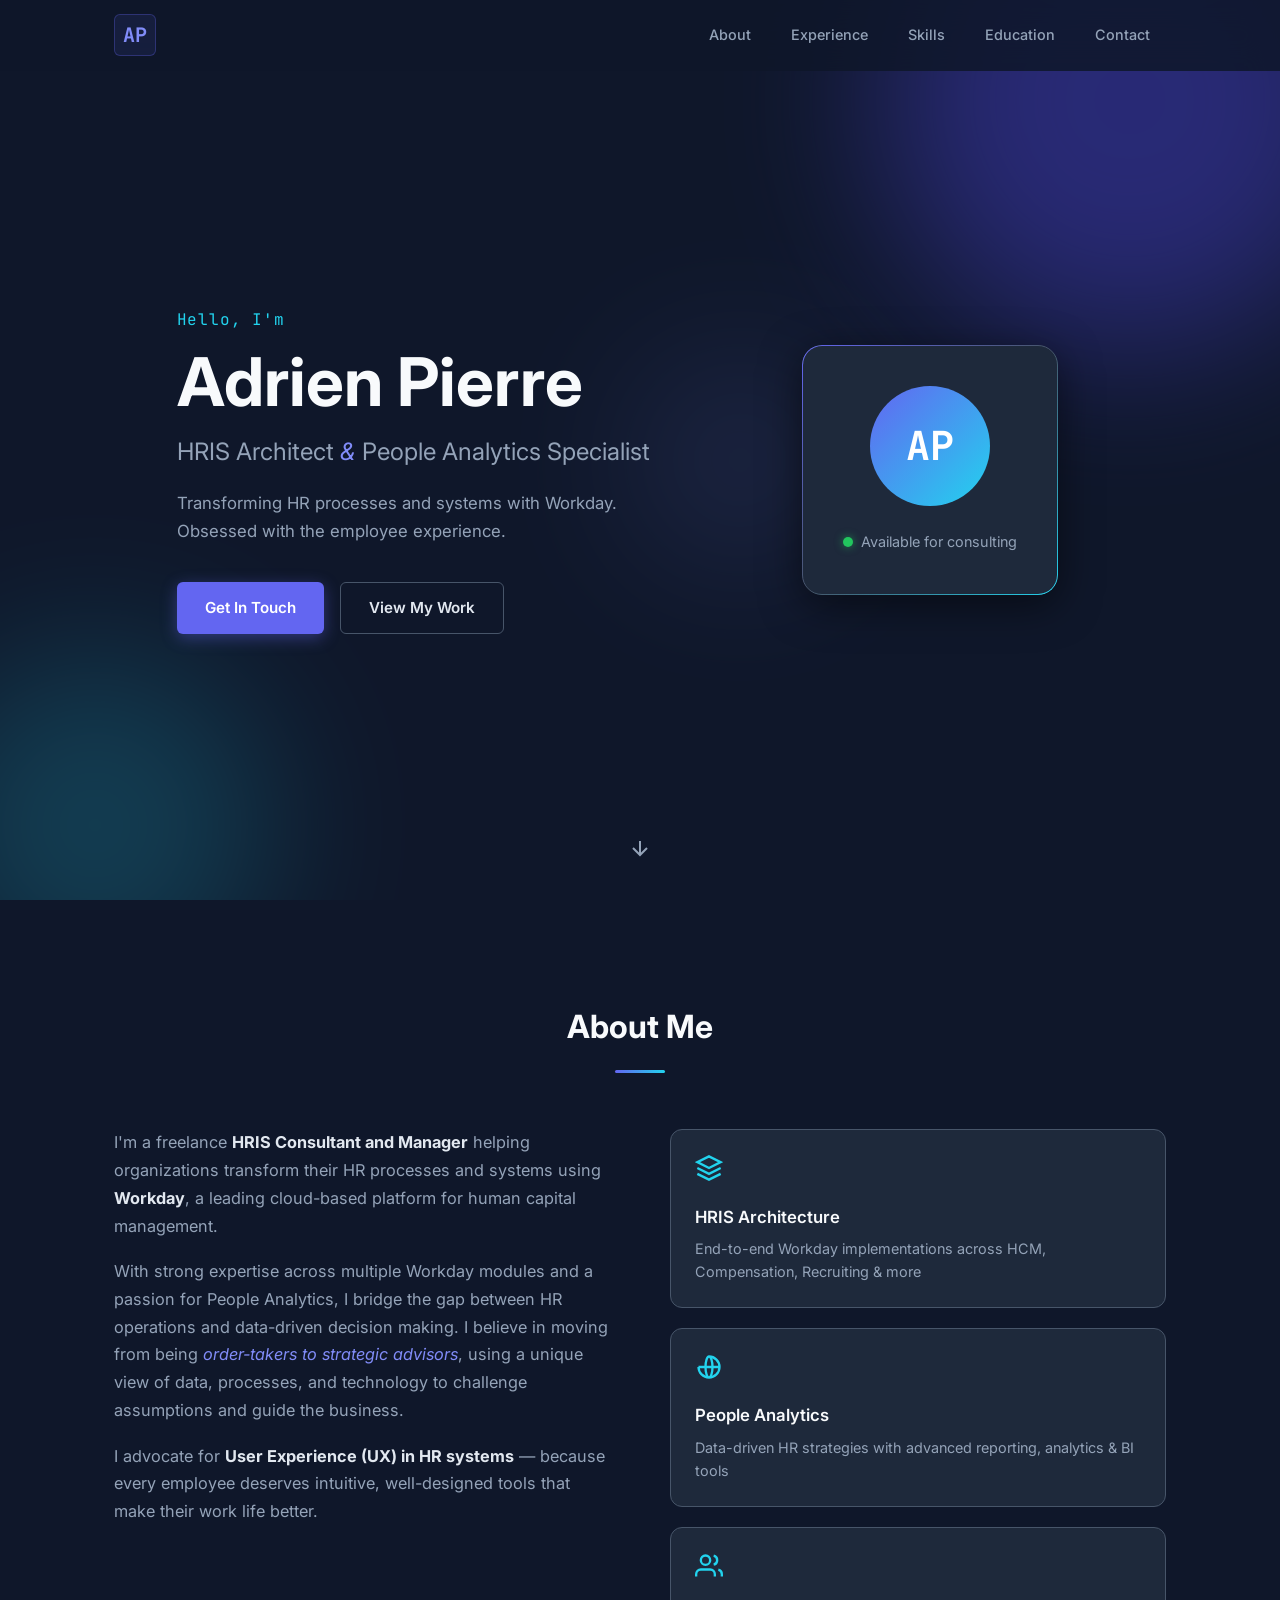
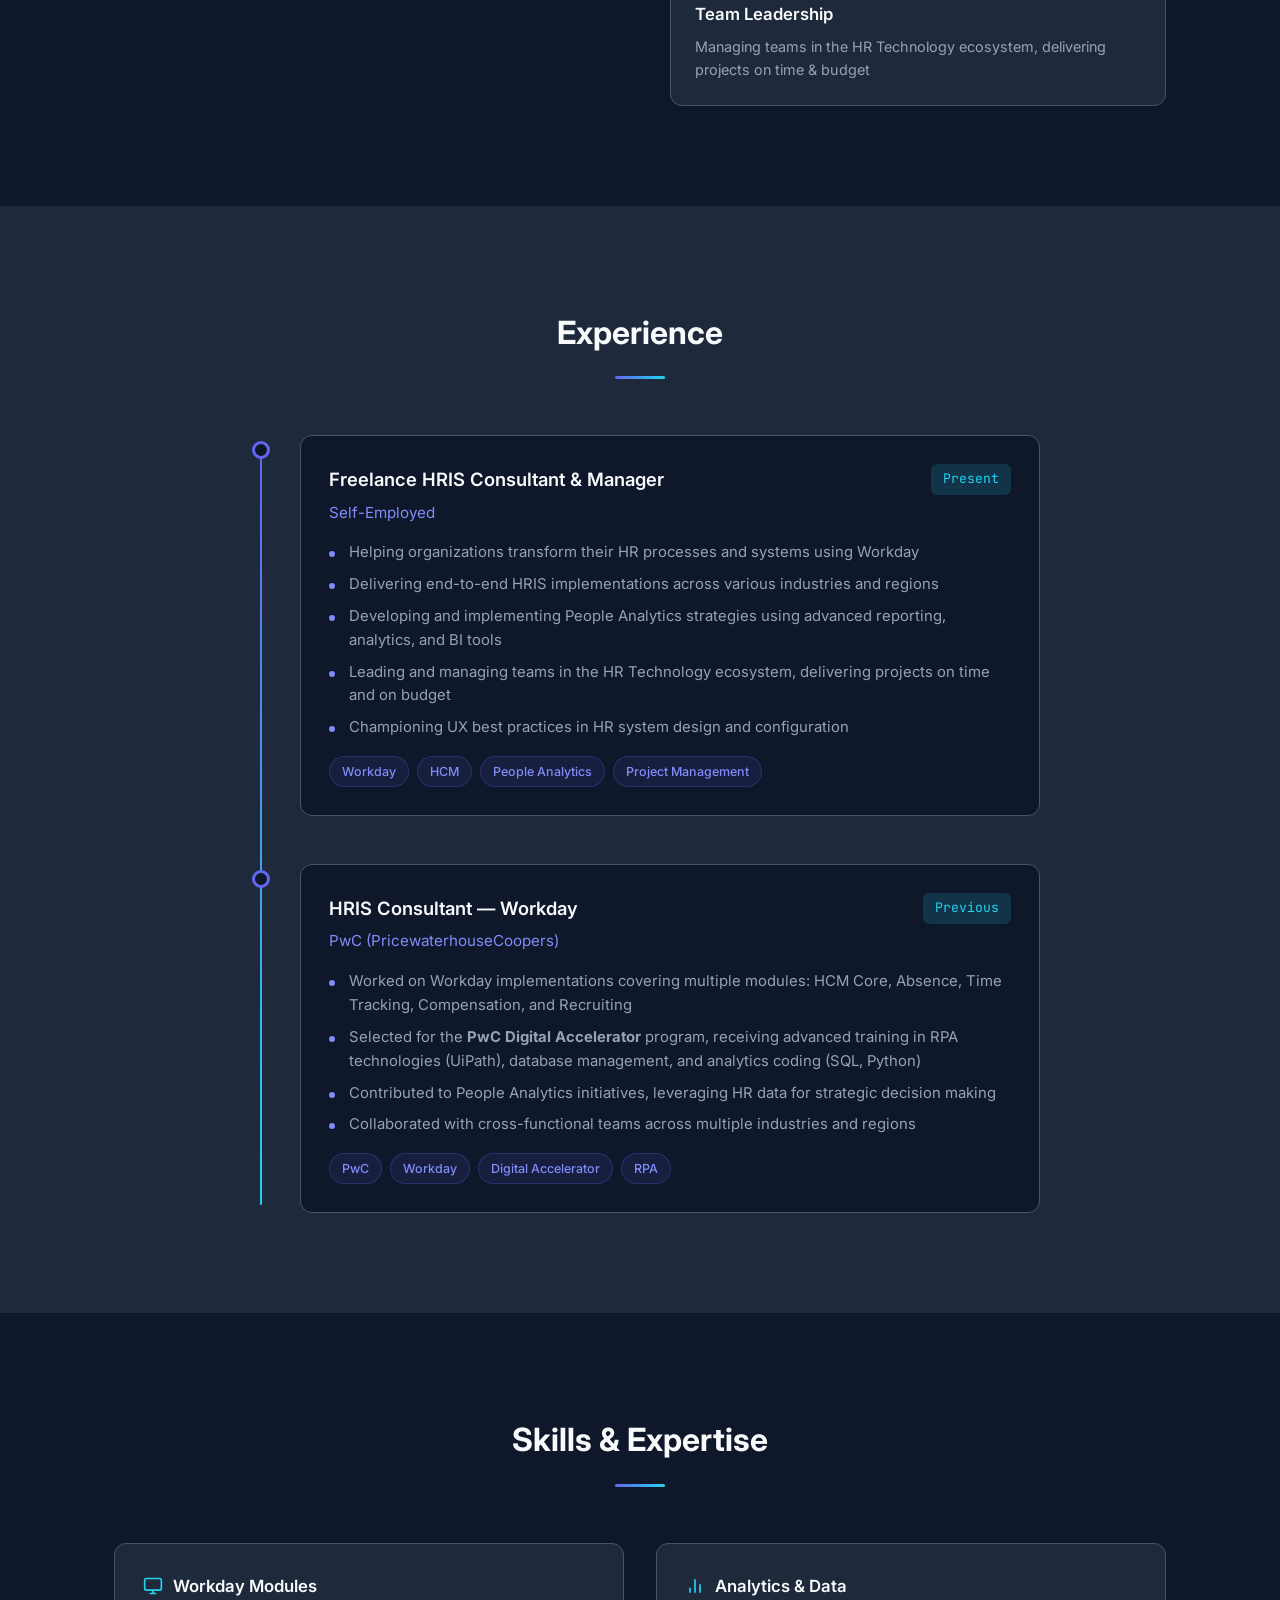
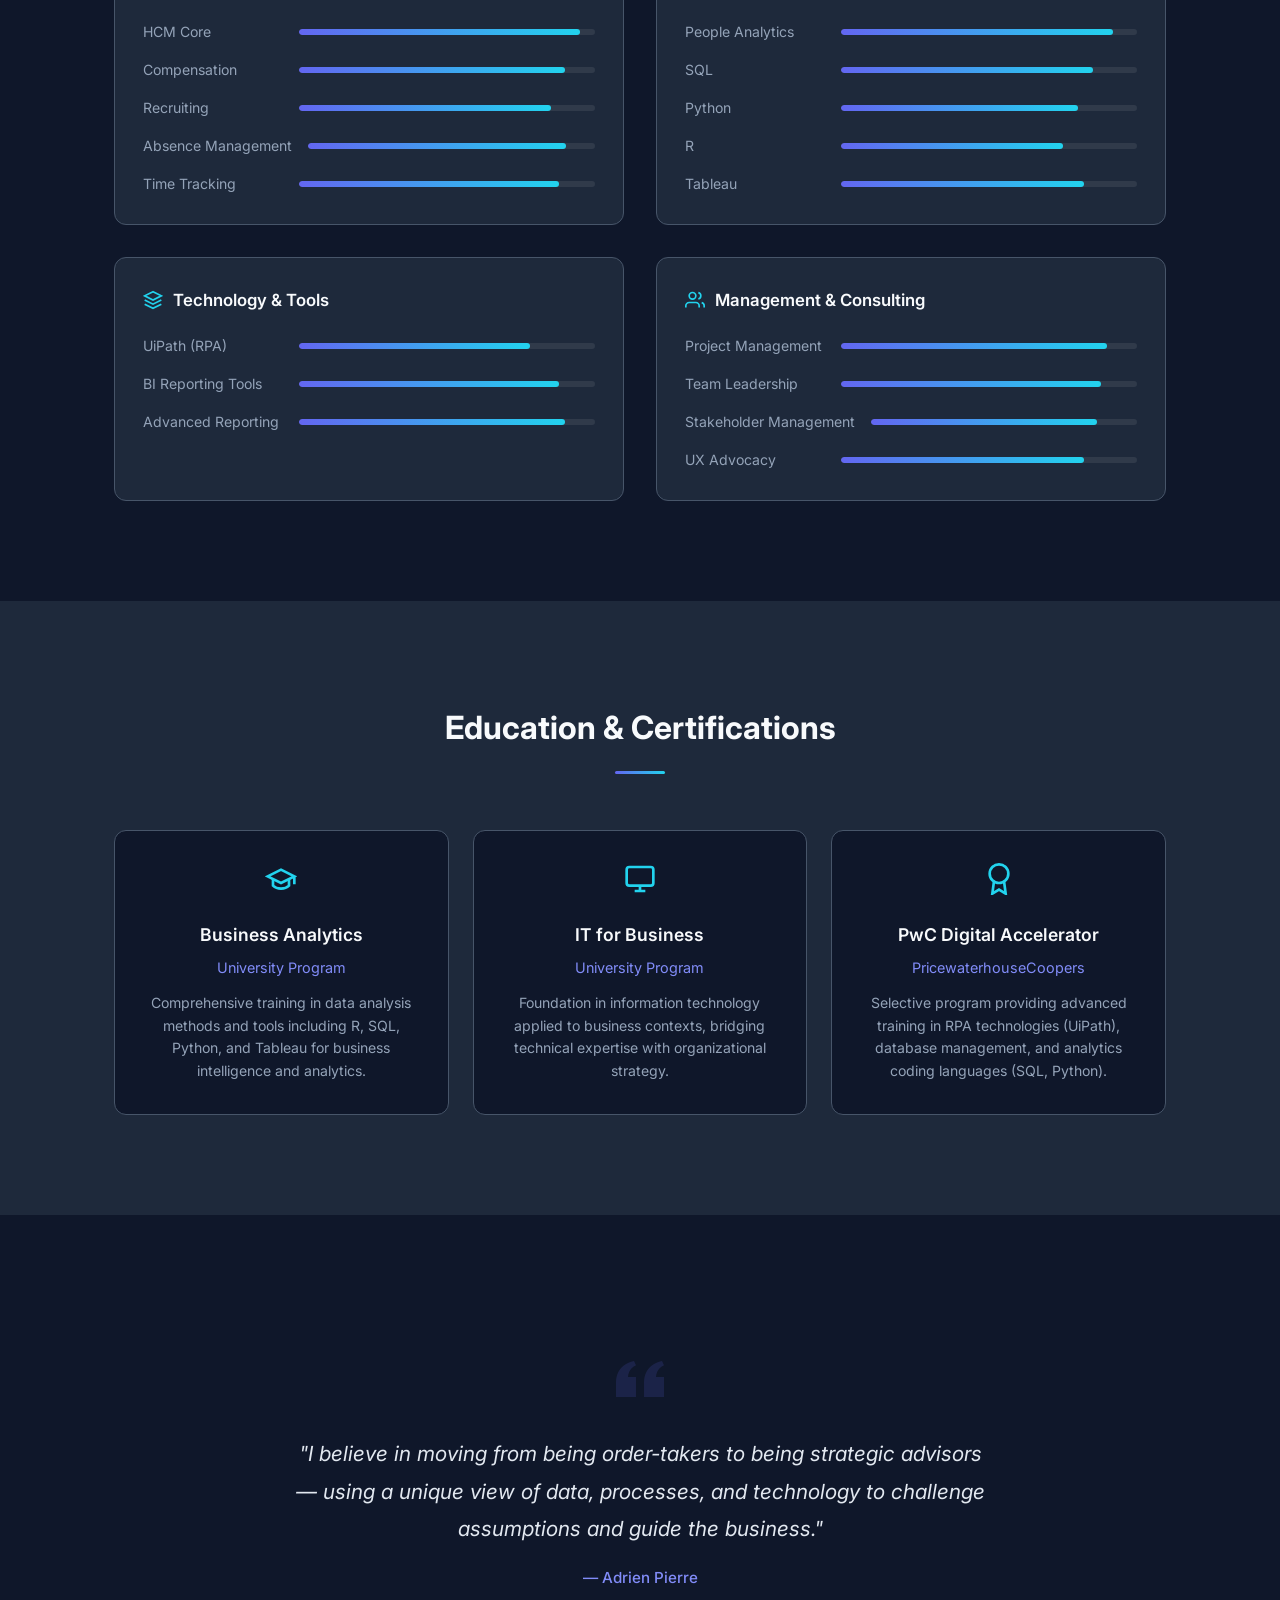
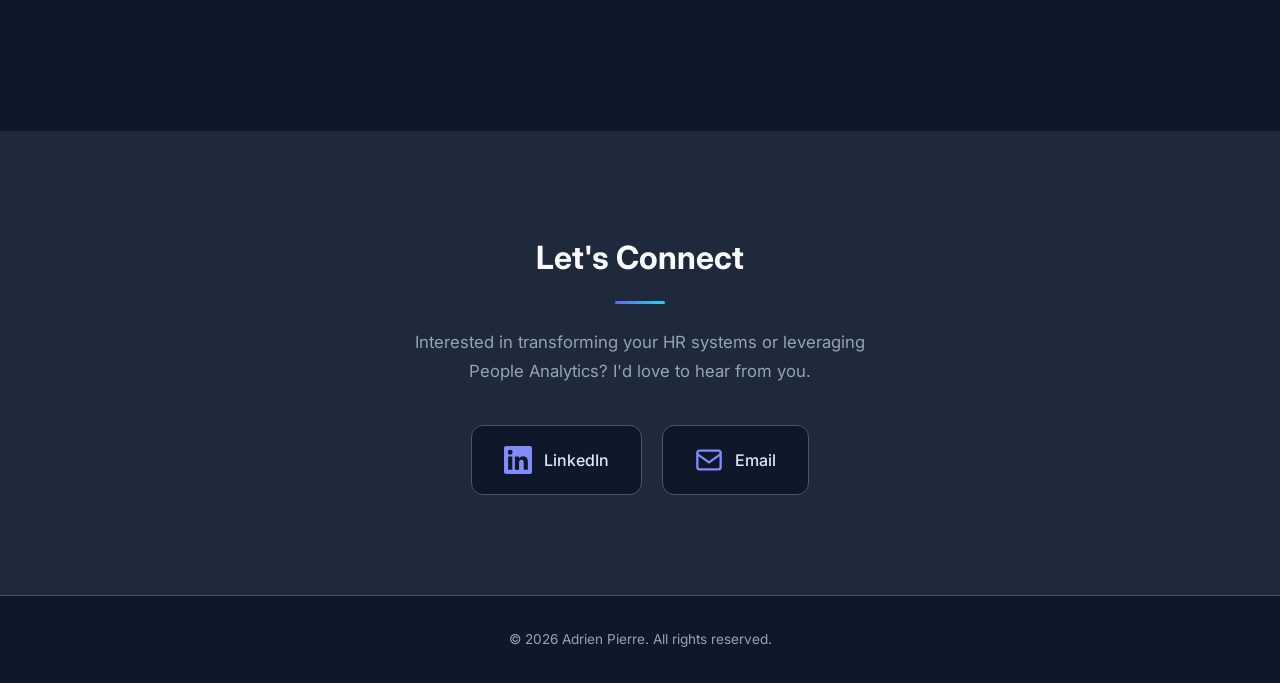
==== index.html @ 726884ac "Create online CV website for Adrien Pierre Single-page responsive website featuring: - Hero section " ====
<!DOCTYPE html>
<html lang="en">
<head>
    <meta charset="UTF-8">
    <meta name="viewport" content="width=device-width, initial-scale=1.0">
    <title>Adrien Pierre | HRIS Architect & People Analytics</title>
    <link rel="preconnect" href="https://fonts.googleapis.com">
    <link rel="preconnect" href="https://fonts.gstatic.com" crossorigin>
    <link href="https://fonts.googleapis.com/css2?family=Inter:wght@300;400;500;600;700&family=JetBrains+Mono:wght@400;500&display=swap" rel="stylesheet">
    <link rel="stylesheet" href="styles.css">
</head>
<body>

    <!-- Navigation -->
    <nav class="navbar" id="navbar">
        <div class="nav-container">
            <a href="#hero" class="nav-logo">AP</a>
            <ul class="nav-links">
                <li><a href="#about">About</a></li>
                <li><a href="#experience">Experience</a></li>
                <li><a href="#skills">Skills</a></li>
                <li><a href="#education">Education</a></li>
                <li><a href="#contact">Contact</a></li>
            </ul>
            <button class="nav-toggle" id="nav-toggle" aria-label="Toggle navigation">
                <span></span>
                <span></span>
                <span></span>
            </button>
        </div>
    </nav>

    <!-- Hero Section -->
    <section class="hero" id="hero">
        <div class="hero-bg-shapes">
            <div class="shape shape-1"></div>
            <div class="shape shape-2"></div>
            <div class="shape shape-3"></div>
        </div>
        <div class="container hero-content">
            <div class="hero-text">
                <p class="hero-greeting">Hello, I'm</p>
                <h1 class="hero-name">Adrien Pierre</h1>
                <h2 class="hero-title">HRIS Architect <span class="accent">&</span> People Analytics Specialist</h2>
                <p class="hero-subtitle">Transforming HR processes and systems with Workday. Obsessed with the employee experience.</p>
                <div class="hero-cta">
                    <a href="#contact" class="btn btn-primary">Get In Touch</a>
                    <a href="#experience" class="btn btn-outline">View My Work</a>
                </div>
            </div>
            <div class="hero-visual">
                <div class="hero-card">
                    <div class="hero-avatar">AP</div>
                    <div class="hero-card-info">
                        <span class="status-dot"></span>
                        <span>Available for consulting</span>
                    </div>
                </div>
            </div>
        </div>
        <a href="#about" class="scroll-indicator" aria-label="Scroll down">
            <svg width="24" height="24" viewBox="0 0 24 24" fill="none" stroke="currentColor" stroke-width="2">
                <path d="M12 5v14M5 12l7 7 7-7"/>
            </svg>
        </a>
    </section>

    <!-- About Section -->
    <section class="section" id="about">
        <div class="container">
            <h2 class="section-title">About Me</h2>
            <div class="about-grid">
                <div class="about-text">
                    <p>I'm a freelance <strong>HRIS Consultant and Manager</strong> helping organizations transform their HR processes and systems using <strong>Workday</strong>, a leading cloud-based platform for human capital management.</p>
                    <p>With strong expertise across multiple Workday modules and a passion for People Analytics, I bridge the gap between HR operations and data-driven decision making. I believe in moving from being <em>order-takers to strategic advisors</em>, using a unique view of data, processes, and technology to challenge assumptions and guide the business.</p>
                    <p>I advocate for <strong>User Experience (UX) in HR systems</strong> &mdash; because every employee deserves intuitive, well-designed tools that make their work life better.</p>
                </div>
                <div class="about-highlights">
                    <div class="highlight-card">
                        <div class="highlight-icon">
                            <svg width="28" height="28" viewBox="0 0 24 24" fill="none" stroke="currentColor" stroke-width="2"><path d="M12 2L2 7l10 5 10-5-10-5zM2 17l10 5 10-5M2 12l10 5 10-5"/></svg>
                        </div>
                        <h3>HRIS Architecture</h3>
                        <p>End-to-end Workday implementations across HCM, Compensation, Recruiting & more</p>
                    </div>
                    <div class="highlight-card">
                        <div class="highlight-icon">
                            <svg width="28" height="28" viewBox="0 0 24 24" fill="none" stroke="currentColor" stroke-width="2"><path d="M21 12a9 9 0 01-9 9m9-9a9 9 0 00-9-9m9 9H3m9 9a9 9 0 01-9-9m9 9c1.66 0 3-4.03 3-9s-1.34-9-3-9m0 18c-1.66 0-3-4.03-3-9s1.34-9 3-9"/></svg>
                        </div>
                        <h3>People Analytics</h3>
                        <p>Data-driven HR strategies with advanced reporting, analytics & BI tools</p>
                    </div>
                    <div class="highlight-card">
                        <div class="highlight-icon">
                            <svg width="28" height="28" viewBox="0 0 24 24" fill="none" stroke="currentColor" stroke-width="2"><path d="M17 21v-2a4 4 0 00-4-4H5a4 4 0 00-4 4v2"/><circle cx="9" cy="7" r="4"/><path d="M23 21v-2a4 4 0 00-3-3.87M16 3.13a4 4 0 010 7.75"/></svg>
                        </div>
                        <h3>Team Leadership</h3>
                        <p>Managing teams in the HR Technology ecosystem, delivering projects on time & budget</p>
                    </div>
                </div>
            </div>
        </div>
    </section>

    <!-- Experience Section -->
    <section class="section section-alt" id="experience">
        <div class="container">
            <h2 class="section-title">Experience</h2>
            <div class="timeline">
                <div class="timeline-item">
                    <div class="timeline-marker"></div>
                    <div class="timeline-content">
                        <div class="timeline-header">
                            <div>
                                <h3 class="timeline-role">Freelance HRIS Consultant & Manager</h3>
                                <p class="timeline-company">Self-Employed</p>
                            </div>
                            <span class="timeline-date">Present</span>
                        </div>
                        <ul class="timeline-details">
                            <li>Helping organizations transform their HR processes and systems using Workday</li>
                            <li>Delivering end-to-end HRIS implementations across various industries and regions</li>
                            <li>Developing and implementing People Analytics strategies using advanced reporting, analytics, and BI tools</li>
                            <li>Leading and managing teams in the HR Technology ecosystem, delivering projects on time and on budget</li>
                            <li>Championing UX best practices in HR system design and configuration</li>
                        </ul>
                        <div class="timeline-tags">
                            <span class="tag">Workday</span>
                            <span class="tag">HCM</span>
                            <span class="tag">People Analytics</span>
                            <span class="tag">Project Management</span>
                        </div>
                    </div>
                </div>

                <div class="timeline-item">
                    <div class="timeline-marker"></div>
                    <div class="timeline-content">
                        <div class="timeline-header">
                            <div>
                                <h3 class="timeline-role">HRIS Consultant &mdash; Workday</h3>
                                <p class="timeline-company">PwC (PricewaterhouseCoopers)</p>
                            </div>
                            <span class="timeline-date">Previous</span>
                        </div>
                        <ul class="timeline-details">
                            <li>Worked on Workday implementations covering multiple modules: HCM Core, Absence, Time Tracking, Compensation, and Recruiting</li>
                            <li>Selected for the <strong>PwC Digital Accelerator</strong> program, receiving advanced training in RPA technologies (UiPath), database management, and analytics coding (SQL, Python)</li>
                            <li>Contributed to People Analytics initiatives, leveraging HR data for strategic decision making</li>
                            <li>Collaborated with cross-functional teams across multiple industries and regions</li>
                        </ul>
                        <div class="timeline-tags">
                            <span class="tag">PwC</span>
                            <span class="tag">Workday</span>
                            <span class="tag">Digital Accelerator</span>
                            <span class="tag">RPA</span>
                        </div>
                    </div>
                </div>
            </div>
        </div>
    </section>

    <!-- Skills Section -->
    <section class="section" id="skills">
        <div class="container">
            <h2 class="section-title">Skills & Expertise</h2>
            <div class="skills-grid">
                <div class="skill-category">
                    <h3 class="skill-category-title">
                        <svg width="20" height="20" viewBox="0 0 24 24" fill="none" stroke="currentColor" stroke-width="2"><rect x="2" y="3" width="20" height="14" rx="2"/><path d="M8 21h8M12 17v4"/></svg>
                        Workday Modules
                    </h3>
                    <div class="skill-list">
                        <div class="skill-item"><span class="skill-name">HCM Core</span><div class="skill-bar"><div class="skill-fill" style="width: 95%"></div></div></div>
                        <div class="skill-item"><span class="skill-name">Compensation</span><div class="skill-bar"><div class="skill-fill" style="width: 90%"></div></div></div>
                        <div class="skill-item"><span class="skill-name">Recruiting</span><div class="skill-bar"><div class="skill-fill" style="width: 85%"></div></div></div>
                        <div class="skill-item"><span class="skill-name">Absence Management</span><div class="skill-bar"><div class="skill-fill" style="width: 90%"></div></div></div>
                        <div class="skill-item"><span class="skill-name">Time Tracking</span><div class="skill-bar"><div class="skill-fill" style="width: 88%"></div></div></div>
                    </div>
                </div>

                <div class="skill-category">
                    <h3 class="skill-category-title">
                        <svg width="20" height="20" viewBox="0 0 24 24" fill="none" stroke="currentColor" stroke-width="2"><path d="M18 20V10M12 20V4M6 20v-6"/></svg>
                        Analytics & Data
                    </h3>
                    <div class="skill-list">
                        <div class="skill-item"><span class="skill-name">People Analytics</span><div class="skill-bar"><div class="skill-fill" style="width: 92%"></div></div></div>
                        <div class="skill-item"><span class="skill-name">SQL</span><div class="skill-bar"><div class="skill-fill" style="width: 85%"></div></div></div>
                        <div class="skill-item"><span class="skill-name">Python</span><div class="skill-bar"><div class="skill-fill" style="width: 80%"></div></div></div>
                        <div class="skill-item"><span class="skill-name">R</span><div class="skill-bar"><div class="skill-fill" style="width: 75%"></div></div></div>
                        <div class="skill-item"><span class="skill-name">Tableau</span><div class="skill-bar"><div class="skill-fill" style="width: 82%"></div></div></div>
                    </div>
                </div>

                <div class="skill-category">
                    <h3 class="skill-category-title">
                        <svg width="20" height="20" viewBox="0 0 24 24" fill="none" stroke="currentColor" stroke-width="2"><path d="M12 2L2 7l10 5 10-5-10-5zM2 17l10 5 10-5M2 12l10 5 10-5"/></svg>
                        Technology & Tools
                    </h3>
                    <div class="skill-list">
                        <div class="skill-item"><span class="skill-name">UiPath (RPA)</span><div class="skill-bar"><div class="skill-fill" style="width: 78%"></div></div></div>
                        <div class="skill-item"><span class="skill-name">BI Reporting Tools</span><div class="skill-bar"><div class="skill-fill" style="width: 88%"></div></div></div>
                        <div class="skill-item"><span class="skill-name">Advanced Reporting</span><div class="skill-bar"><div class="skill-fill" style="width: 90%"></div></div></div>
                    </div>
                </div>

                <div class="skill-category">
                    <h3 class="skill-category-title">
                        <svg width="20" height="20" viewBox="0 0 24 24" fill="none" stroke="currentColor" stroke-width="2"><path d="M17 21v-2a4 4 0 00-4-4H5a4 4 0 00-4 4v2"/><circle cx="9" cy="7" r="4"/><path d="M23 21v-2a4 4 0 00-3-3.87M16 3.13a4 4 0 010 7.75"/></svg>
                        Management & Consulting
                    </h3>
                    <div class="skill-list">
                        <div class="skill-item"><span class="skill-name">Project Management</span><div class="skill-bar"><div class="skill-fill" style="width: 90%"></div></div></div>
                        <div class="skill-item"><span class="skill-name">Team Leadership</span><div class="skill-bar"><div class="skill-fill" style="width: 88%"></div></div></div>
                        <div class="skill-item"><span class="skill-name">Stakeholder Management</span><div class="skill-bar"><div class="skill-fill" style="width: 85%"></div></div></div>
                        <div class="skill-item"><span class="skill-name">UX Advocacy</span><div class="skill-bar"><div class="skill-fill" style="width: 82%"></div></div></div>
                    </div>
                </div>
            </div>
        </div>
    </section>

    <!-- Education Section -->
    <section class="section section-alt" id="education">
        <div class="container">
            <h2 class="section-title">Education & Certifications</h2>
            <div class="education-grid">
                <div class="education-card">
                    <div class="education-icon">
                        <svg width="32" height="32" viewBox="0 0 24 24" fill="none" stroke="currentColor" stroke-width="2"><path d="M22 10v6M2 10l10-5 10 5-10 5z"/><path d="M6 12v5c3 3 9 3 12 0v-5"/></svg>
                    </div>
                    <h3>Business Analytics</h3>
                    <p class="education-school">University Program</p>
                    <p class="education-detail">Comprehensive training in data analysis methods and tools including R, SQL, Python, and Tableau for business intelligence and analytics.</p>
                </div>
                <div class="education-card">
                    <div class="education-icon">
                        <svg width="32" height="32" viewBox="0 0 24 24" fill="none" stroke="currentColor" stroke-width="2"><rect x="2" y="3" width="20" height="14" rx="2"/><path d="M8 21h8M12 17v4"/></svg>
                    </div>
                    <h3>IT for Business</h3>
                    <p class="education-school">University Program</p>
                    <p class="education-detail">Foundation in information technology applied to business contexts, bridging technical expertise with organizational strategy.</p>
                </div>
                <div class="education-card">
                    <div class="education-icon">
                        <svg width="32" height="32" viewBox="0 0 24 24" fill="none" stroke="currentColor" stroke-width="2"><circle cx="12" cy="8" r="7"/><polyline points="8.21 13.89 7 23 12 20 17 23 15.79 13.88"/></svg>
                    </div>
                    <h3>PwC Digital Accelerator</h3>
                    <p class="education-school">PricewaterhouseCoopers</p>
                    <p class="education-detail">Selective program providing advanced training in RPA technologies (UiPath), database management, and analytics coding languages (SQL, Python).</p>
                </div>
            </div>
        </div>
    </section>

    <!-- Philosophy Section -->
    <section class="section" id="philosophy">
        <div class="container">
            <div class="quote-block">
                <svg class="quote-icon" width="48" height="48" viewBox="0 0 24 24" fill="currentColor" opacity="0.15"><path d="M14.017 21v-7.391c0-5.704 3.731-9.57 8.983-10.609l.995 2.151c-2.432.917-3.995 3.638-3.995 5.849h4v10h-9.983zm-14.017 0v-7.391c0-5.704 3.748-9.57 9-10.609l.996 2.151c-2.433.917-3.996 3.638-3.996 5.849h3.983v10h-9.983z"/></svg>
                <blockquote>
                    "I believe in moving from being order-takers to being strategic advisors &mdash; using a unique view of data, processes, and technology to challenge assumptions and guide the business."
                </blockquote>
                <cite>&mdash; Adrien Pierre</cite>
            </div>
        </div>
    </section>

    <!-- Contact Section -->
    <section class="section section-alt" id="contact">
        <div class="container">
            <h2 class="section-title">Let's Connect</h2>
            <p class="contact-intro">Interested in transforming your HR systems or leveraging People Analytics? I'd love to hear from you.</p>
            <div class="contact-grid">
                <a href="https://www.linkedin.com/in/adripier/" target="_blank" rel="noopener noreferrer" class="contact-card">
                    <svg width="28" height="28" viewBox="0 0 24 24" fill="currentColor"><path d="M20.447 20.452h-3.554v-5.569c0-1.328-.027-3.037-1.852-3.037-1.853 0-2.136 1.445-2.136 2.939v5.667H9.351V9h3.414v1.561h.046c.477-.9 1.637-1.85 3.37-1.85 3.601 0 4.267 2.37 4.267 5.455v6.286zM5.337 7.433a2.062 2.062 0 01-2.063-2.065 2.064 2.064 0 112.063 2.065zm1.782 13.019H3.555V9h3.564v11.452zM22.225 0H1.771C.792 0 0 .774 0 1.729v20.542C0 23.227.792 24 1.771 24h20.451C23.2 24 24 23.227 24 22.271V1.729C24 .774 23.2 0 22.222 0h.003z"/></svg>
                    <span>LinkedIn</span>
                </a>
                <a href="mailto:your.email@example.com" class="contact-card">
                    <svg width="28" height="28" viewBox="0 0 24 24" fill="none" stroke="currentColor" stroke-width="2"><rect x="2" y="4" width="20" height="16" rx="2"/><path d="M22 7l-10 7L2 7"/></svg>
                    <span>Email</span>
                </a>
            </div>
        </div>
    </section>

    <!-- Footer -->
    <footer class="footer">
        <div class="container">
            <p>&copy; 2026 Adrien Pierre. All rights reserved.</p>
        </div>
    </footer>

    <script src="script.js"></script>
</body>
</html>
---- styles.css ----
/* ========================================
   CSS Variables & Reset
   ======================================== */
:root {
    --color-bg: #0f172a;
    --color-bg-alt: #1e293b;
    --color-surface: #334155;
    --color-border: #475569;
    --color-text: #e2e8f0;
    --color-text-muted: #94a3b8;
    --color-text-heading: #f8fafc;
    --color-primary: #6366f1;
    --color-primary-light: #818cf8;
    --color-primary-dark: #4f46e5;
    --color-accent: #22d3ee;
    --color-accent-glow: rgba(34, 211, 238, 0.15);
    --font-sans: 'Inter', -apple-system, BlinkMacSystemFont, 'Segoe UI', sans-serif;
    --font-mono: 'JetBrains Mono', 'Fira Code', monospace;
    --radius-sm: 6px;
    --radius-md: 12px;
    --radius-lg: 20px;
    --shadow-sm: 0 1px 3px rgba(0,0,0,0.3);
    --shadow-md: 0 4px 20px rgba(0,0,0,0.4);
    --shadow-lg: 0 10px 40px rgba(0,0,0,0.5);
    --transition: 0.3s cubic-bezier(0.4, 0, 0.2, 1);
}

*, *::before, *::after {
    margin: 0;
    padding: 0;
    box-sizing: border-box;
}

html {
    scroll-behavior: smooth;
    scroll-padding-top: 80px;
}

body {
    font-family: var(--font-sans);
    background: var(--color-bg);
    color: var(--color-text);
    line-height: 1.7;
    -webkit-font-smoothing: antialiased;
    -moz-osx-font-smoothing: grayscale;
}

::selection {
    background: var(--color-primary);
    color: white;
}

img { max-width: 100%; display: block; }
a { text-decoration: none; color: inherit; }
ul { list-style: none; }

.container {
    max-width: 1100px;
    margin: 0 auto;
    padding: 0 24px;
}

/* ========================================
   Navigation
   ======================================== */
.navbar {
    position: fixed;
    top: 0;
    left: 0;
    right: 0;
    z-index: 1000;
    background: rgba(15, 23, 42, 0.85);
    backdrop-filter: blur(16px);
    -webkit-backdrop-filter: blur(16px);
    border-bottom: 1px solid transparent;
    transition: var(--transition);
}

.navbar.scrolled {
    border-bottom-color: var(--color-border);
    box-shadow: var(--shadow-sm);
}

.nav-container {
    max-width: 1100px;
    margin: 0 auto;
    padding: 0 24px;
    display: flex;
    align-items: center;
    justify-content: space-between;
    height: 70px;
}

.nav-logo {
    font-family: var(--font-mono);
    font-size: 1.25rem;
    font-weight: 700;
    color: var(--color-primary-light);
    background: rgba(99, 102, 241, 0.1);
    width: 42px;
    height: 42px;
    display: flex;
    align-items: center;
    justify-content: center;
    border-radius: var(--radius-sm);
    border: 1px solid rgba(99, 102, 241, 0.3);
    transition: var(--transition);
}

.nav-logo:hover {
    background: rgba(99, 102, 241, 0.2);
    border-color: var(--color-primary-light);
}

.nav-links {
    display: flex;
    gap: 8px;
}

.nav-links a {
    font-size: 0.9rem;
    font-weight: 500;
    color: var(--color-text-muted);
    padding: 8px 16px;
    border-radius: var(--radius-sm);
    transition: var(--transition);
}

.nav-links a:hover {
    color: var(--color-text);
    background: rgba(255, 255, 255, 0.05);
}

.nav-toggle {
    display: none;
    flex-direction: column;
    gap: 5px;
    background: none;
    border: none;
    cursor: pointer;
    padding: 8px;
}

.nav-toggle span {
    display: block;
    width: 24px;
    height: 2px;
    background: var(--color-text);
    border-radius: 2px;
    transition: var(--transition);
}

/* ========================================
   Hero Section
   ======================================== */
.hero {
    min-height: 100vh;
    display: flex;
    align-items: center;
    justify-content: center;
    position: relative;
    overflow: hidden;
    padding: 100px 0 60px;
}

.hero-bg-shapes {
    position: absolute;
    inset: 0;
    overflow: hidden;
    pointer-events: none;
}

.shape {
    position: absolute;
    border-radius: 50%;
    filter: blur(80px);
    opacity: 0.4;
}

.shape-1 {
    width: 500px;
    height: 500px;
    background: var(--color-primary-dark);
    top: -150px;
    right: -100px;
    animation: float 8s ease-in-out infinite;
}

.shape-2 {
    width: 350px;
    height: 350px;
    background: var(--color-accent);
    bottom: -100px;
    left: -80px;
    opacity: 0.2;
    animation: float 10s ease-in-out infinite reverse;
}

.shape-3 {
    width: 200px;
    height: 200px;
    background: var(--color-primary-light);
    top: 40%;
    left: 50%;
    opacity: 0.15;
    animation: float 12s ease-in-out infinite;
}

@keyframes float {
    0%, 100% { transform: translateY(0) scale(1); }
    50% { transform: translateY(-30px) scale(1.05); }
}

.hero-content {
    display: grid;
    grid-template-columns: 1.2fr 0.8fr;
    gap: 60px;
    align-items: center;
    position: relative;
    z-index: 1;
}

.hero-greeting {
    font-family: var(--font-mono);
    font-size: 1rem;
    color: var(--color-accent);
    margin-bottom: 12px;
    letter-spacing: 0.05em;
}

.hero-name {
    font-size: clamp(2.8rem, 6vw, 4.2rem);
    font-weight: 700;
    color: var(--color-text-heading);
    line-height: 1.1;
    margin-bottom: 16px;
}

.hero-title {
    font-size: clamp(1.1rem, 2.5vw, 1.5rem);
    font-weight: 400;
    color: var(--color-text-muted);
    margin-bottom: 20px;
    line-height: 1.4;
}

.hero-title .accent {
    color: var(--color-primary-light);
    font-style: italic;
}

.hero-subtitle {
    font-size: 1.05rem;
    color: var(--color-text-muted);
    max-width: 520px;
    margin-bottom: 36px;
    line-height: 1.7;
}

.hero-cta {
    display: flex;
    gap: 16px;
    flex-wrap: wrap;
}

.btn {
    display: inline-flex;
    align-items: center;
    gap: 8px;
    padding: 12px 28px;
    font-size: 0.95rem;
    font-weight: 600;
    font-family: var(--font-sans);
    border-radius: var(--radius-sm);
    cursor: pointer;
    transition: var(--transition);
    border: none;
}

.btn-primary {
    background: var(--color-primary);
    color: white;
    box-shadow: 0 4px 16px rgba(99, 102, 241, 0.4);
}

.btn-primary:hover {
    background: var(--color-primary-dark);
    box-shadow: 0 6px 24px rgba(99, 102, 241, 0.5);
    transform: translateY(-2px);
}

.btn-outline {
    background: transparent;
    color: var(--color-text);
    border: 1px solid var(--color-border);
}

.btn-outline:hover {
    border-color: var(--color-primary-light);
    color: var(--color-primary-light);
    background: rgba(99, 102, 241, 0.05);
}

/* Hero Visual / Card */
.hero-visual {
    display: flex;
    justify-content: center;
}

.hero-card {
    background: var(--color-bg-alt);
    border: 1px solid var(--color-border);
    border-radius: var(--radius-lg);
    padding: 40px;
    text-align: center;
    box-shadow: var(--shadow-lg);
    position: relative;
}

.hero-card::before {
    content: '';
    position: absolute;
    inset: -1px;
    border-radius: var(--radius-lg);
    padding: 1px;
    background: linear-gradient(135deg, var(--color-primary), transparent 50%, var(--color-accent));
    -webkit-mask: linear-gradient(#fff 0 0) content-box, linear-gradient(#fff 0 0);
    -webkit-mask-composite: xor;
    mask-composite: exclude;
    pointer-events: none;
}

.hero-avatar {
    width: 120px;
    height: 120px;
    border-radius: 50%;
    background: linear-gradient(135deg, var(--color-primary), var(--color-accent));
    display: flex;
    align-items: center;
    justify-content: center;
    font-size: 2.5rem;
    font-weight: 700;
    color: white;
    margin: 0 auto 24px;
    font-family: var(--font-mono);
}

.hero-card-info {
    display: flex;
    align-items: center;
    justify-content: center;
    gap: 8px;
    font-size: 0.9rem;
    color: var(--color-text-muted);
}

.status-dot {
    width: 10px;
    height: 10px;
    border-radius: 50%;
    background: #22c55e;
    box-shadow: 0 0 8px rgba(34, 197, 94, 0.6);
    animation: pulse 2s infinite;
}

@keyframes pulse {
    0%, 100% { opacity: 1; }
    50% { opacity: 0.5; }
}

.scroll-indicator {
    position: absolute;
    bottom: 32px;
    left: 50%;
    transform: translateX(-50%);
    color: var(--color-text-muted);
    animation: bounce 2s ease-in-out infinite;
}

@keyframes bounce {
    0%, 100% { transform: translateX(-50%) translateY(0); }
    50% { transform: translateX(-50%) translateY(8px); }
}

/* ========================================
   Sections
   ======================================== */
.section {
    padding: 100px 0;
}

.section-alt {
    background: var(--color-bg-alt);
}

.section-title {
    font-size: 2rem;
    font-weight: 700;
    color: var(--color-text-heading);
    margin-bottom: 56px;
    text-align: center;
    position: relative;
}

.section-title::after {
    content: '';
    display: block;
    width: 50px;
    height: 3px;
    background: linear-gradient(90deg, var(--color-primary), var(--color-accent));
    border-radius: 2px;
    margin: 16px auto 0;
}

/* ========================================
   About Section
   ======================================== */
.about-grid {
    display: grid;
    grid-template-columns: 1fr 1fr;
    gap: 60px;
    align-items: start;
}

.about-text p {
    margin-bottom: 18px;
    color: var(--color-text-muted);
    font-size: 1.02rem;
}

.about-text strong {
    color: var(--color-text);
}

.about-text em {
    color: var(--color-primary-light);
    font-style: italic;
}

.about-highlights {
    display: flex;
    flex-direction: column;
    gap: 20px;
}

.highlight-card {
    background: var(--color-bg-alt);
    border: 1px solid var(--color-border);
    border-radius: var(--radius-md);
    padding: 24px;
    transition: var(--transition);
}

.highlight-card:hover {
    border-color: var(--color-primary);
    transform: translateY(-2px);
    box-shadow: var(--shadow-md);
}

.highlight-icon {
    color: var(--color-accent);
    margin-bottom: 12px;
}

.highlight-card h3 {
    font-size: 1.05rem;
    font-weight: 600;
    color: var(--color-text-heading);
    margin-bottom: 6px;
}

.highlight-card p {
    font-size: 0.9rem;
    color: var(--color-text-muted);
    line-height: 1.6;
}

/* ========================================
   Timeline / Experience
   ======================================== */
.timeline {
    position: relative;
    max-width: 800px;
    margin: 0 auto;
}

.timeline::before {
    content: '';
    position: absolute;
    left: 20px;
    top: 8px;
    bottom: 8px;
    width: 2px;
    background: linear-gradient(to bottom, var(--color-primary), var(--color-accent));
    border-radius: 2px;
}

.timeline-item {
    position: relative;
    padding-left: 60px;
    margin-bottom: 48px;
}

.timeline-item:last-child {
    margin-bottom: 0;
}

.timeline-marker {
    position: absolute;
    left: 12px;
    top: 6px;
    width: 18px;
    height: 18px;
    border-radius: 50%;
    background: var(--color-bg);
    border: 3px solid var(--color-primary);
    z-index: 1;
    transition: var(--transition);
}

.timeline-item:hover .timeline-marker {
    background: var(--color-primary);
    box-shadow: 0 0 12px rgba(99, 102, 241, 0.5);
}

.timeline-content {
    background: var(--color-bg);
    border: 1px solid var(--color-border);
    border-radius: var(--radius-md);
    padding: 28px;
    transition: var(--transition);
}

.timeline-item:hover .timeline-content {
    border-color: var(--color-primary);
    box-shadow: var(--shadow-md);
}

.timeline-header {
    display: flex;
    justify-content: space-between;
    align-items: flex-start;
    margin-bottom: 16px;
    flex-wrap: wrap;
    gap: 8px;
}

.timeline-role {
    font-size: 1.15rem;
    font-weight: 600;
    color: var(--color-text-heading);
}

.timeline-company {
    font-size: 0.95rem;
    color: var(--color-primary-light);
    margin-top: 4px;
}

.timeline-date {
    font-family: var(--font-mono);
    font-size: 0.82rem;
    color: var(--color-accent);
    background: var(--color-accent-glow);
    padding: 4px 12px;
    border-radius: var(--radius-sm);
    white-space: nowrap;
}

.timeline-details {
    list-style: none;
    margin-bottom: 16px;
}

.timeline-details li {
    position: relative;
    padding-left: 20px;
    margin-bottom: 8px;
    font-size: 0.93rem;
    color: var(--color-text-muted);
    line-height: 1.6;
}

.timeline-details li::before {
    content: '';
    position: absolute;
    left: 0;
    top: 10px;
    width: 6px;
    height: 6px;
    border-radius: 50%;
    background: var(--color-primary-light);
}

.timeline-tags {
    display: flex;
    flex-wrap: wrap;
    gap: 8px;
}

.tag {
    font-size: 0.78rem;
    font-weight: 500;
    color: var(--color-primary-light);
    background: rgba(99, 102, 241, 0.1);
    border: 1px solid rgba(99, 102, 241, 0.25);
    padding: 4px 12px;
    border-radius: 20px;
}

/* ========================================
   Skills Section
   ======================================== */
.skills-grid {
    display: grid;
    grid-template-columns: 1fr 1fr;
    gap: 32px;
}

.skill-category {
    background: var(--color-bg-alt);
    border: 1px solid var(--color-border);
    border-radius: var(--radius-md);
    padding: 28px;
    transition: var(--transition);
}

.skill-category:hover {
    border-color: var(--color-primary);
}

.skill-category-title {
    display: flex;
    align-items: center;
    gap: 10px;
    font-size: 1.05rem;
    font-weight: 600;
    color: var(--color-text-heading);
    margin-bottom: 20px;
}

.skill-category-title svg {
    color: var(--color-accent);
    flex-shrink: 0;
}

.skill-list {
    display: flex;
    flex-direction: column;
    gap: 14px;
}

.skill-item {
    display: flex;
    align-items: center;
    gap: 16px;
}

.skill-name {
    font-size: 0.88rem;
    color: var(--color-text-muted);
    min-width: 140px;
    flex-shrink: 0;
}

.skill-bar {
    flex: 1;
    height: 6px;
    background: rgba(255, 255, 255, 0.08);
    border-radius: 3px;
    overflow: hidden;
}

.skill-fill {
    height: 100%;
    background: linear-gradient(90deg, var(--color-primary), var(--color-accent));
    border-radius: 3px;
    transition: width 1.2s cubic-bezier(0.4, 0, 0.2, 1);
    width: 0;
}

.skill-fill.animated {
    /* width set via inline style */
}

/* ========================================
   Education Section
   ======================================== */
.education-grid {
    display: grid;
    grid-template-columns: repeat(3, 1fr);
    gap: 24px;
}

.education-card {
    background: var(--color-bg);
    border: 1px solid var(--color-border);
    border-radius: var(--radius-md);
    padding: 32px 24px;
    text-align: center;
    transition: var(--transition);
}

.education-card:hover {
    border-color: var(--color-primary);
    transform: translateY(-4px);
    box-shadow: var(--shadow-md);
}

.education-icon {
    color: var(--color-accent);
    margin-bottom: 16px;
}

.education-card h3 {
    font-size: 1.1rem;
    font-weight: 600;
    color: var(--color-text-heading);
    margin-bottom: 6px;
}

.education-school {
    font-size: 0.9rem;
    color: var(--color-primary-light);
    margin-bottom: 12px;
}

.education-detail {
    font-size: 0.88rem;
    color: var(--color-text-muted);
    line-height: 1.6;
}

/* ========================================
   Quote / Philosophy
   ======================================== */
.quote-block {
    max-width: 700px;
    margin: 0 auto;
    text-align: center;
    position: relative;
    padding: 40px 0;
}

.quote-icon {
    color: var(--color-primary);
}

blockquote {
    font-size: 1.3rem;
    font-weight: 400;
    color: var(--color-text);
    line-height: 1.8;
    font-style: italic;
    margin: 24px 0 16px;
}

cite {
    font-size: 0.95rem;
    color: var(--color-primary-light);
    font-style: normal;
    font-weight: 500;
}

/* ========================================
   Contact Section
   ======================================== */
.contact-intro {
    text-align: center;
    font-size: 1.05rem;
    color: var(--color-text-muted);
    max-width: 500px;
    margin: -32px auto 40px;
}

.contact-grid {
    display: flex;
    justify-content: center;
    gap: 20px;
    flex-wrap: wrap;
}

.contact-card {
    display: flex;
    align-items: center;
    gap: 12px;
    background: var(--color-bg);
    border: 1px solid var(--color-border);
    border-radius: var(--radius-md);
    padding: 20px 32px;
    font-weight: 500;
    color: var(--color-text);
    transition: var(--transition);
}

.contact-card:hover {
    border-color: var(--color-primary);
    background: rgba(99, 102, 241, 0.05);
    transform: translateY(-2px);
    box-shadow: var(--shadow-md);
}

.contact-card svg {
    color: var(--color-primary-light);
    flex-shrink: 0;
}

/* ========================================
   Footer
   ======================================== */
.footer {
    padding: 32px 0;
    text-align: center;
    border-top: 1px solid var(--color-border);
}

.footer p {
    font-size: 0.85rem;
    color: var(--color-text-muted);
}

/* ========================================
   Animations (on scroll)
   ======================================== */
.fade-in {
    opacity: 0;
    transform: translateY(24px);
    transition: opacity 0.6s ease, transform 0.6s ease;
}

.fade-in.visible {
    opacity: 1;
    transform: translateY(0);
}

/* ========================================
   Responsive Design
   ======================================== */
@media (max-width: 900px) {
    .hero-content {
        grid-template-columns: 1fr;
        text-align: center;
        gap: 40px;
    }

    .hero-subtitle {
        margin-left: auto;
        margin-right: auto;
    }

    .hero-cta {
        justify-content: center;
    }

    .about-grid {
        grid-template-columns: 1fr;
        gap: 40px;
    }

    .skills-grid {
        grid-template-columns: 1fr;
    }

    .education-grid {
        grid-template-columns: 1fr;
        max-width: 400px;
        margin: 0 auto;
    }
}

@media (max-width: 640px) {
    .nav-links {
        display: none;
        position: absolute;
        top: 70px;
        left: 0;
        right: 0;
        background: rgba(15, 23, 42, 0.98);
        backdrop-filter: blur(16px);
        flex-direction: column;
        padding: 16px;
        border-bottom: 1px solid var(--color-border);
    }

    .nav-links.active {
        display: flex;
    }

    .nav-toggle {
        display: flex;
    }

    .nav-toggle.active span:nth-child(1) {
        transform: rotate(45deg) translate(5px, 5px);
    }

    .nav-toggle.active span:nth-child(2) {
        opacity: 0;
    }

    .nav-toggle.active span:nth-child(3) {
        transform: rotate(-45deg) translate(5px, -5px);
    }

    .section {
        padding: 60px 0;
    }

    .section-title {
        font-size: 1.6rem;
        margin-bottom: 40px;
    }

    .timeline::before {
        left: 14px;
    }

    .timeline-item {
        padding-left: 48px;
    }

    .timeline-marker {
        left: 6px;
        width: 16px;
        height: 16px;
    }

    .timeline-header {
        flex-direction: column;
    }

    blockquote {
        font-size: 1.1rem;
    }

    .hero-card {
        padding: 28px;
    }

    .hero-avatar {
        width: 90px;
        height: 90px;
        font-size: 2rem;
    }

    .skill-item {
        flex-direction: column;
        align-items: flex-start;
        gap: 6px;
    }

    .skill-name {
        min-width: auto;
    }

    .skill-bar {
        width: 100%;
    }
}
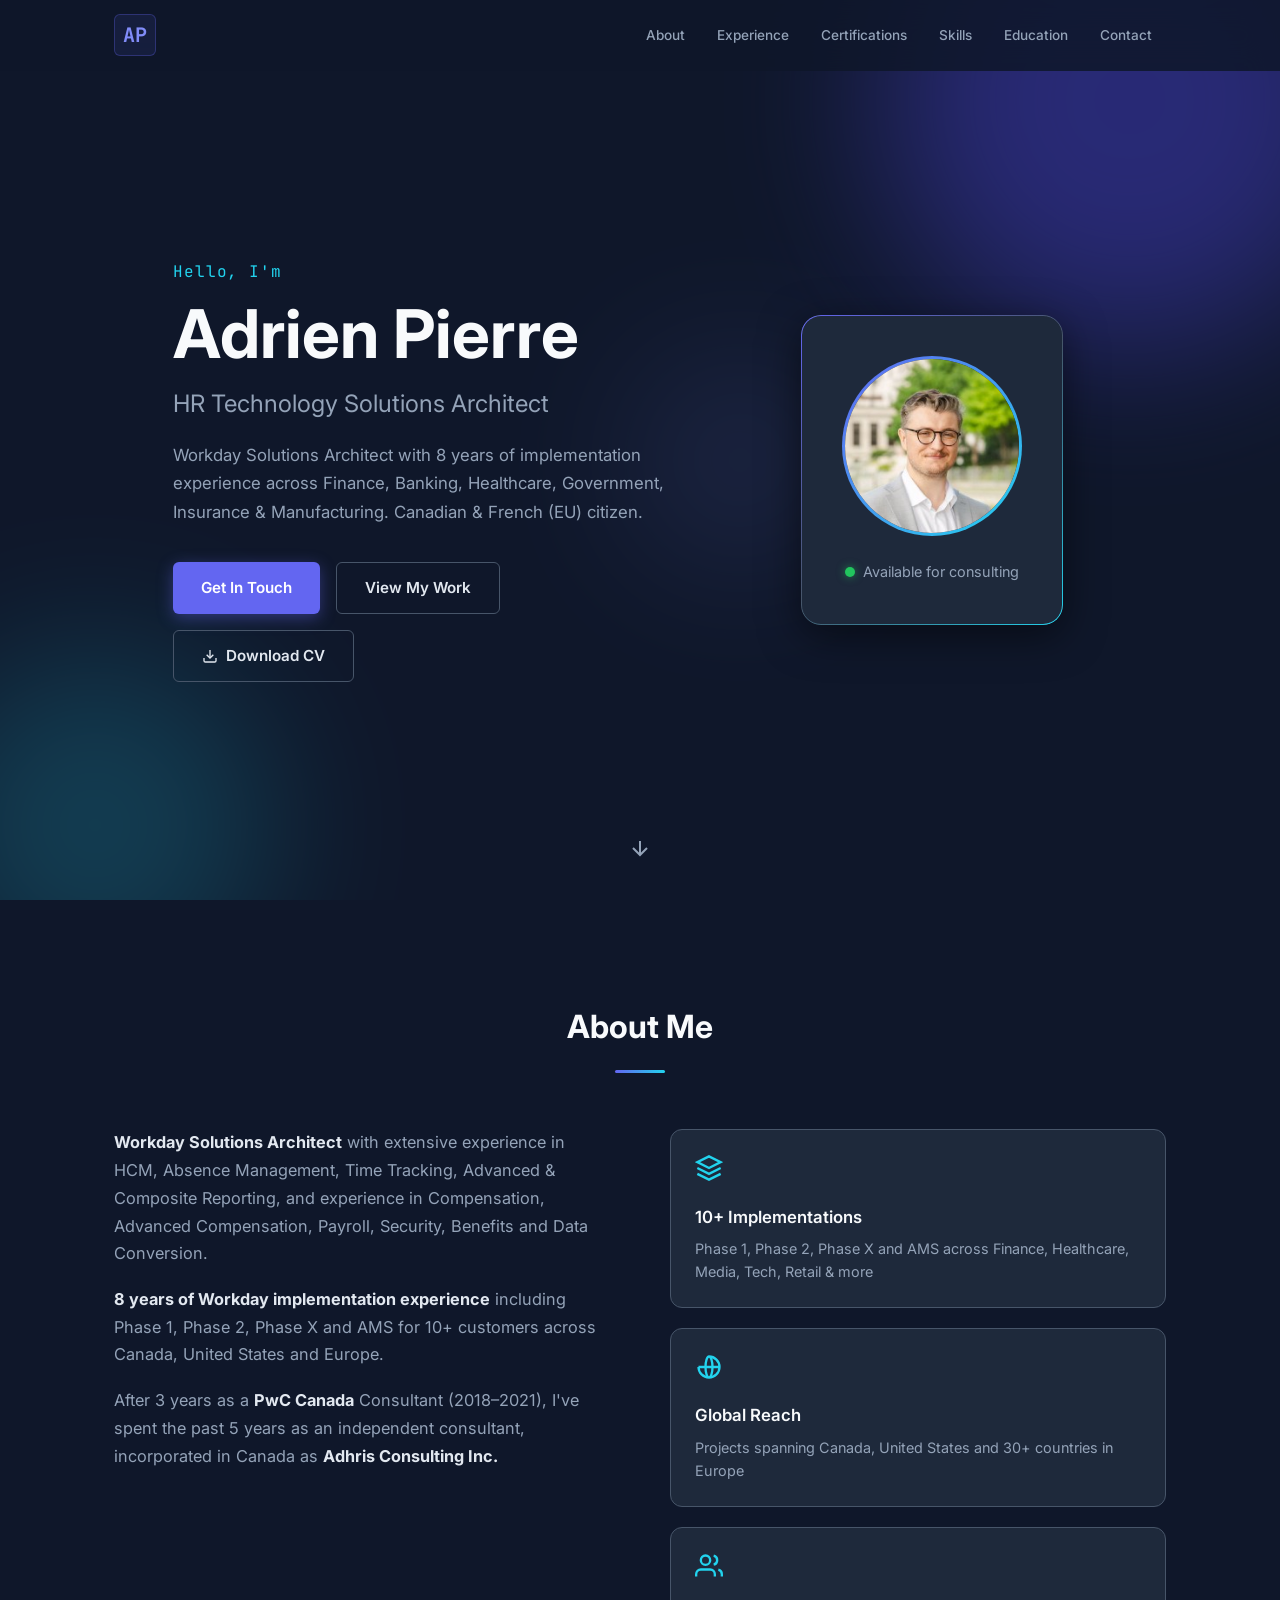
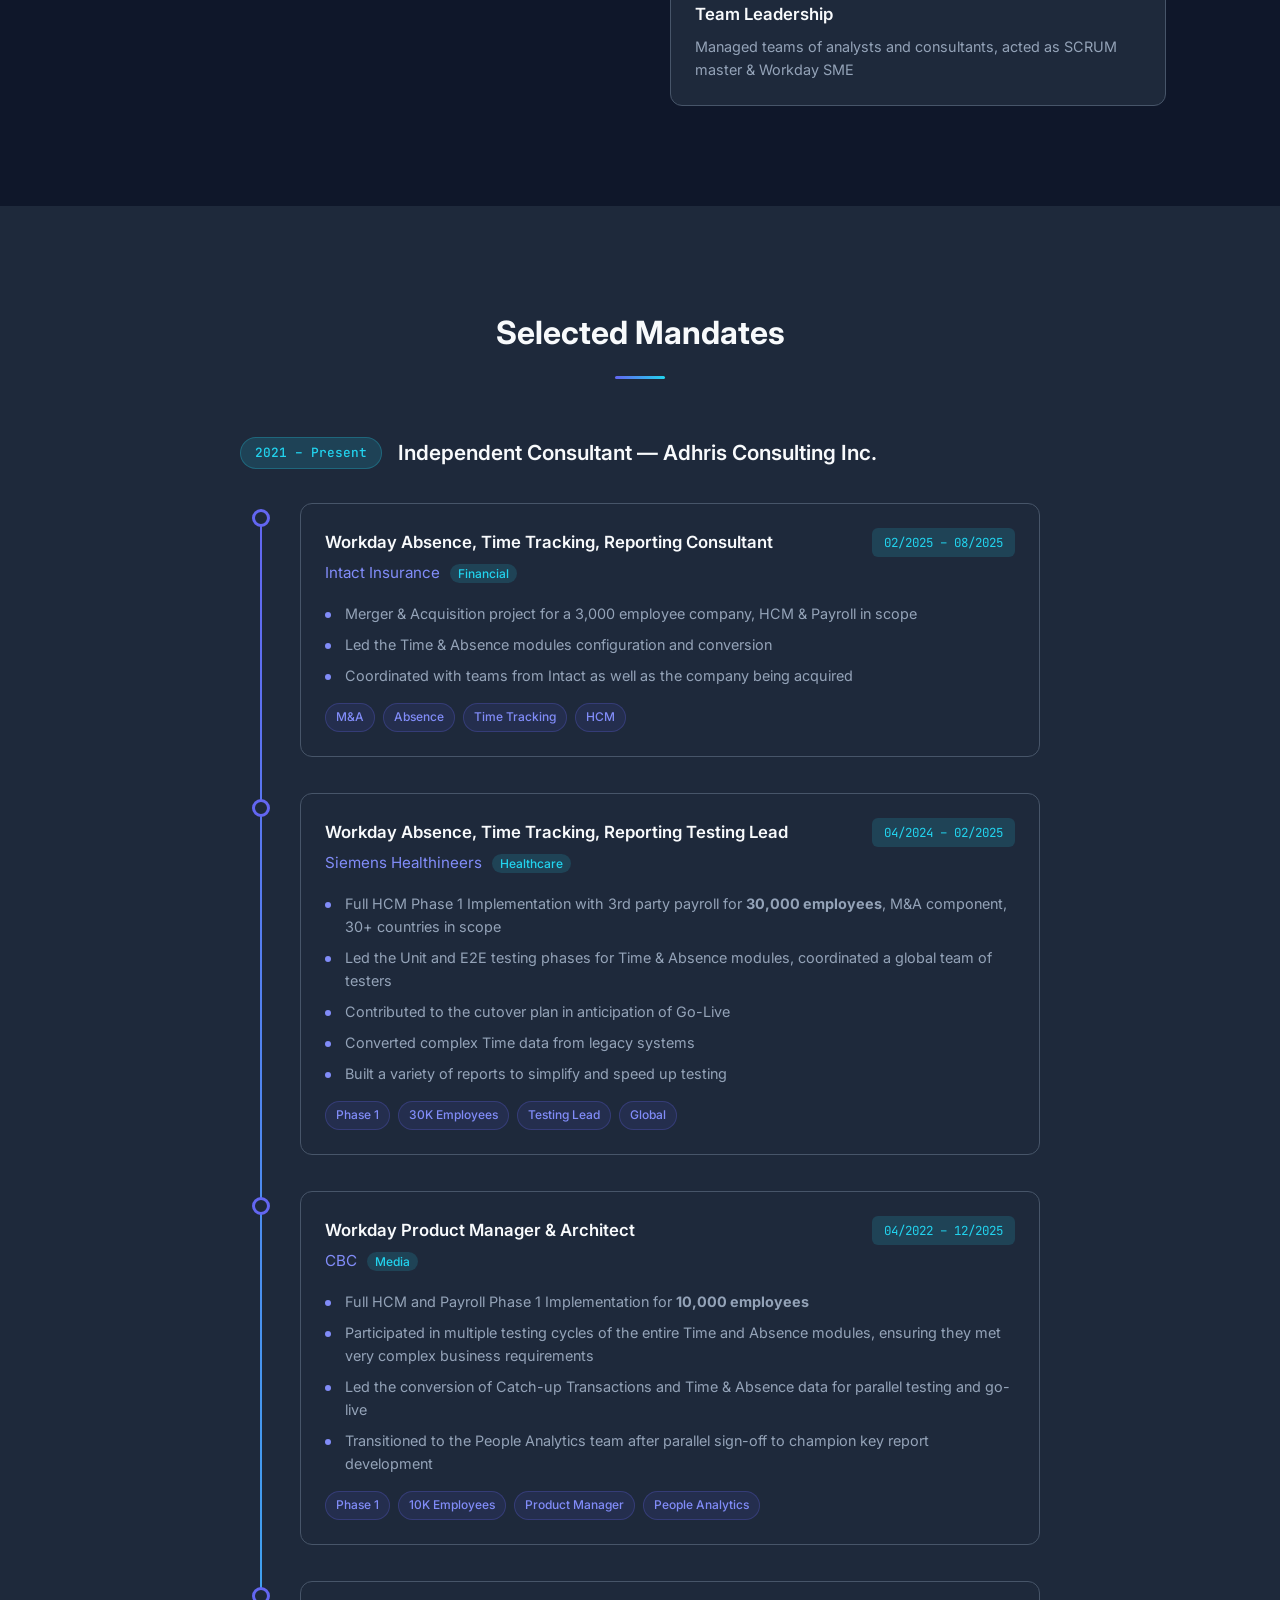
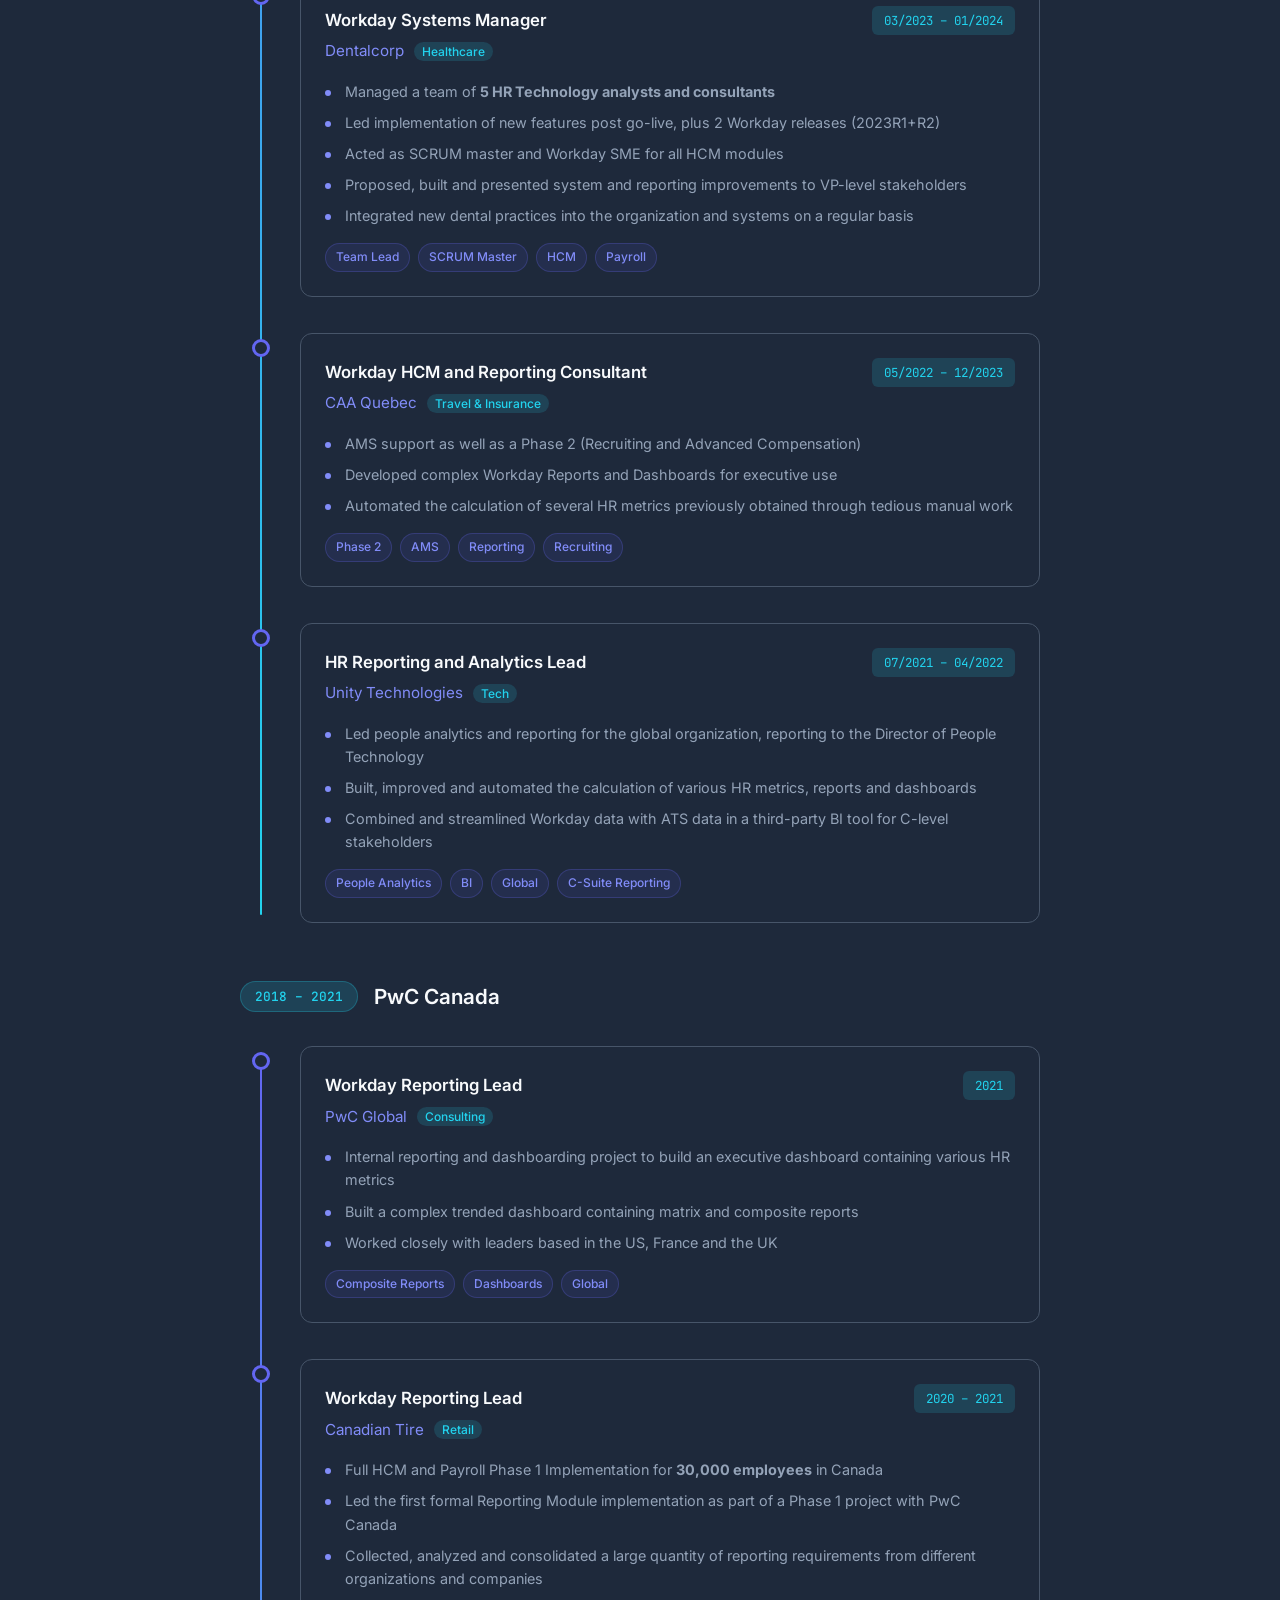
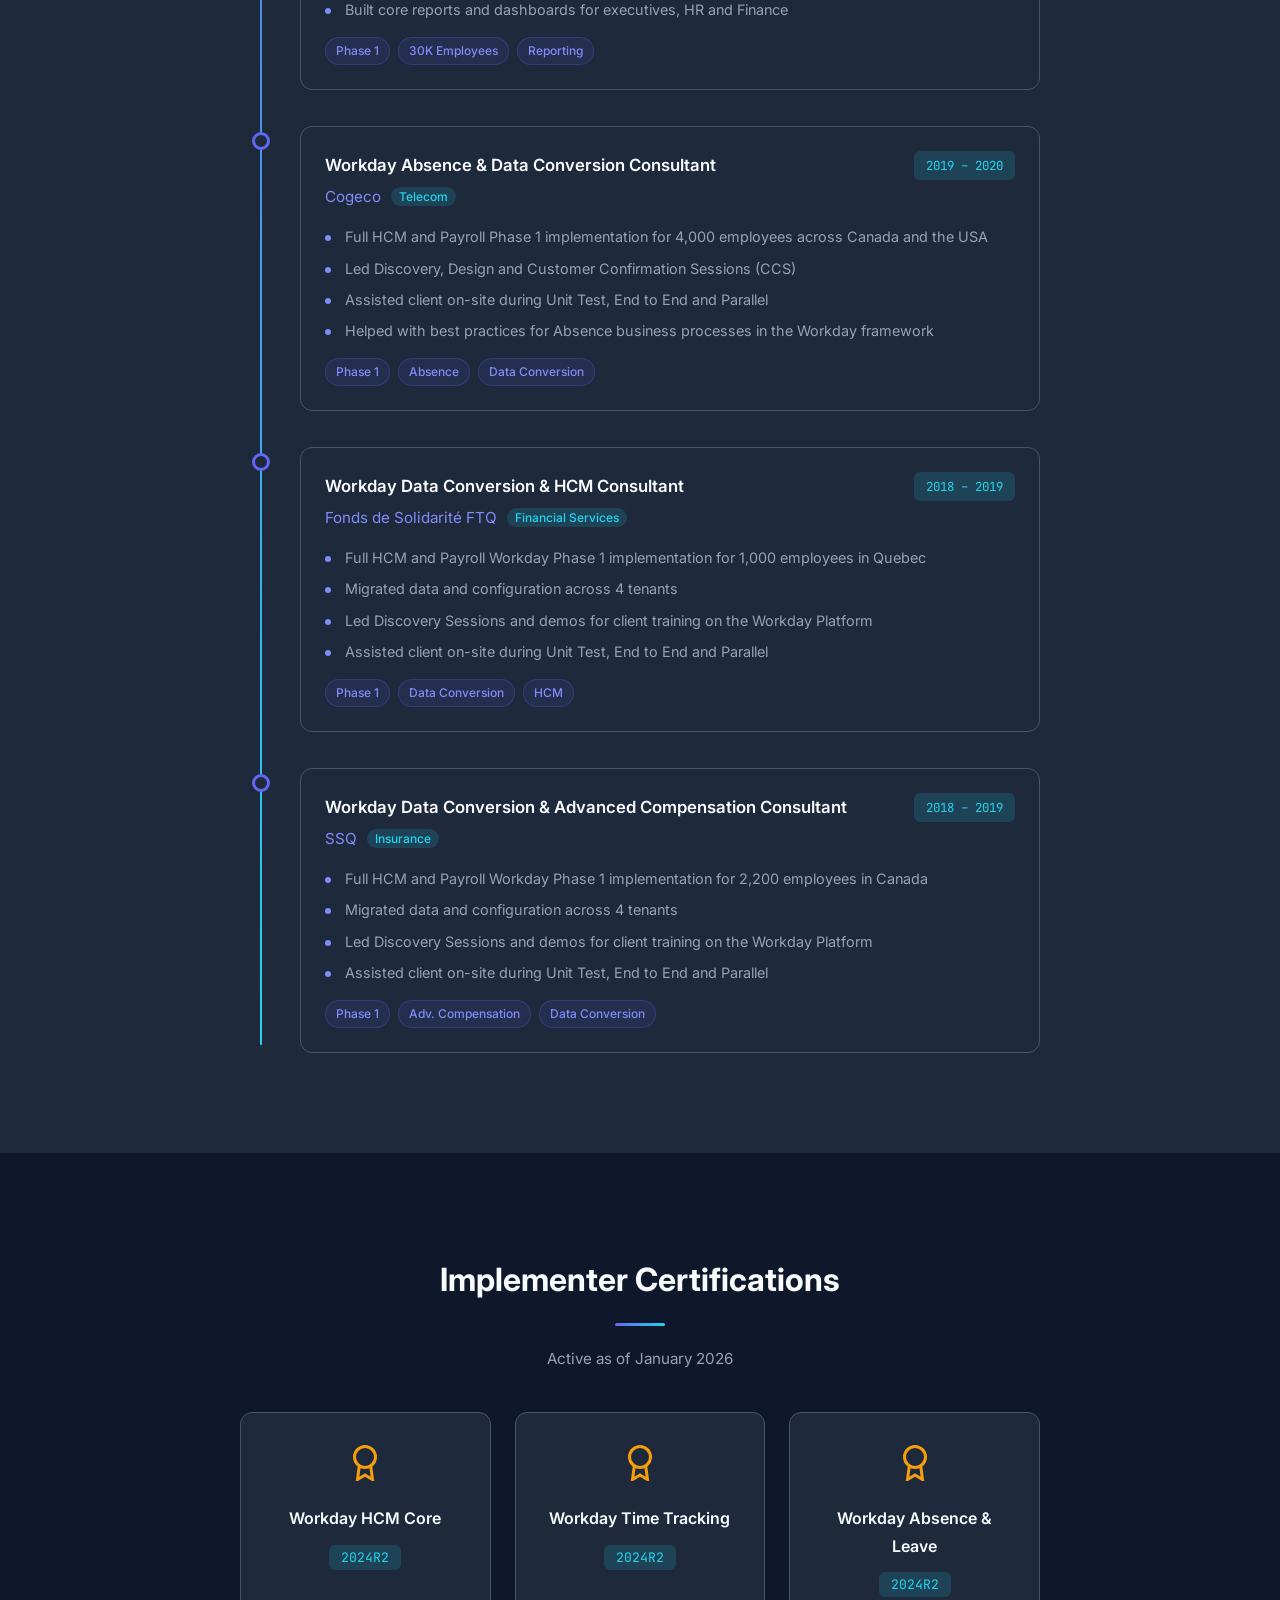
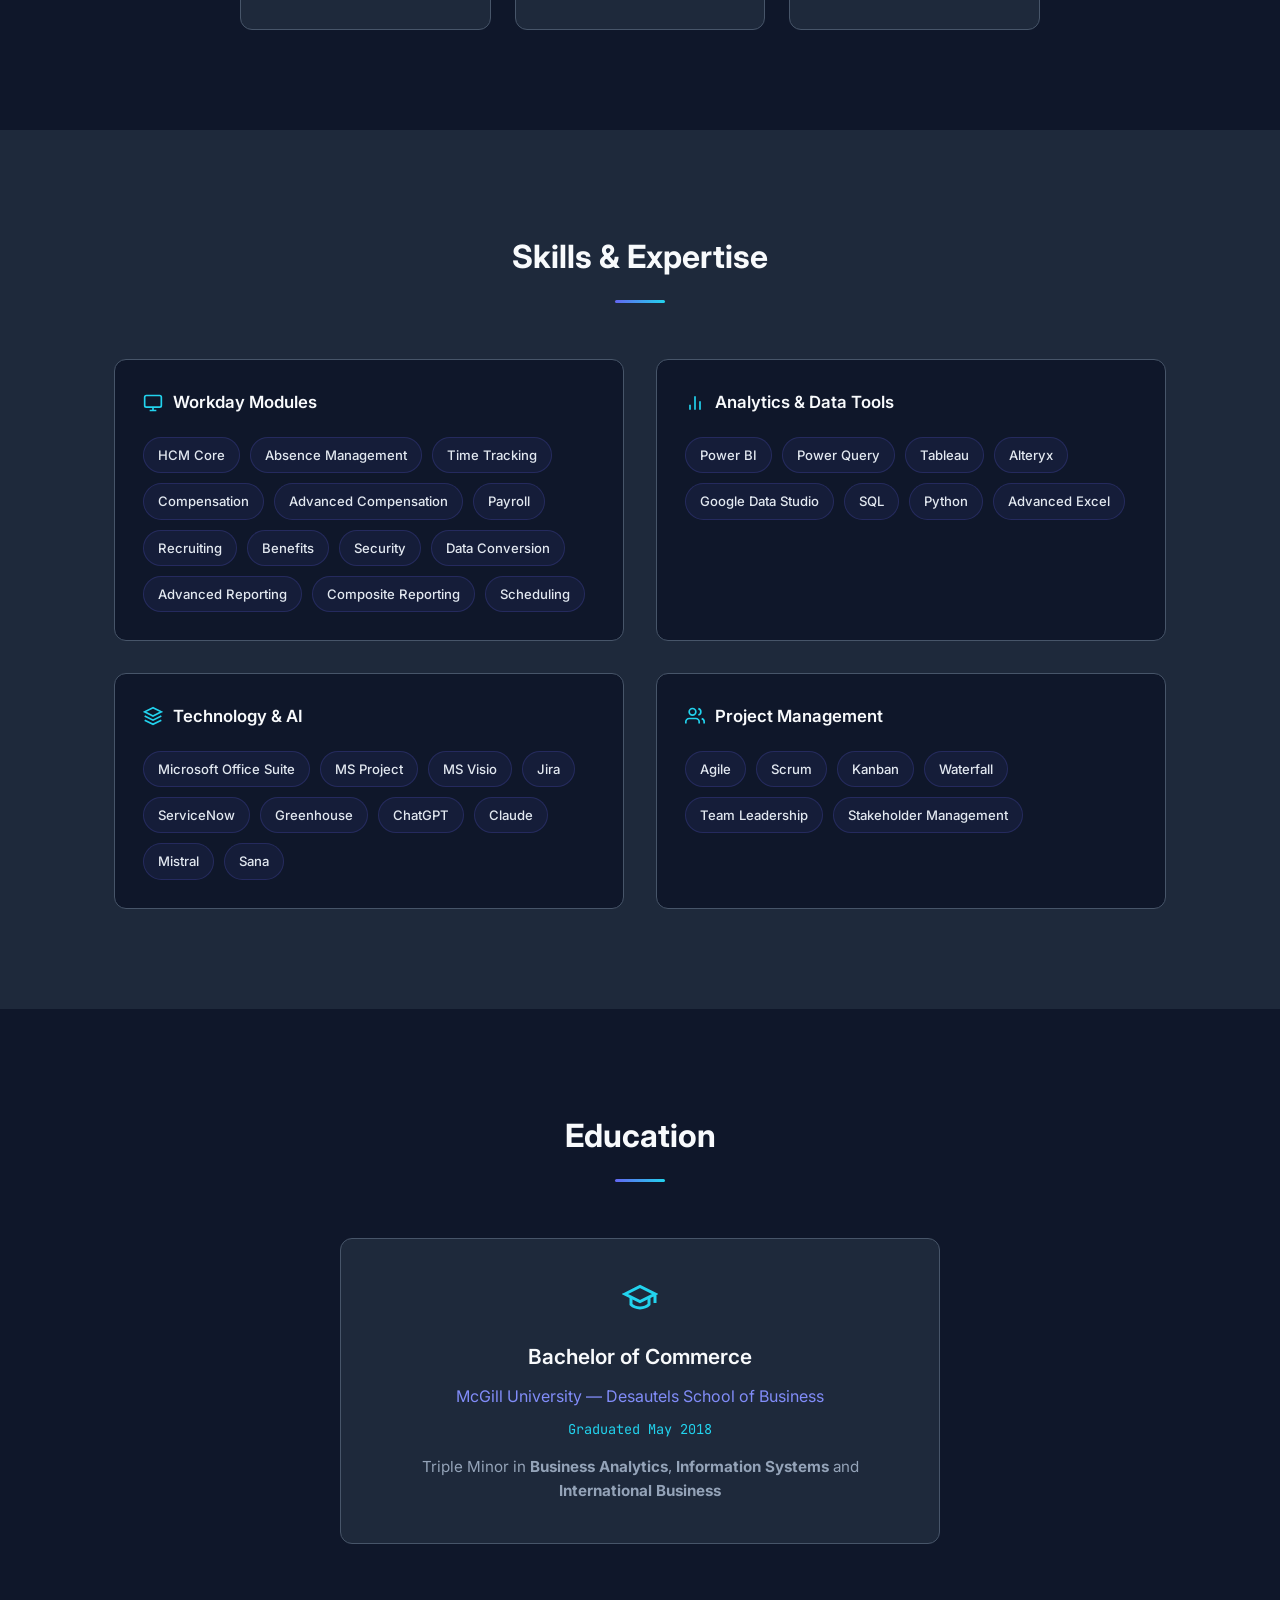
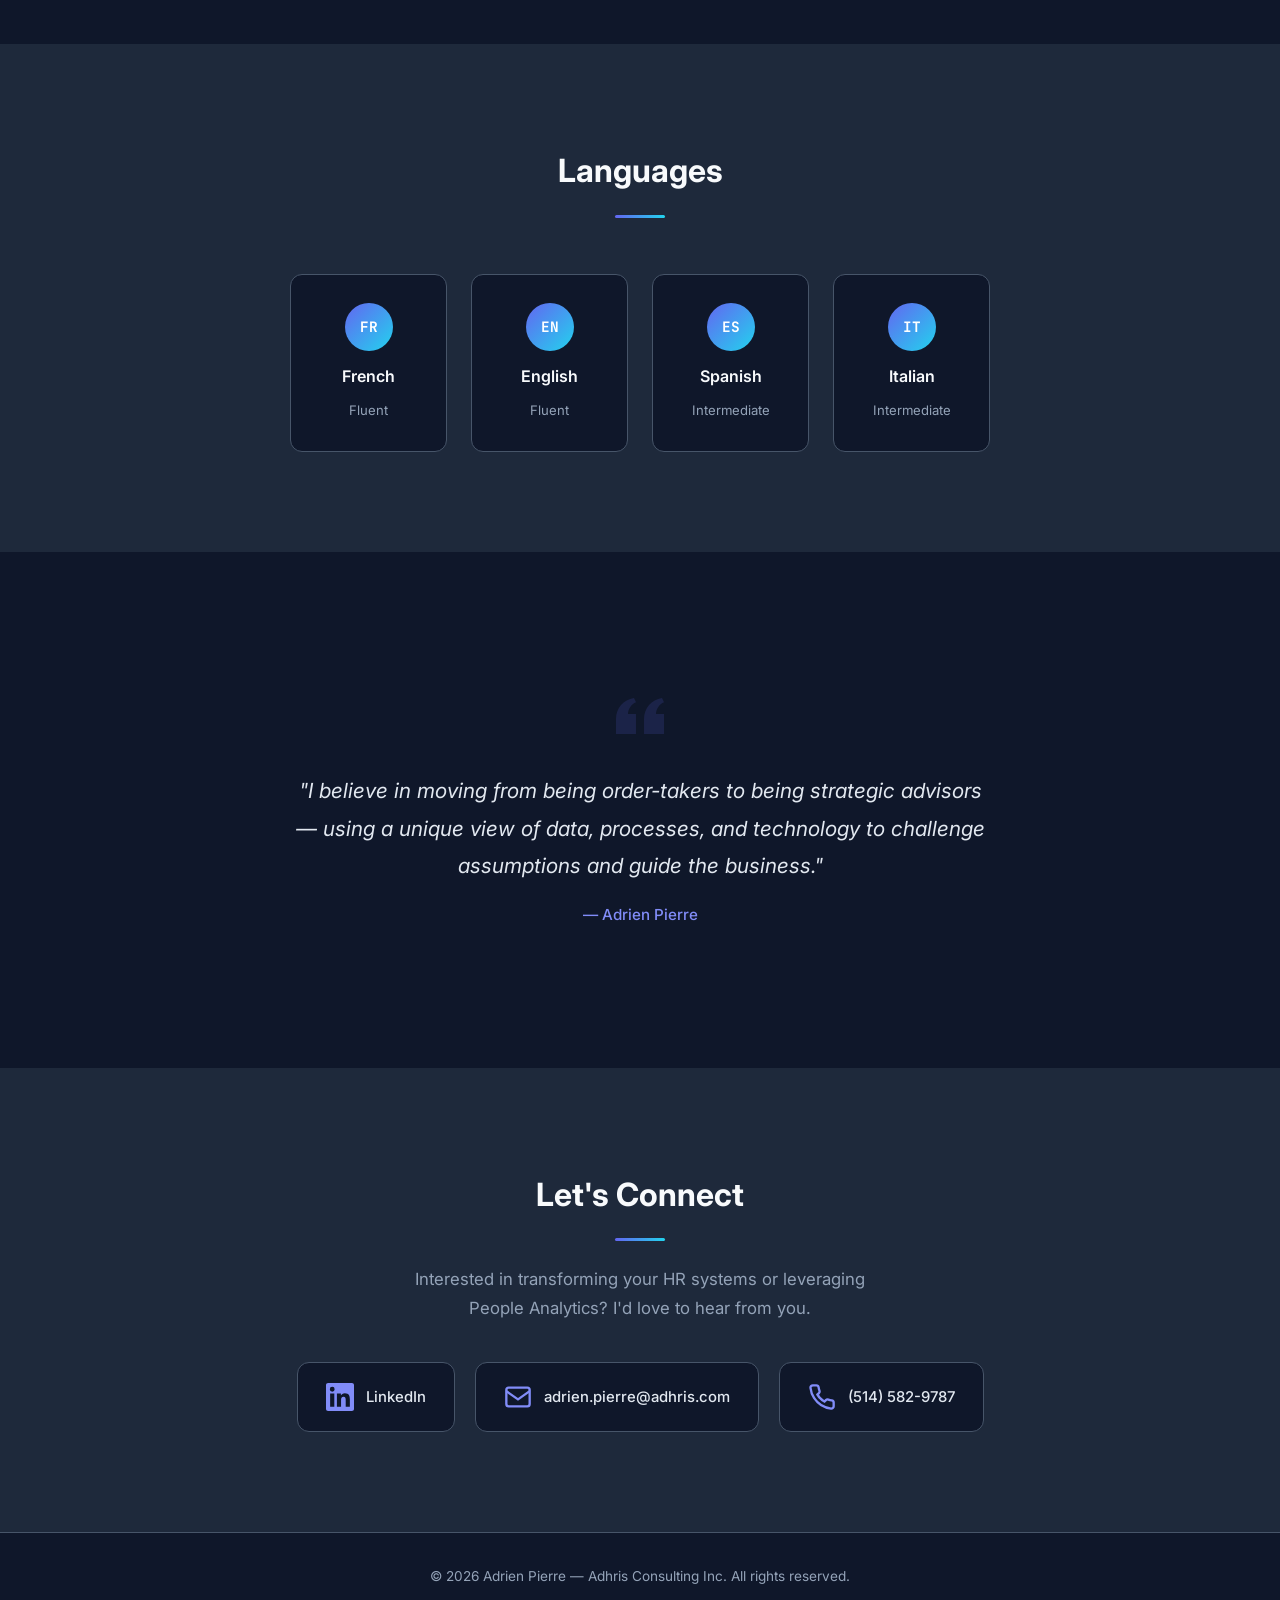
==== commit 46750deb: "Update CV website with complete profile data and headshot - Replace initials avatar with actual head" ====
--- a/index.html
+++ b/index.html
@@ -3,7 +3,7 @@
 <head>
     <meta charset="UTF-8">
     <meta name="viewport" content="width=device-width, initial-scale=1.0">
-    <title>Adrien Pierre | HRIS Architect & People Analytics</title>
+    <title>Adrien Pierre | HR Technology Solutions Architect</title>
     <link rel="preconnect" href="https://fonts.googleapis.com">
     <link rel="preconnect" href="https://fonts.gstatic.com" crossorigin>
     <link href="https://fonts.googleapis.com/css2?family=Inter:wght@300;400;500;600;700&family=JetBrains+Mono:wght@400;500&display=swap" rel="stylesheet">
@@ -18,6 +18,7 @@
             <ul class="nav-links">
                 <li><a href="#about">About</a></li>
                 <li><a href="#experience">Experience</a></li>
+                <li><a href="#certifications">Certifications</a></li>
                 <li><a href="#skills">Skills</a></li>
                 <li><a href="#education">Education</a></li>
                 <li><a href="#contact">Contact</a></li>
@@ -41,16 +42,20 @@
             <div class="hero-text">
                 <p class="hero-greeting">Hello, I'm</p>
                 <h1 class="hero-name">Adrien Pierre</h1>
-                <h2 class="hero-title">HRIS Architect <span class="accent">&</span> People Analytics Specialist</h2>
-                <p class="hero-subtitle">Transforming HR processes and systems with Workday. Obsessed with the employee experience.</p>
+                <h2 class="hero-title">HR Technology Solutions Architect</h2>
+                <p class="hero-subtitle">Workday Solutions Architect with 8 years of implementation experience across Finance, Banking, Healthcare, Government, Insurance &amp; Manufacturing. Canadian &amp; French (EU) citizen.</p>
                 <div class="hero-cta">
                     <a href="#contact" class="btn btn-primary">Get In Touch</a>
                     <a href="#experience" class="btn btn-outline">View My Work</a>
+                    <a href="Adrien_SA_CV.docx" download class="btn btn-outline">
+                        <svg width="16" height="16" viewBox="0 0 24 24" fill="none" stroke="currentColor" stroke-width="2"><path d="M21 15v4a2 2 0 01-2 2H5a2 2 0 01-2-2v-4"/><polyline points="7 10 12 15 17 10"/><line x1="12" y1="15" x2="12" y2="3"/></svg>
+                        Download CV
+                    </a>
                 </div>
             </div>
             <div class="hero-visual">
                 <div class="hero-card">
-                    <div class="hero-avatar">AP</div>
+                    <img src="Adrien_Headshot.jpg" alt="Adrien Pierre" class="hero-photo">
                     <div class="hero-card-info">
                         <span class="status-dot"></span>
                         <span>Available for consulting</span>
@@ -71,31 +76,31 @@
             <h2 class="section-title">About Me</h2>
             <div class="about-grid">
                 <div class="about-text">
-                    <p>I'm a freelance <strong>HRIS Consultant and Manager</strong> helping organizations transform their HR processes and systems using <strong>Workday</strong>, a leading cloud-based platform for human capital management.</p>
-                    <p>With strong expertise across multiple Workday modules and a passion for People Analytics, I bridge the gap between HR operations and data-driven decision making. I believe in moving from being <em>order-takers to strategic advisors</em>, using a unique view of data, processes, and technology to challenge assumptions and guide the business.</p>
-                    <p>I advocate for <strong>User Experience (UX) in HR systems</strong> &mdash; because every employee deserves intuitive, well-designed tools that make their work life better.</p>
+                    <p><strong>Workday Solutions Architect</strong> with extensive experience in HCM, Absence Management, Time Tracking, Advanced &amp; Composite Reporting, and experience in Compensation, Advanced Compensation, Payroll, Security, Benefits and Data Conversion.</p>
+                    <p><strong>8 years of Workday implementation experience</strong> including Phase 1, Phase 2, Phase X and AMS for 10+ customers across Canada, United States and Europe.</p>
+                    <p>After 3 years as a <strong>PwC Canada</strong> Consultant (2018&ndash;2021), I've spent the past 5 years as an independent consultant, incorporated in Canada as <strong>Adhris Consulting Inc.</strong></p>
                 </div>
                 <div class="about-highlights">
                     <div class="highlight-card">
                         <div class="highlight-icon">
                             <svg width="28" height="28" viewBox="0 0 24 24" fill="none" stroke="currentColor" stroke-width="2"><path d="M12 2L2 7l10 5 10-5-10-5zM2 17l10 5 10-5M2 12l10 5 10-5"/></svg>
                         </div>
-                        <h3>HRIS Architecture</h3>
-                        <p>End-to-end Workday implementations across HCM, Compensation, Recruiting & more</p>
+                        <h3>10+ Implementations</h3>
+                        <p>Phase 1, Phase 2, Phase X and AMS across Finance, Healthcare, Media, Tech, Retail &amp; more</p>
                     </div>
                     <div class="highlight-card">
                         <div class="highlight-icon">
                             <svg width="28" height="28" viewBox="0 0 24 24" fill="none" stroke="currentColor" stroke-width="2"><path d="M21 12a9 9 0 01-9 9m9-9a9 9 0 00-9-9m9 9H3m9 9a9 9 0 01-9-9m9 9c1.66 0 3-4.03 3-9s-1.34-9-3-9m0 18c-1.66 0-3-4.03-3-9s1.34-9 3-9"/></svg>
                         </div>
-                        <h3>People Analytics</h3>
-                        <p>Data-driven HR strategies with advanced reporting, analytics & BI tools</p>
+                        <h3>Global Reach</h3>
+                        <p>Projects spanning Canada, United States and 30+ countries in Europe</p>
                     </div>
                     <div class="highlight-card">
                         <div class="highlight-icon">
                             <svg width="28" height="28" viewBox="0 0 24 24" fill="none" stroke="currentColor" stroke-width="2"><path d="M17 21v-2a4 4 0 00-4-4H5a4 4 0 00-4 4v2"/><circle cx="9" cy="7" r="4"/><path d="M23 21v-2a4 4 0 00-3-3.87M16 3.13a4 4 0 010 7.75"/></svg>
                         </div>
                         <h3>Team Leadership</h3>
-                        <p>Managing teams in the HR Technology ecosystem, delivering projects on time & budget</p>
+                        <p>Managed teams of analysts and consultants, acted as SCRUM master &amp; Workday SME</p>
                     </div>
                 </div>
             </div>
@@ -105,117 +110,401 @@
     <!-- Experience Section -->
     <section class="section section-alt" id="experience">
         <div class="container">
-            <h2 class="section-title">Experience</h2>
+            <h2 class="section-title">Selected Mandates</h2>
+
+            <!-- Independent Consulting -->
+            <h3 class="experience-era">
+                <span class="era-badge">2021 &ndash; Present</span>
+                Independent Consultant &mdash; Adhris Consulting Inc.
+            </h3>
             <div class="timeline">
-                <div class="timeline-item">
-                    <div class="timeline-marker"></div>
-                    <div class="timeline-content">
-                        <div class="timeline-header">
-                            <div>
-                                <h3 class="timeline-role">Freelance HRIS Consultant & Manager</h3>
-                                <p class="timeline-company">Self-Employed</p>
-                            </div>
-                            <span class="timeline-date">Present</span>
-                        </div>
-                        <ul class="timeline-details">
-                            <li>Helping organizations transform their HR processes and systems using Workday</li>
-                            <li>Delivering end-to-end HRIS implementations across various industries and regions</li>
-                            <li>Developing and implementing People Analytics strategies using advanced reporting, analytics, and BI tools</li>
-                            <li>Leading and managing teams in the HR Technology ecosystem, delivering projects on time and on budget</li>
-                            <li>Championing UX best practices in HR system design and configuration</li>
-                        </ul>
-                        <div class="timeline-tags">
-                            <span class="tag">Workday</span>
+
+                <div class="timeline-item">
+                    <div class="timeline-marker"></div>
+                    <div class="timeline-content">
+                        <div class="timeline-header">
+                            <div>
+                                <h3 class="timeline-role">Workday Absence, Time Tracking, Reporting Consultant</h3>
+                                <p class="timeline-company">Intact Insurance <span class="industry-tag">Financial</span></p>
+                            </div>
+                            <span class="timeline-date">02/2025 &ndash; 08/2025</span>
+                        </div>
+                        <ul class="timeline-details">
+                            <li>Merger &amp; Acquisition project for a 3,000 employee company, HCM &amp; Payroll in scope</li>
+                            <li>Led the Time &amp; Absence modules configuration and conversion</li>
+                            <li>Coordinated with teams from Intact as well as the company being acquired</li>
+                        </ul>
+                        <div class="timeline-tags">
+                            <span class="tag">M&amp;A</span>
+                            <span class="tag">Absence</span>
+                            <span class="tag">Time Tracking</span>
                             <span class="tag">HCM</span>
+                        </div>
+                    </div>
+                </div>
+
+                <div class="timeline-item">
+                    <div class="timeline-marker"></div>
+                    <div class="timeline-content">
+                        <div class="timeline-header">
+                            <div>
+                                <h3 class="timeline-role">Workday Absence, Time Tracking, Reporting Testing Lead</h3>
+                                <p class="timeline-company">Siemens Healthineers <span class="industry-tag">Healthcare</span></p>
+                            </div>
+                            <span class="timeline-date">04/2024 &ndash; 02/2025</span>
+                        </div>
+                        <ul class="timeline-details">
+                            <li>Full HCM Phase 1 Implementation with 3rd party payroll for <strong>30,000 employees</strong>, M&amp;A component, 30+ countries in scope</li>
+                            <li>Led the Unit and E2E testing phases for Time &amp; Absence modules, coordinated a global team of testers</li>
+                            <li>Contributed to the cutover plan in anticipation of Go-Live</li>
+                            <li>Converted complex Time data from legacy systems</li>
+                            <li>Built a variety of reports to simplify and speed up testing</li>
+                        </ul>
+                        <div class="timeline-tags">
+                            <span class="tag">Phase 1</span>
+                            <span class="tag">30K Employees</span>
+                            <span class="tag">Testing Lead</span>
+                            <span class="tag">Global</span>
+                        </div>
+                    </div>
+                </div>
+
+                <div class="timeline-item">
+                    <div class="timeline-marker"></div>
+                    <div class="timeline-content">
+                        <div class="timeline-header">
+                            <div>
+                                <h3 class="timeline-role">Workday Product Manager &amp; Architect</h3>
+                                <p class="timeline-company">CBC <span class="industry-tag">Media</span></p>
+                            </div>
+                            <span class="timeline-date">04/2022 &ndash; 12/2025</span>
+                        </div>
+                        <ul class="timeline-details">
+                            <li>Full HCM and Payroll Phase 1 Implementation for <strong>10,000 employees</strong></li>
+                            <li>Participated in multiple testing cycles of the entire Time and Absence modules, ensuring they met very complex business requirements</li>
+                            <li>Led the conversion of Catch-up Transactions and Time &amp; Absence data for parallel testing and go-live</li>
+                            <li>Transitioned to the People Analytics team after parallel sign-off to champion key report development</li>
+                        </ul>
+                        <div class="timeline-tags">
+                            <span class="tag">Phase 1</span>
+                            <span class="tag">10K Employees</span>
+                            <span class="tag">Product Manager</span>
                             <span class="tag">People Analytics</span>
-                            <span class="tag">Project Management</span>
-                        </div>
-                    </div>
-                </div>
-
-                <div class="timeline-item">
-                    <div class="timeline-marker"></div>
-                    <div class="timeline-content">
-                        <div class="timeline-header">
-                            <div>
-                                <h3 class="timeline-role">HRIS Consultant &mdash; Workday</h3>
-                                <p class="timeline-company">PwC (PricewaterhouseCoopers)</p>
-                            </div>
-                            <span class="timeline-date">Previous</span>
-                        </div>
-                        <ul class="timeline-details">
-                            <li>Worked on Workday implementations covering multiple modules: HCM Core, Absence, Time Tracking, Compensation, and Recruiting</li>
-                            <li>Selected for the <strong>PwC Digital Accelerator</strong> program, receiving advanced training in RPA technologies (UiPath), database management, and analytics coding (SQL, Python)</li>
-                            <li>Contributed to People Analytics initiatives, leveraging HR data for strategic decision making</li>
-                            <li>Collaborated with cross-functional teams across multiple industries and regions</li>
-                        </ul>
-                        <div class="timeline-tags">
-                            <span class="tag">PwC</span>
-                            <span class="tag">Workday</span>
-                            <span class="tag">Digital Accelerator</span>
-                            <span class="tag">RPA</span>
-                        </div>
-                    </div>
+                        </div>
+                    </div>
+                </div>
+
+                <div class="timeline-item">
+                    <div class="timeline-marker"></div>
+                    <div class="timeline-content">
+                        <div class="timeline-header">
+                            <div>
+                                <h3 class="timeline-role">Workday Systems Manager</h3>
+                                <p class="timeline-company">Dentalcorp <span class="industry-tag">Healthcare</span></p>
+                            </div>
+                            <span class="timeline-date">03/2023 &ndash; 01/2024</span>
+                        </div>
+                        <ul class="timeline-details">
+                            <li>Managed a team of <strong>5 HR Technology analysts and consultants</strong></li>
+                            <li>Led implementation of new features post go-live, plus 2 Workday releases (2023R1+R2)</li>
+                            <li>Acted as SCRUM master and Workday SME for all HCM modules</li>
+                            <li>Proposed, built and presented system and reporting improvements to VP-level stakeholders</li>
+                            <li>Integrated new dental practices into the organization and systems on a regular basis</li>
+                        </ul>
+                        <div class="timeline-tags">
+                            <span class="tag">Team Lead</span>
+                            <span class="tag">SCRUM Master</span>
+                            <span class="tag">HCM</span>
+                            <span class="tag">Payroll</span>
+                        </div>
+                    </div>
+                </div>
+
+                <div class="timeline-item">
+                    <div class="timeline-marker"></div>
+                    <div class="timeline-content">
+                        <div class="timeline-header">
+                            <div>
+                                <h3 class="timeline-role">Workday HCM and Reporting Consultant</h3>
+                                <p class="timeline-company">CAA Quebec <span class="industry-tag">Travel &amp; Insurance</span></p>
+                            </div>
+                            <span class="timeline-date">05/2022 &ndash; 12/2023</span>
+                        </div>
+                        <ul class="timeline-details">
+                            <li>AMS support as well as a Phase 2 (Recruiting and Advanced Compensation)</li>
+                            <li>Developed complex Workday Reports and Dashboards for executive use</li>
+                            <li>Automated the calculation of several HR metrics previously obtained through tedious manual work</li>
+                        </ul>
+                        <div class="timeline-tags">
+                            <span class="tag">Phase 2</span>
+                            <span class="tag">AMS</span>
+                            <span class="tag">Reporting</span>
+                            <span class="tag">Recruiting</span>
+                        </div>
+                    </div>
+                </div>
+
+                <div class="timeline-item">
+                    <div class="timeline-marker"></div>
+                    <div class="timeline-content">
+                        <div class="timeline-header">
+                            <div>
+                                <h3 class="timeline-role">HR Reporting and Analytics Lead</h3>
+                                <p class="timeline-company">Unity Technologies <span class="industry-tag">Tech</span></p>
+                            </div>
+                            <span class="timeline-date">07/2021 &ndash; 04/2022</span>
+                        </div>
+                        <ul class="timeline-details">
+                            <li>Led people analytics and reporting for the global organization, reporting to the Director of People Technology</li>
+                            <li>Built, improved and automated the calculation of various HR metrics, reports and dashboards</li>
+                            <li>Combined and streamlined Workday data with ATS data in a third-party BI tool for C-level stakeholders</li>
+                        </ul>
+                        <div class="timeline-tags">
+                            <span class="tag">People Analytics</span>
+                            <span class="tag">BI</span>
+                            <span class="tag">Global</span>
+                            <span class="tag">C-Suite Reporting</span>
+                        </div>
+                    </div>
+                </div>
+            </div>
+
+            <!-- PwC Era -->
+            <h3 class="experience-era">
+                <span class="era-badge">2018 &ndash; 2021</span>
+                PwC Canada
+            </h3>
+            <div class="timeline">
+
+                <div class="timeline-item">
+                    <div class="timeline-marker"></div>
+                    <div class="timeline-content">
+                        <div class="timeline-header">
+                            <div>
+                                <h3 class="timeline-role">Workday Reporting Lead</h3>
+                                <p class="timeline-company">PwC Global <span class="industry-tag">Consulting</span></p>
+                            </div>
+                            <span class="timeline-date">2021</span>
+                        </div>
+                        <ul class="timeline-details">
+                            <li>Internal reporting and dashboarding project to build an executive dashboard containing various HR metrics</li>
+                            <li>Built a complex trended dashboard containing matrix and composite reports</li>
+                            <li>Worked closely with leaders based in the US, France and the UK</li>
+                        </ul>
+                        <div class="timeline-tags">
+                            <span class="tag">Composite Reports</span>
+                            <span class="tag">Dashboards</span>
+                            <span class="tag">Global</span>
+                        </div>
+                    </div>
+                </div>
+
+                <div class="timeline-item">
+                    <div class="timeline-marker"></div>
+                    <div class="timeline-content">
+                        <div class="timeline-header">
+                            <div>
+                                <h3 class="timeline-role">Workday Reporting Lead</h3>
+                                <p class="timeline-company">Canadian Tire <span class="industry-tag">Retail</span></p>
+                            </div>
+                            <span class="timeline-date">2020 &ndash; 2021</span>
+                        </div>
+                        <ul class="timeline-details">
+                            <li>Full HCM and Payroll Phase 1 Implementation for <strong>30,000 employees</strong> in Canada</li>
+                            <li>Led the first formal Reporting Module implementation as part of a Phase 1 project with PwC Canada</li>
+                            <li>Collected, analyzed and consolidated a large quantity of reporting requirements from different organizations and companies</li>
+                            <li>Built core reports and dashboards for executives, HR and Finance</li>
+                        </ul>
+                        <div class="timeline-tags">
+                            <span class="tag">Phase 1</span>
+                            <span class="tag">30K Employees</span>
+                            <span class="tag">Reporting</span>
+                        </div>
+                    </div>
+                </div>
+
+                <div class="timeline-item">
+                    <div class="timeline-marker"></div>
+                    <div class="timeline-content">
+                        <div class="timeline-header">
+                            <div>
+                                <h3 class="timeline-role">Workday Absence &amp; Data Conversion Consultant</h3>
+                                <p class="timeline-company">Cogeco <span class="industry-tag">Telecom</span></p>
+                            </div>
+                            <span class="timeline-date">2019 &ndash; 2020</span>
+                        </div>
+                        <ul class="timeline-details">
+                            <li>Full HCM and Payroll Phase 1 implementation for 4,000 employees across Canada and the USA</li>
+                            <li>Led Discovery, Design and Customer Confirmation Sessions (CCS)</li>
+                            <li>Assisted client on-site during Unit Test, End to End and Parallel</li>
+                            <li>Helped with best practices for Absence business processes in the Workday framework</li>
+                        </ul>
+                        <div class="timeline-tags">
+                            <span class="tag">Phase 1</span>
+                            <span class="tag">Absence</span>
+                            <span class="tag">Data Conversion</span>
+                        </div>
+                    </div>
+                </div>
+
+                <div class="timeline-item">
+                    <div class="timeline-marker"></div>
+                    <div class="timeline-content">
+                        <div class="timeline-header">
+                            <div>
+                                <h3 class="timeline-role">Workday Data Conversion &amp; HCM Consultant</h3>
+                                <p class="timeline-company">Fonds de Solidarit&eacute; FTQ <span class="industry-tag">Financial Services</span></p>
+                            </div>
+                            <span class="timeline-date">2018 &ndash; 2019</span>
+                        </div>
+                        <ul class="timeline-details">
+                            <li>Full HCM and Payroll Workday Phase 1 implementation for 1,000 employees in Quebec</li>
+                            <li>Migrated data and configuration across 4 tenants</li>
+                            <li>Led Discovery Sessions and demos for client training on the Workday Platform</li>
+                            <li>Assisted client on-site during Unit Test, End to End and Parallel</li>
+                        </ul>
+                        <div class="timeline-tags">
+                            <span class="tag">Phase 1</span>
+                            <span class="tag">Data Conversion</span>
+                            <span class="tag">HCM</span>
+                        </div>
+                    </div>
+                </div>
+
+                <div class="timeline-item">
+                    <div class="timeline-marker"></div>
+                    <div class="timeline-content">
+                        <div class="timeline-header">
+                            <div>
+                                <h3 class="timeline-role">Workday Data Conversion &amp; Advanced Compensation Consultant</h3>
+                                <p class="timeline-company">SSQ <span class="industry-tag">Insurance</span></p>
+                            </div>
+                            <span class="timeline-date">2018 &ndash; 2019</span>
+                        </div>
+                        <ul class="timeline-details">
+                            <li>Full HCM and Payroll Workday Phase 1 implementation for 2,200 employees in Canada</li>
+                            <li>Migrated data and configuration across 4 tenants</li>
+                            <li>Led Discovery Sessions and demos for client training on the Workday Platform</li>
+                            <li>Assisted client on-site during Unit Test, End to End and Parallel</li>
+                        </ul>
+                        <div class="timeline-tags">
+                            <span class="tag">Phase 1</span>
+                            <span class="tag">Adv. Compensation</span>
+                            <span class="tag">Data Conversion</span>
+                        </div>
+                    </div>
+                </div>
+
+            </div>
+        </div>
+    </section>
+
+    <!-- Certifications Section -->
+    <section class="section" id="certifications">
+        <div class="container">
+            <h2 class="section-title">Implementer Certifications</h2>
+            <p class="section-subtitle">Active as of January 2026</p>
+            <div class="cert-grid">
+                <div class="cert-card">
+                    <div class="cert-icon">
+                        <svg width="36" height="36" viewBox="0 0 24 24" fill="none" stroke="currentColor" stroke-width="2"><circle cx="12" cy="8" r="7"/><polyline points="8.21 13.89 7 23 12 20 17 23 15.79 13.88"/></svg>
+                    </div>
+                    <h3>Workday HCM Core</h3>
+                    <span class="cert-version">2024R2</span>
+                </div>
+                <div class="cert-card">
+                    <div class="cert-icon">
+                        <svg width="36" height="36" viewBox="0 0 24 24" fill="none" stroke="currentColor" stroke-width="2"><circle cx="12" cy="8" r="7"/><polyline points="8.21 13.89 7 23 12 20 17 23 15.79 13.88"/></svg>
+                    </div>
+                    <h3>Workday Time Tracking</h3>
+                    <span class="cert-version">2024R2</span>
+                </div>
+                <div class="cert-card">
+                    <div class="cert-icon">
+                        <svg width="36" height="36" viewBox="0 0 24 24" fill="none" stroke="currentColor" stroke-width="2"><circle cx="12" cy="8" r="7"/><polyline points="8.21 13.89 7 23 12 20 17 23 15.79 13.88"/></svg>
+                    </div>
+                    <h3>Workday Absence &amp; Leave</h3>
+                    <span class="cert-version">2024R2</span>
                 </div>
             </div>
         </div>
     </section>
 
     <!-- Skills Section -->
-    <section class="section" id="skills">
-        <div class="container">
-            <h2 class="section-title">Skills & Expertise</h2>
+    <section class="section section-alt" id="skills">
+        <div class="container">
+            <h2 class="section-title">Skills &amp; Expertise</h2>
             <div class="skills-grid">
                 <div class="skill-category">
                     <h3 class="skill-category-title">
                         <svg width="20" height="20" viewBox="0 0 24 24" fill="none" stroke="currentColor" stroke-width="2"><rect x="2" y="3" width="20" height="14" rx="2"/><path d="M8 21h8M12 17v4"/></svg>
                         Workday Modules
                     </h3>
-                    <div class="skill-list">
-                        <div class="skill-item"><span class="skill-name">HCM Core</span><div class="skill-bar"><div class="skill-fill" style="width: 95%"></div></div></div>
-                        <div class="skill-item"><span class="skill-name">Compensation</span><div class="skill-bar"><div class="skill-fill" style="width: 90%"></div></div></div>
-                        <div class="skill-item"><span class="skill-name">Recruiting</span><div class="skill-bar"><div class="skill-fill" style="width: 85%"></div></div></div>
-                        <div class="skill-item"><span class="skill-name">Absence Management</span><div class="skill-bar"><div class="skill-fill" style="width: 90%"></div></div></div>
-                        <div class="skill-item"><span class="skill-name">Time Tracking</span><div class="skill-bar"><div class="skill-fill" style="width: 88%"></div></div></div>
+                    <div class="skill-tags">
+                        <span class="skill-tag">HCM Core</span>
+                        <span class="skill-tag">Absence Management</span>
+                        <span class="skill-tag">Time Tracking</span>
+                        <span class="skill-tag">Compensation</span>
+                        <span class="skill-tag">Advanced Compensation</span>
+                        <span class="skill-tag">Payroll</span>
+                        <span class="skill-tag">Recruiting</span>
+                        <span class="skill-tag">Benefits</span>
+                        <span class="skill-tag">Security</span>
+                        <span class="skill-tag">Data Conversion</span>
+                        <span class="skill-tag">Advanced Reporting</span>
+                        <span class="skill-tag">Composite Reporting</span>
+                        <span class="skill-tag">Scheduling</span>
                     </div>
                 </div>
 
                 <div class="skill-category">
                     <h3 class="skill-category-title">
                         <svg width="20" height="20" viewBox="0 0 24 24" fill="none" stroke="currentColor" stroke-width="2"><path d="M18 20V10M12 20V4M6 20v-6"/></svg>
-                        Analytics & Data
+                        Analytics &amp; Data Tools
                     </h3>
-                    <div class="skill-list">
-                        <div class="skill-item"><span class="skill-name">People Analytics</span><div class="skill-bar"><div class="skill-fill" style="width: 92%"></div></div></div>
-                        <div class="skill-item"><span class="skill-name">SQL</span><div class="skill-bar"><div class="skill-fill" style="width: 85%"></div></div></div>
-                        <div class="skill-item"><span class="skill-name">Python</span><div class="skill-bar"><div class="skill-fill" style="width: 80%"></div></div></div>
-                        <div class="skill-item"><span class="skill-name">R</span><div class="skill-bar"><div class="skill-fill" style="width: 75%"></div></div></div>
-                        <div class="skill-item"><span class="skill-name">Tableau</span><div class="skill-bar"><div class="skill-fill" style="width: 82%"></div></div></div>
+                    <div class="skill-tags">
+                        <span class="skill-tag">Power BI</span>
+                        <span class="skill-tag">Power Query</span>
+                        <span class="skill-tag">Tableau</span>
+                        <span class="skill-tag">Alteryx</span>
+                        <span class="skill-tag">Google Data Studio</span>
+                        <span class="skill-tag">SQL</span>
+                        <span class="skill-tag">Python</span>
+                        <span class="skill-tag">Advanced Excel</span>
                     </div>
                 </div>
 
                 <div class="skill-category">
                     <h3 class="skill-category-title">
                         <svg width="20" height="20" viewBox="0 0 24 24" fill="none" stroke="currentColor" stroke-width="2"><path d="M12 2L2 7l10 5 10-5-10-5zM2 17l10 5 10-5M2 12l10 5 10-5"/></svg>
-                        Technology & Tools
+                        Technology &amp; AI
                     </h3>
-                    <div class="skill-list">
-                        <div class="skill-item"><span class="skill-name">UiPath (RPA)</span><div class="skill-bar"><div class="skill-fill" style="width: 78%"></div></div></div>
-                        <div class="skill-item"><span class="skill-name">BI Reporting Tools</span><div class="skill-bar"><div class="skill-fill" style="width: 88%"></div></div></div>
-                        <div class="skill-item"><span class="skill-name">Advanced Reporting</span><div class="skill-bar"><div class="skill-fill" style="width: 90%"></div></div></div>
+                    <div class="skill-tags">
+                        <span class="skill-tag">Microsoft Office Suite</span>
+                        <span class="skill-tag">MS Project</span>
+                        <span class="skill-tag">MS Visio</span>
+                        <span class="skill-tag">Jira</span>
+                        <span class="skill-tag">ServiceNow</span>
+                        <span class="skill-tag">Greenhouse</span>
+                        <span class="skill-tag">ChatGPT</span>
+                        <span class="skill-tag">Claude</span>
+                        <span class="skill-tag">Mistral</span>
+                        <span class="skill-tag">Sana</span>
                     </div>
                 </div>
 
                 <div class="skill-category">
                     <h3 class="skill-category-title">
                         <svg width="20" height="20" viewBox="0 0 24 24" fill="none" stroke="currentColor" stroke-width="2"><path d="M17 21v-2a4 4 0 00-4-4H5a4 4 0 00-4 4v2"/><circle cx="9" cy="7" r="4"/><path d="M23 21v-2a4 4 0 00-3-3.87M16 3.13a4 4 0 010 7.75"/></svg>
-                        Management & Consulting
+                        Project Management
                     </h3>
-                    <div class="skill-list">
-                        <div class="skill-item"><span class="skill-name">Project Management</span><div class="skill-bar"><div class="skill-fill" style="width: 90%"></div></div></div>
-                        <div class="skill-item"><span class="skill-name">Team Leadership</span><div class="skill-bar"><div class="skill-fill" style="width: 88%"></div></div></div>
-                        <div class="skill-item"><span class="skill-name">Stakeholder Management</span><div class="skill-bar"><div class="skill-fill" style="width: 85%"></div></div></div>
-                        <div class="skill-item"><span class="skill-name">UX Advocacy</span><div class="skill-bar"><div class="skill-fill" style="width: 82%"></div></div></div>
+                    <div class="skill-tags">
+                        <span class="skill-tag">Agile</span>
+                        <span class="skill-tag">Scrum</span>
+                        <span class="skill-tag">Kanban</span>
+                        <span class="skill-tag">Waterfall</span>
+                        <span class="skill-tag">Team Leadership</span>
+                        <span class="skill-tag">Stakeholder Management</span>
                     </div>
                 </div>
             </div>
@@ -223,33 +512,47 @@
     </section>
 
     <!-- Education Section -->
-    <section class="section section-alt" id="education">
-        <div class="container">
-            <h2 class="section-title">Education & Certifications</h2>
-            <div class="education-grid">
-                <div class="education-card">
+    <section class="section" id="education">
+        <div class="container">
+            <h2 class="section-title">Education</h2>
+            <div class="education-grid education-single">
+                <div class="education-card education-card-wide">
                     <div class="education-icon">
-                        <svg width="32" height="32" viewBox="0 0 24 24" fill="none" stroke="currentColor" stroke-width="2"><path d="M22 10v6M2 10l10-5 10 5-10 5z"/><path d="M6 12v5c3 3 9 3 12 0v-5"/></svg>
-                    </div>
-                    <h3>Business Analytics</h3>
-                    <p class="education-school">University Program</p>
-                    <p class="education-detail">Comprehensive training in data analysis methods and tools including R, SQL, Python, and Tableau for business intelligence and analytics.</p>
-                </div>
-                <div class="education-card">
-                    <div class="education-icon">
-                        <svg width="32" height="32" viewBox="0 0 24 24" fill="none" stroke="currentColor" stroke-width="2"><rect x="2" y="3" width="20" height="14" rx="2"/><path d="M8 21h8M12 17v4"/></svg>
-                    </div>
-                    <h3>IT for Business</h3>
-                    <p class="education-school">University Program</p>
-                    <p class="education-detail">Foundation in information technology applied to business contexts, bridging technical expertise with organizational strategy.</p>
-                </div>
-                <div class="education-card">
-                    <div class="education-icon">
-                        <svg width="32" height="32" viewBox="0 0 24 24" fill="none" stroke="currentColor" stroke-width="2"><circle cx="12" cy="8" r="7"/><polyline points="8.21 13.89 7 23 12 20 17 23 15.79 13.88"/></svg>
-                    </div>
-                    <h3>PwC Digital Accelerator</h3>
-                    <p class="education-school">PricewaterhouseCoopers</p>
-                    <p class="education-detail">Selective program providing advanced training in RPA technologies (UiPath), database management, and analytics coding languages (SQL, Python).</p>
+                        <svg width="36" height="36" viewBox="0 0 24 24" fill="none" stroke="currentColor" stroke-width="2"><path d="M22 10v6M2 10l10-5 10 5-10 5z"/><path d="M6 12v5c3 3 9 3 12 0v-5"/></svg>
+                    </div>
+                    <h3>Bachelor of Commerce</h3>
+                    <p class="education-school">McGill University &mdash; Desautels School of Business</p>
+                    <p class="education-year">Graduated May 2018</p>
+                    <p class="education-detail">Triple Minor in <strong>Business Analytics</strong>, <strong>Information Systems</strong> and <strong>International Business</strong></p>
+                </div>
+            </div>
+        </div>
+    </section>
+
+    <!-- Languages Section -->
+    <section class="section section-alt" id="languages">
+        <div class="container">
+            <h2 class="section-title">Languages</h2>
+            <div class="languages-grid">
+                <div class="language-card">
+                    <span class="language-flag">FR</span>
+                    <h3>French</h3>
+                    <span class="language-level">Fluent</span>
+                </div>
+                <div class="language-card">
+                    <span class="language-flag">EN</span>
+                    <h3>English</h3>
+                    <span class="language-level">Fluent</span>
+                </div>
+                <div class="language-card">
+                    <span class="language-flag">ES</span>
+                    <h3>Spanish</h3>
+                    <span class="language-level">Intermediate</span>
+                </div>
+                <div class="language-card">
+                    <span class="language-flag">IT</span>
+                    <h3>Italian</h3>
+                    <span class="language-level">Intermediate</span>
                 </div>
             </div>
         </div>
@@ -278,9 +581,13 @@
                     <svg width="28" height="28" viewBox="0 0 24 24" fill="currentColor"><path d="M20.447 20.452h-3.554v-5.569c0-1.328-.027-3.037-1.852-3.037-1.853 0-2.136 1.445-2.136 2.939v5.667H9.351V9h3.414v1.561h.046c.477-.9 1.637-1.85 3.37-1.85 3.601 0 4.267 2.37 4.267 5.455v6.286zM5.337 7.433a2.062 2.062 0 01-2.063-2.065 2.064 2.064 0 112.063 2.065zm1.782 13.019H3.555V9h3.564v11.452zM22.225 0H1.771C.792 0 0 .774 0 1.729v20.542C0 23.227.792 24 1.771 24h20.451C23.2 24 24 23.227 24 22.271V1.729C24 .774 23.2 0 22.222 0h.003z"/></svg>
                     <span>LinkedIn</span>
                 </a>
-                <a href="mailto:your.email@example.com" class="contact-card">
+                <a href="mailto:adrien.pierre@adhris.com" class="contact-card">
                     <svg width="28" height="28" viewBox="0 0 24 24" fill="none" stroke="currentColor" stroke-width="2"><rect x="2" y="4" width="20" height="16" rx="2"/><path d="M22 7l-10 7L2 7"/></svg>
-                    <span>Email</span>
+                    <span>adrien.pierre@adhris.com</span>
+                </a>
+                <a href="tel:+15145829787" class="contact-card">
+                    <svg width="28" height="28" viewBox="0 0 24 24" fill="none" stroke="currentColor" stroke-width="2"><path d="M22 16.92v3a2 2 0 01-2.18 2 19.79 19.79 0 01-8.63-3.07 19.5 19.5 0 01-6-6 19.79 19.79 0 01-3.07-8.67A2 2 0 014.11 2h3a2 2 0 012 1.72 12.84 12.84 0 00.7 2.81 2 2 0 01-.45 2.11L8.09 9.91a16 16 0 006 6l1.27-1.27a2 2 0 012.11-.45 12.84 12.84 0 002.81.7A2 2 0 0122 16.92z"/></svg>
+                    <span>(514) 582-9787</span>
                 </a>
             </div>
         </div>
@@ -289,7 +596,7 @@
     <!-- Footer -->
     <footer class="footer">
         <div class="container">
-            <p>&copy; 2026 Adrien Pierre. All rights reserved.</p>
+            <p>&copy; 2026 Adrien Pierre &mdash; Adhris Consulting Inc. All rights reserved.</p>
         </div>
     </footer>
 
--- a/styles.css
+++ b/styles.css
@@ -114,14 +114,14 @@
 
 .nav-links {
     display: flex;
-    gap: 8px;
+    gap: 4px;
 }
 
 .nav-links a {
-    font-size: 0.9rem;
+    font-size: 0.85rem;
     font-weight: 500;
     color: var(--color-text-muted);
-    padding: 8px 16px;
+    padding: 8px 14px;
     border-radius: var(--radius-sm);
     transition: var(--transition);
 }
@@ -330,6 +330,17 @@
     pointer-events: none;
 }
 
+.hero-photo {
+    width: 180px;
+    height: 180px;
+    border-radius: 50%;
+    object-fit: cover;
+    margin: 0 auto 24px;
+    border: 3px solid transparent;
+    background: linear-gradient(var(--color-bg-alt), var(--color-bg-alt)) padding-box,
+                linear-gradient(135deg, var(--color-primary), var(--color-accent)) border-box;
+}
+
 .hero-avatar {
     width: 120px;
     height: 120px;
@@ -412,6 +423,13 @@
     margin: 16px auto 0;
 }
 
+.section-subtitle {
+    text-align: center;
+    font-size: 0.95rem;
+    color: var(--color-text-muted);
+    margin: -36px 0 40px;
+}
+
 /* ========================================
    About Section
    ======================================== */
@@ -476,12 +494,46 @@
 }
 
 /* ========================================
+   Experience Era Headers
+   ======================================== */
+.experience-era {
+    font-size: 1.3rem;
+    font-weight: 600;
+    color: var(--color-text-heading);
+    margin-bottom: 32px;
+    margin-top: 56px;
+    max-width: 800px;
+    margin-left: auto;
+    margin-right: auto;
+    display: flex;
+    align-items: center;
+    gap: 16px;
+    flex-wrap: wrap;
+}
+
+.experience-era:first-of-type {
+    margin-top: 0;
+}
+
+.era-badge {
+    font-family: var(--font-mono);
+    font-size: 0.8rem;
+    font-weight: 500;
+    color: var(--color-accent);
+    background: var(--color-accent-glow);
+    border: 1px solid rgba(34, 211, 238, 0.25);
+    padding: 4px 14px;
+    border-radius: 20px;
+    white-space: nowrap;
+}
+
+/* ========================================
    Timeline / Experience
    ======================================== */
 .timeline {
     position: relative;
     max-width: 800px;
-    margin: 0 auto;
+    margin: 0 auto 0;
 }
 
 .timeline::before {
@@ -498,7 +550,7 @@
 .timeline-item {
     position: relative;
     padding-left: 60px;
-    margin-bottom: 48px;
+    margin-bottom: 36px;
 }
 
 .timeline-item:last-child {
@@ -518,6 +570,10 @@
     transition: var(--transition);
 }
 
+.section-alt .timeline-marker {
+    background: var(--color-bg-alt);
+}
+
 .timeline-item:hover .timeline-marker {
     background: var(--color-primary);
     box-shadow: 0 0 12px rgba(99, 102, 241, 0.5);
@@ -527,8 +583,12 @@
     background: var(--color-bg);
     border: 1px solid var(--color-border);
     border-radius: var(--radius-md);
-    padding: 28px;
-    transition: var(--transition);
+    padding: 24px;
+    transition: var(--transition);
+}
+
+.section-alt .timeline-content {
+    background: var(--color-bg-alt);
 }
 
 .timeline-item:hover .timeline-content {
@@ -546,7 +606,7 @@
 }
 
 .timeline-role {
-    font-size: 1.15rem;
+    font-size: 1.05rem;
     font-weight: 600;
     color: var(--color-text-heading);
 }
@@ -557,9 +617,20 @@
     margin-top: 4px;
 }
 
+.industry-tag {
+    font-size: 0.75rem;
+    font-weight: 500;
+    color: var(--color-accent);
+    background: var(--color-accent-glow);
+    padding: 2px 8px;
+    border-radius: 10px;
+    margin-left: 6px;
+    vertical-align: middle;
+}
+
 .timeline-date {
     font-family: var(--font-mono);
-    font-size: 0.82rem;
+    font-size: 0.78rem;
     color: var(--color-accent);
     background: var(--color-accent-glow);
     padding: 4px 12px;
@@ -576,7 +647,7 @@
     position: relative;
     padding-left: 20px;
     margin-bottom: 8px;
-    font-size: 0.93rem;
+    font-size: 0.9rem;
     color: var(--color-text-muted);
     line-height: 1.6;
 }
@@ -599,17 +670,65 @@
 }
 
 .tag {
-    font-size: 0.78rem;
+    font-size: 0.75rem;
     font-weight: 500;
     color: var(--color-primary-light);
     background: rgba(99, 102, 241, 0.1);
     border: 1px solid rgba(99, 102, 241, 0.25);
+    padding: 3px 10px;
+    border-radius: 20px;
+}
+
+/* ========================================
+   Certifications Section
+   ======================================== */
+.cert-grid {
+    display: grid;
+    grid-template-columns: repeat(3, 1fr);
+    gap: 24px;
+    max-width: 800px;
+    margin: 0 auto;
+}
+
+.cert-card {
+    background: var(--color-bg-alt);
+    border: 1px solid var(--color-border);
+    border-radius: var(--radius-md);
+    padding: 32px 24px;
+    text-align: center;
+    transition: var(--transition);
+    position: relative;
+}
+
+.cert-card:hover {
+    border-color: var(--color-primary);
+    transform: translateY(-4px);
+    box-shadow: var(--shadow-md);
+}
+
+.cert-icon {
+    color: #f59e0b;
+    margin-bottom: 16px;
+}
+
+.cert-card h3 {
+    font-size: 1rem;
+    font-weight: 600;
+    color: var(--color-text-heading);
+    margin-bottom: 10px;
+}
+
+.cert-version {
+    font-family: var(--font-mono);
+    font-size: 0.82rem;
+    color: var(--color-accent);
+    background: var(--color-accent-glow);
     padding: 4px 12px;
-    border-radius: 20px;
-}
-
-/* ========================================
-   Skills Section
+    border-radius: var(--radius-sm);
+}
+
+/* ========================================
+   Skills Section (tag-based)
    ======================================== */
 .skills-grid {
     display: grid;
@@ -618,11 +737,15 @@
 }
 
 .skill-category {
-    background: var(--color-bg-alt);
+    background: var(--color-bg);
     border: 1px solid var(--color-border);
     border-radius: var(--radius-md);
     padding: 28px;
     transition: var(--transition);
+}
+
+.section-alt .skill-category {
+    background: var(--color-bg);
 }
 
 .skill-category:hover {
@@ -644,43 +767,27 @@
     flex-shrink: 0;
 }
 
-.skill-list {
-    display: flex;
-    flex-direction: column;
-    gap: 14px;
-}
-
-.skill-item {
-    display: flex;
-    align-items: center;
-    gap: 16px;
-}
-
-.skill-name {
-    font-size: 0.88rem;
-    color: var(--color-text-muted);
-    min-width: 140px;
-    flex-shrink: 0;
-}
-
-.skill-bar {
-    flex: 1;
-    height: 6px;
-    background: rgba(255, 255, 255, 0.08);
-    border-radius: 3px;
-    overflow: hidden;
-}
-
-.skill-fill {
-    height: 100%;
-    background: linear-gradient(90deg, var(--color-primary), var(--color-accent));
-    border-radius: 3px;
-    transition: width 1.2s cubic-bezier(0.4, 0, 0.2, 1);
-    width: 0;
-}
-
-.skill-fill.animated {
-    /* width set via inline style */
+.skill-tags {
+    display: flex;
+    flex-wrap: wrap;
+    gap: 10px;
+}
+
+.skill-tag {
+    font-size: 0.82rem;
+    font-weight: 500;
+    color: var(--color-text);
+    background: rgba(99, 102, 241, 0.08);
+    border: 1px solid rgba(99, 102, 241, 0.2);
+    padding: 6px 14px;
+    border-radius: 20px;
+    transition: var(--transition);
+}
+
+.skill-tag:hover {
+    background: rgba(99, 102, 241, 0.15);
+    border-color: var(--color-primary-light);
+    color: var(--color-primary-light);
 }
 
 /* ========================================
@@ -692,8 +799,14 @@
     gap: 24px;
 }
 
+.education-single {
+    grid-template-columns: 1fr;
+    max-width: 600px;
+    margin: 0 auto;
+}
+
 .education-card {
-    background: var(--color-bg);
+    background: var(--color-bg-alt);
     border: 1px solid var(--color-border);
     border-radius: var(--radius-md);
     padding: 32px 24px;
@@ -707,28 +820,92 @@
     box-shadow: var(--shadow-md);
 }
 
+.education-card-wide {
+    padding: 40px 48px;
+}
+
 .education-icon {
     color: var(--color-accent);
     margin-bottom: 16px;
 }
 
 .education-card h3 {
-    font-size: 1.1rem;
+    font-size: 1.3rem;
+    font-weight: 600;
+    color: var(--color-text-heading);
+    margin-bottom: 8px;
+}
+
+.education-school {
+    font-size: 1rem;
+    color: var(--color-primary-light);
+    margin-bottom: 8px;
+}
+
+.education-year {
+    font-family: var(--font-mono);
+    font-size: 0.85rem;
+    color: var(--color-accent);
+    margin-bottom: 14px;
+}
+
+.education-detail {
+    font-size: 0.95rem;
+    color: var(--color-text-muted);
+    line-height: 1.6;
+}
+
+/* ========================================
+   Languages Section
+   ======================================== */
+.languages-grid {
+    display: grid;
+    grid-template-columns: repeat(4, 1fr);
+    gap: 24px;
+    max-width: 700px;
+    margin: 0 auto;
+}
+
+.language-card {
+    background: var(--color-bg);
+    border: 1px solid var(--color-border);
+    border-radius: var(--radius-md);
+    padding: 28px 20px;
+    text-align: center;
+    transition: var(--transition);
+}
+
+.language-card:hover {
+    border-color: var(--color-primary);
+    transform: translateY(-4px);
+    box-shadow: var(--shadow-md);
+}
+
+.language-flag {
+    display: inline-flex;
+    align-items: center;
+    justify-content: center;
+    width: 48px;
+    height: 48px;
+    border-radius: 50%;
+    background: linear-gradient(135deg, var(--color-primary), var(--color-accent));
+    color: white;
+    font-weight: 700;
+    font-size: 0.9rem;
+    font-family: var(--font-mono);
+    margin-bottom: 12px;
+}
+
+.language-card h3 {
+    font-size: 1rem;
     font-weight: 600;
     color: var(--color-text-heading);
     margin-bottom: 6px;
 }
 
-.education-school {
-    font-size: 0.9rem;
-    color: var(--color-primary-light);
-    margin-bottom: 12px;
-}
-
-.education-detail {
-    font-size: 0.88rem;
-    color: var(--color-text-muted);
-    line-height: 1.6;
+.language-level {
+    font-size: 0.82rem;
+    color: var(--color-text-muted);
 }
 
 /* ========================================
@@ -787,8 +964,9 @@
     background: var(--color-bg);
     border: 1px solid var(--color-border);
     border-radius: var(--radius-md);
-    padding: 20px 32px;
+    padding: 20px 28px;
     font-weight: 500;
+    font-size: 0.93rem;
     color: var(--color-text);
     transition: var(--transition);
 }
@@ -865,6 +1043,15 @@
         grid-template-columns: 1fr;
         max-width: 400px;
         margin: 0 auto;
+    }
+
+    .cert-grid {
+        grid-template-columns: 1fr;
+        max-width: 320px;
+    }
+
+    .languages-grid {
+        grid-template-columns: repeat(2, 1fr);
     }
 }
 
@@ -929,6 +1116,12 @@
         flex-direction: column;
     }
 
+    .experience-era {
+        flex-direction: column;
+        align-items: flex-start;
+        font-size: 1.1rem;
+    }
+
     blockquote {
         font-size: 1.1rem;
     }
@@ -937,23 +1130,22 @@
         padding: 28px;
     }
 
-    .hero-avatar {
-        width: 90px;
-        height: 90px;
-        font-size: 2rem;
-    }
-
-    .skill-item {
-        flex-direction: column;
-        align-items: flex-start;
-        gap: 6px;
-    }
-
-    .skill-name {
-        min-width: auto;
-    }
-
-    .skill-bar {
-        width: 100%;
-    }
-}
+    .hero-photo {
+        width: 140px;
+        height: 140px;
+    }
+
+    .languages-grid {
+        grid-template-columns: repeat(2, 1fr);
+        gap: 16px;
+    }
+
+    .education-card-wide {
+        padding: 28px 20px;
+    }
+
+    .contact-card {
+        padding: 16px 20px;
+        font-size: 0.85rem;
+    }
+}
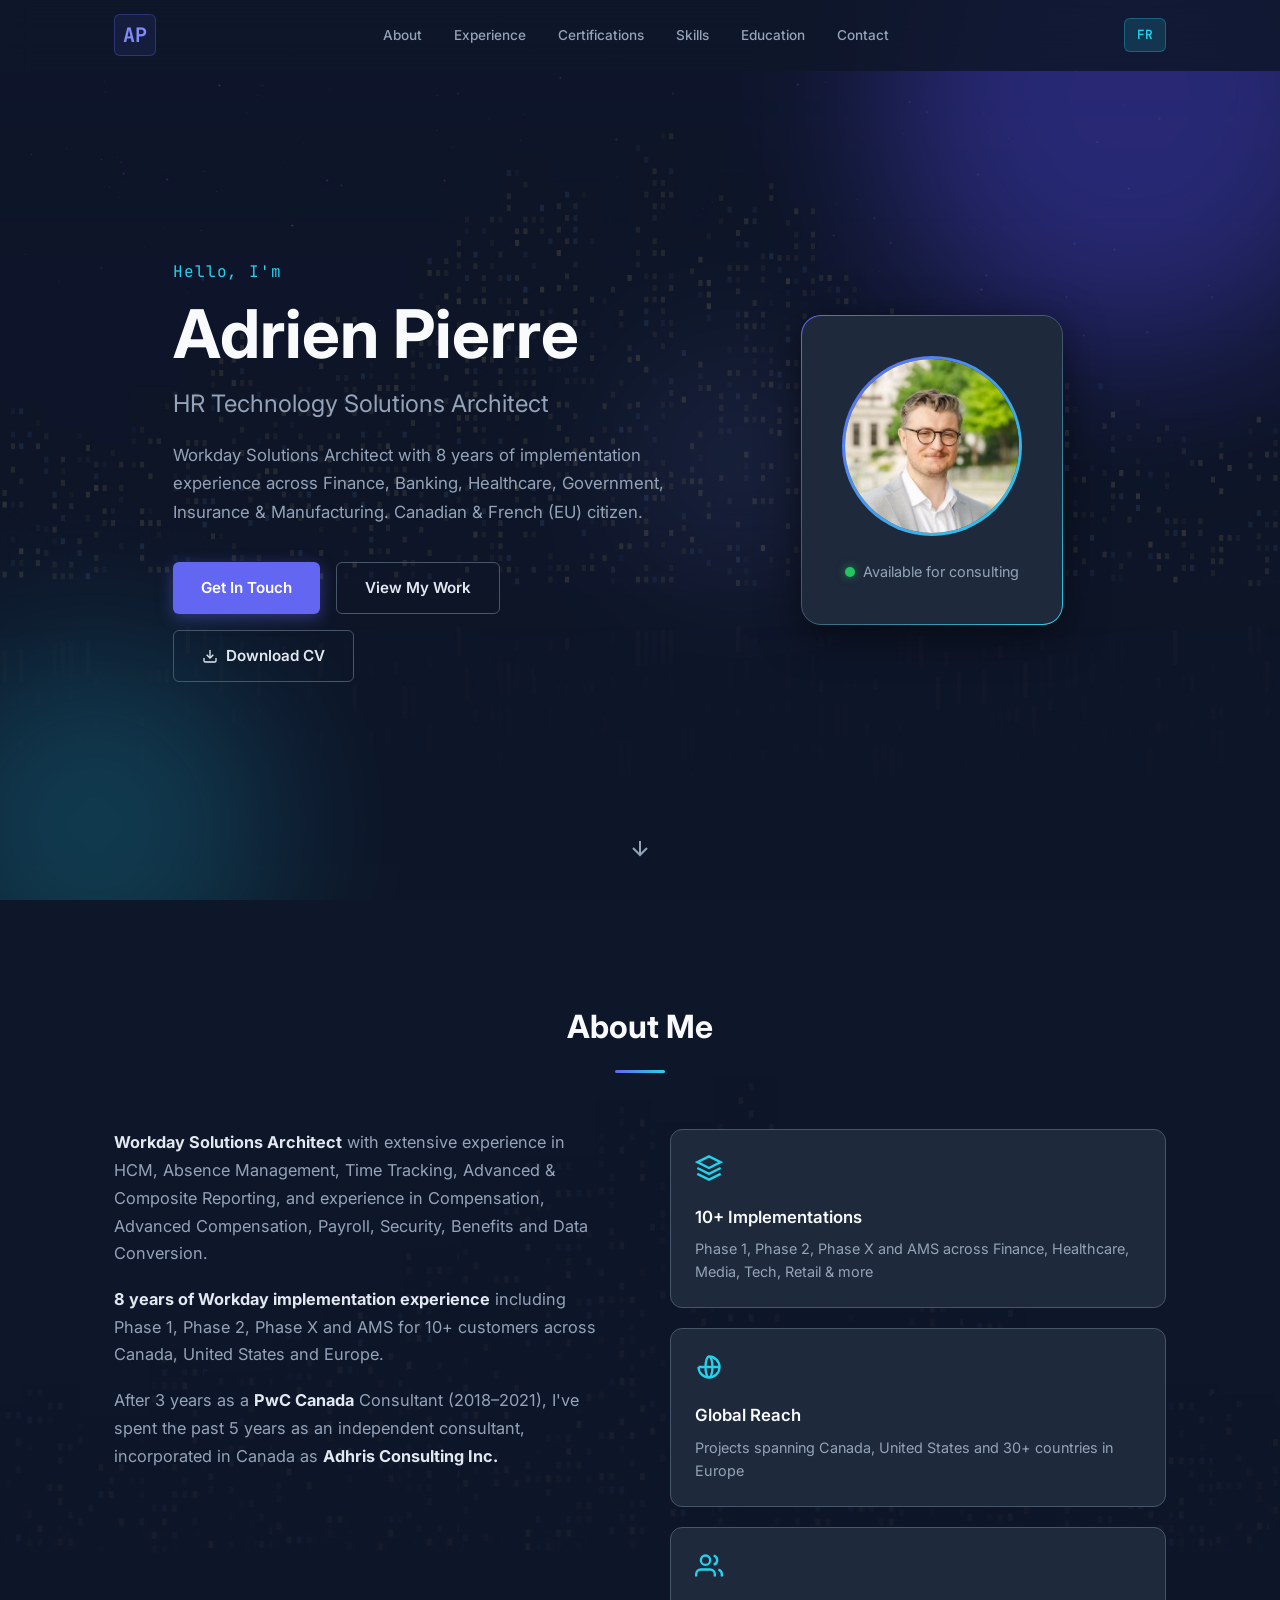
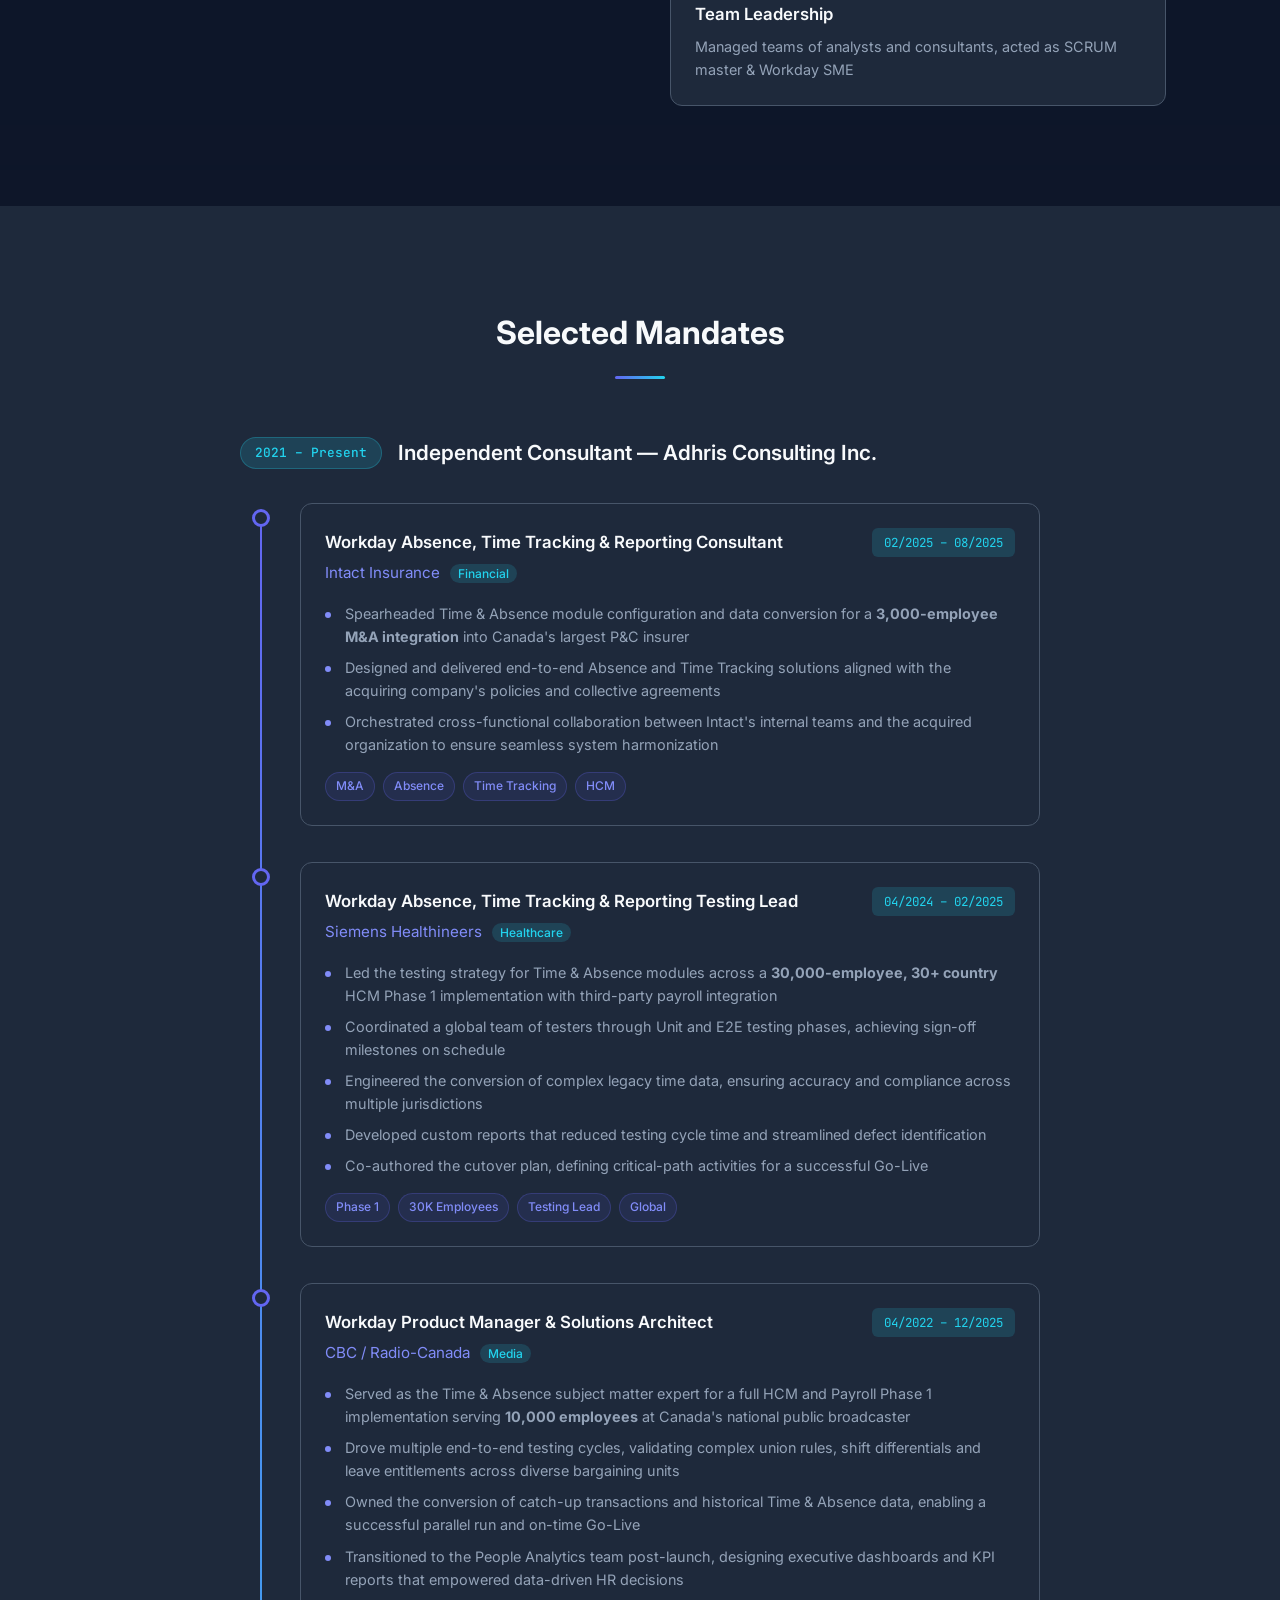
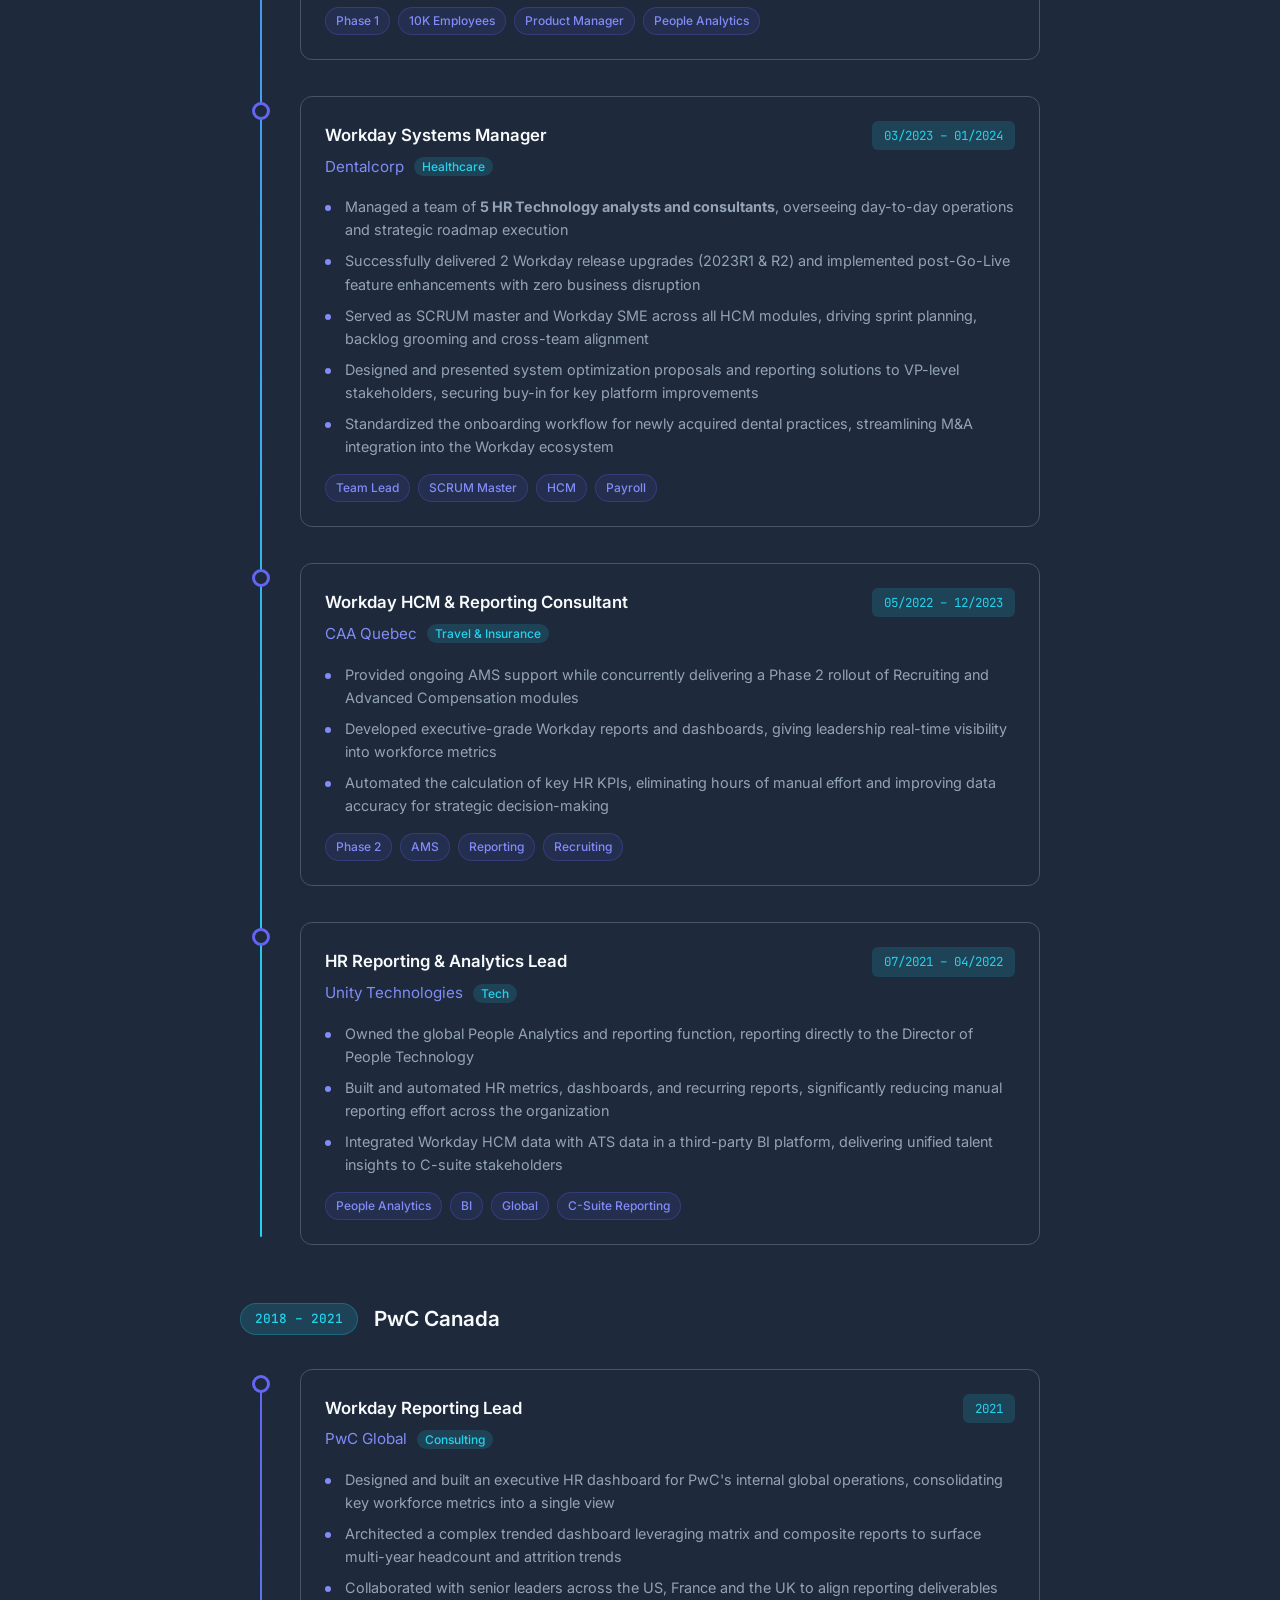
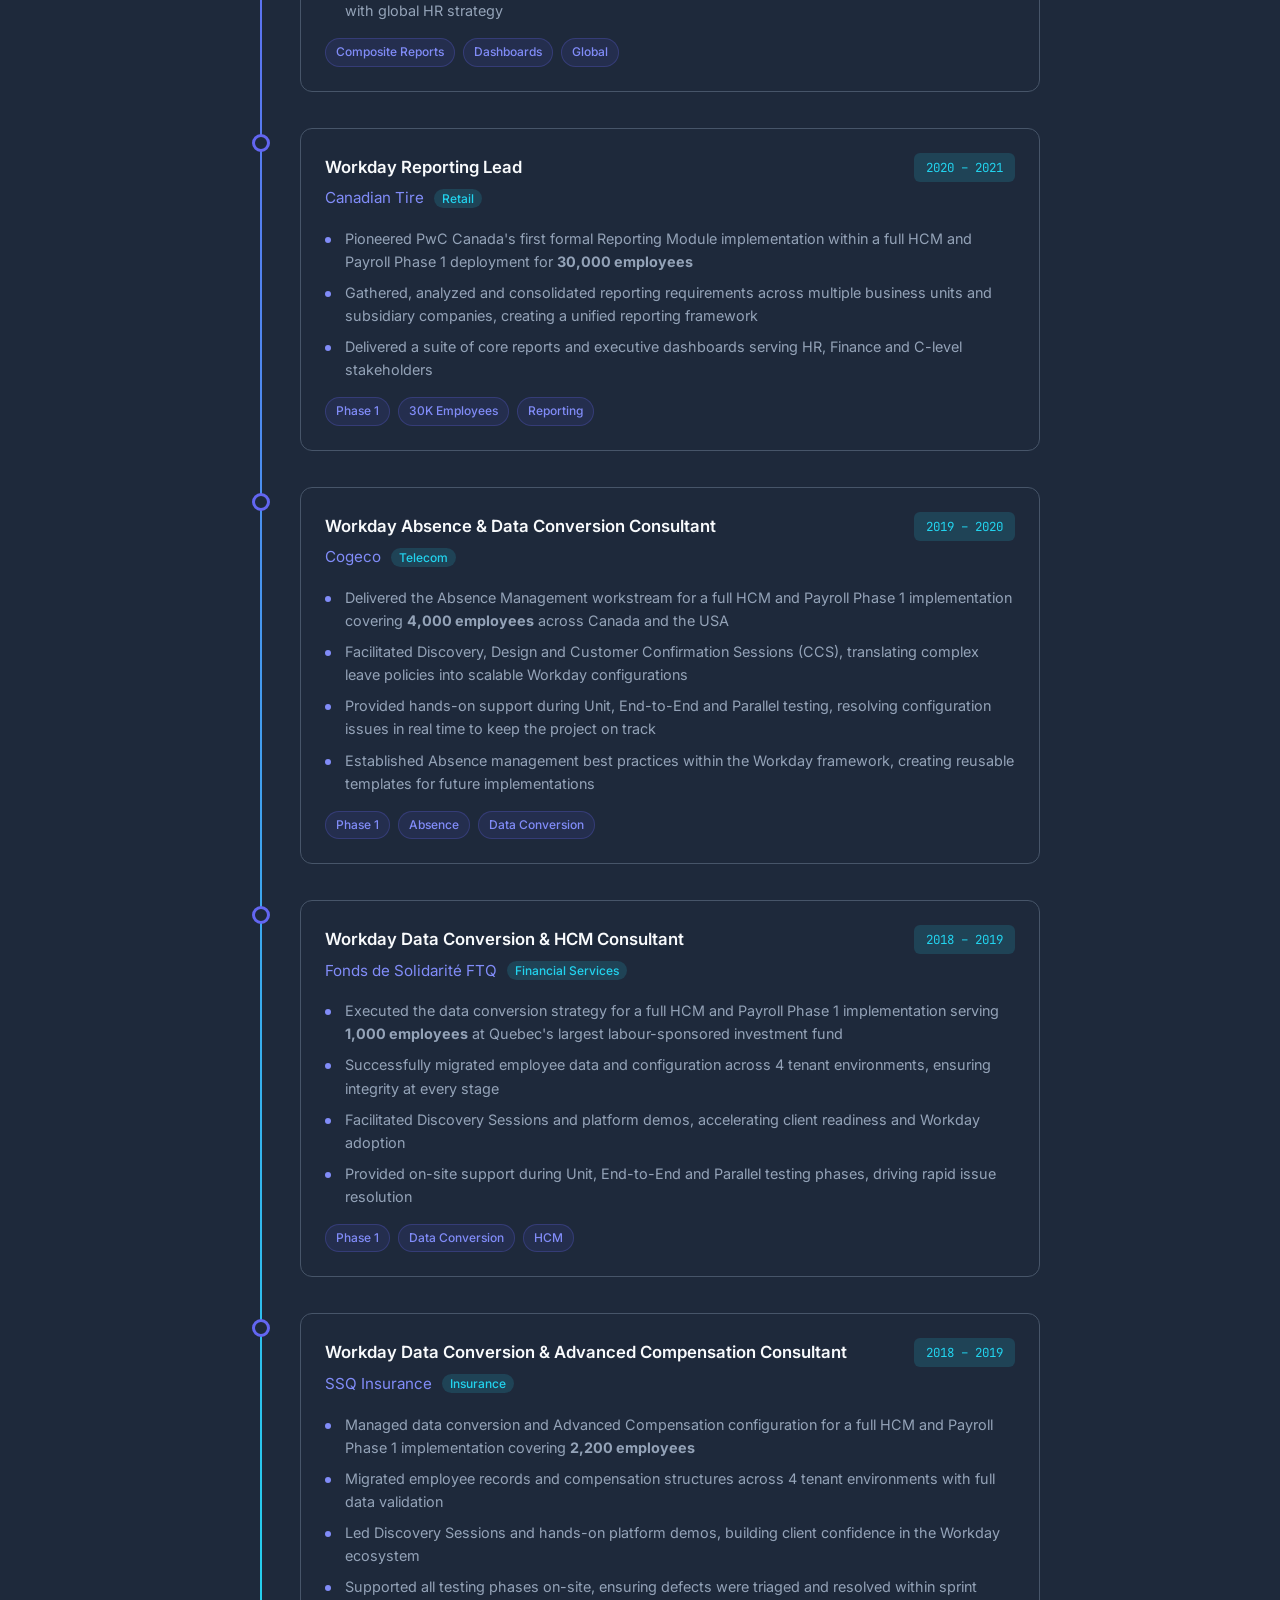
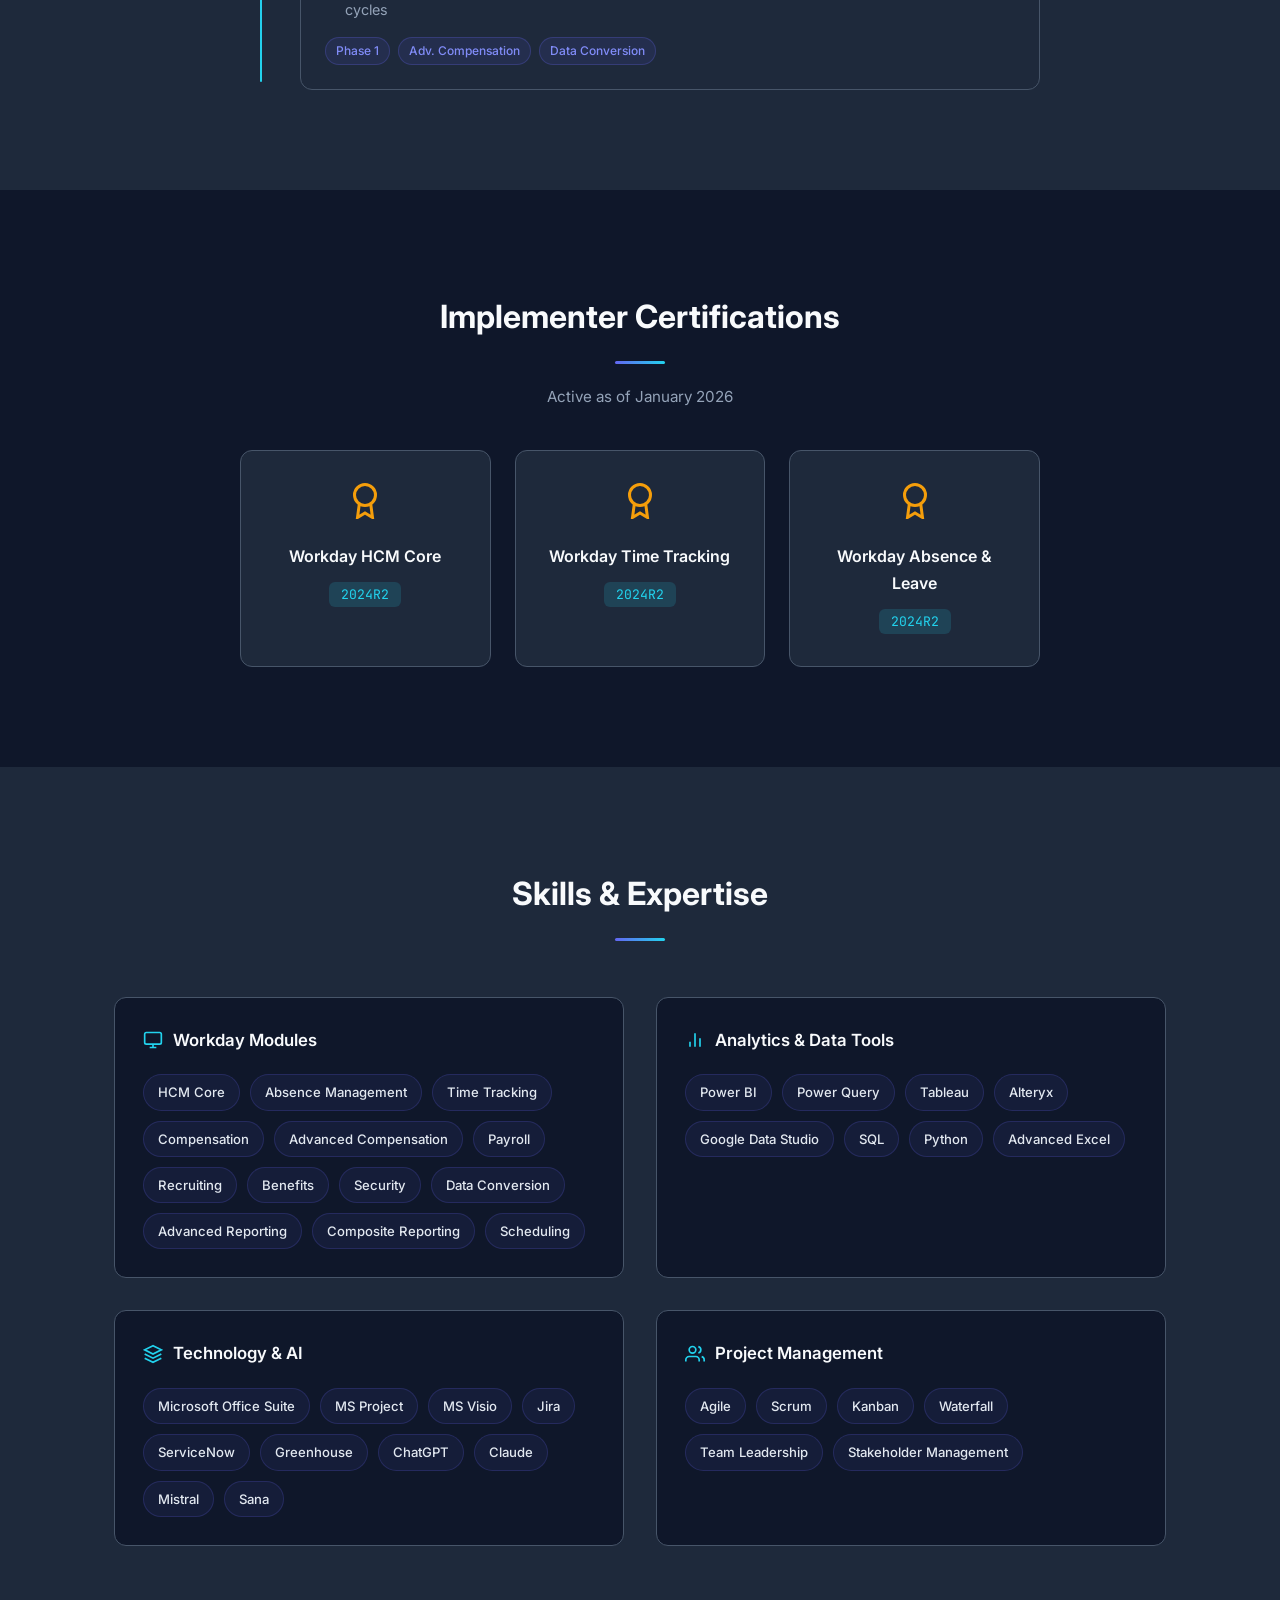
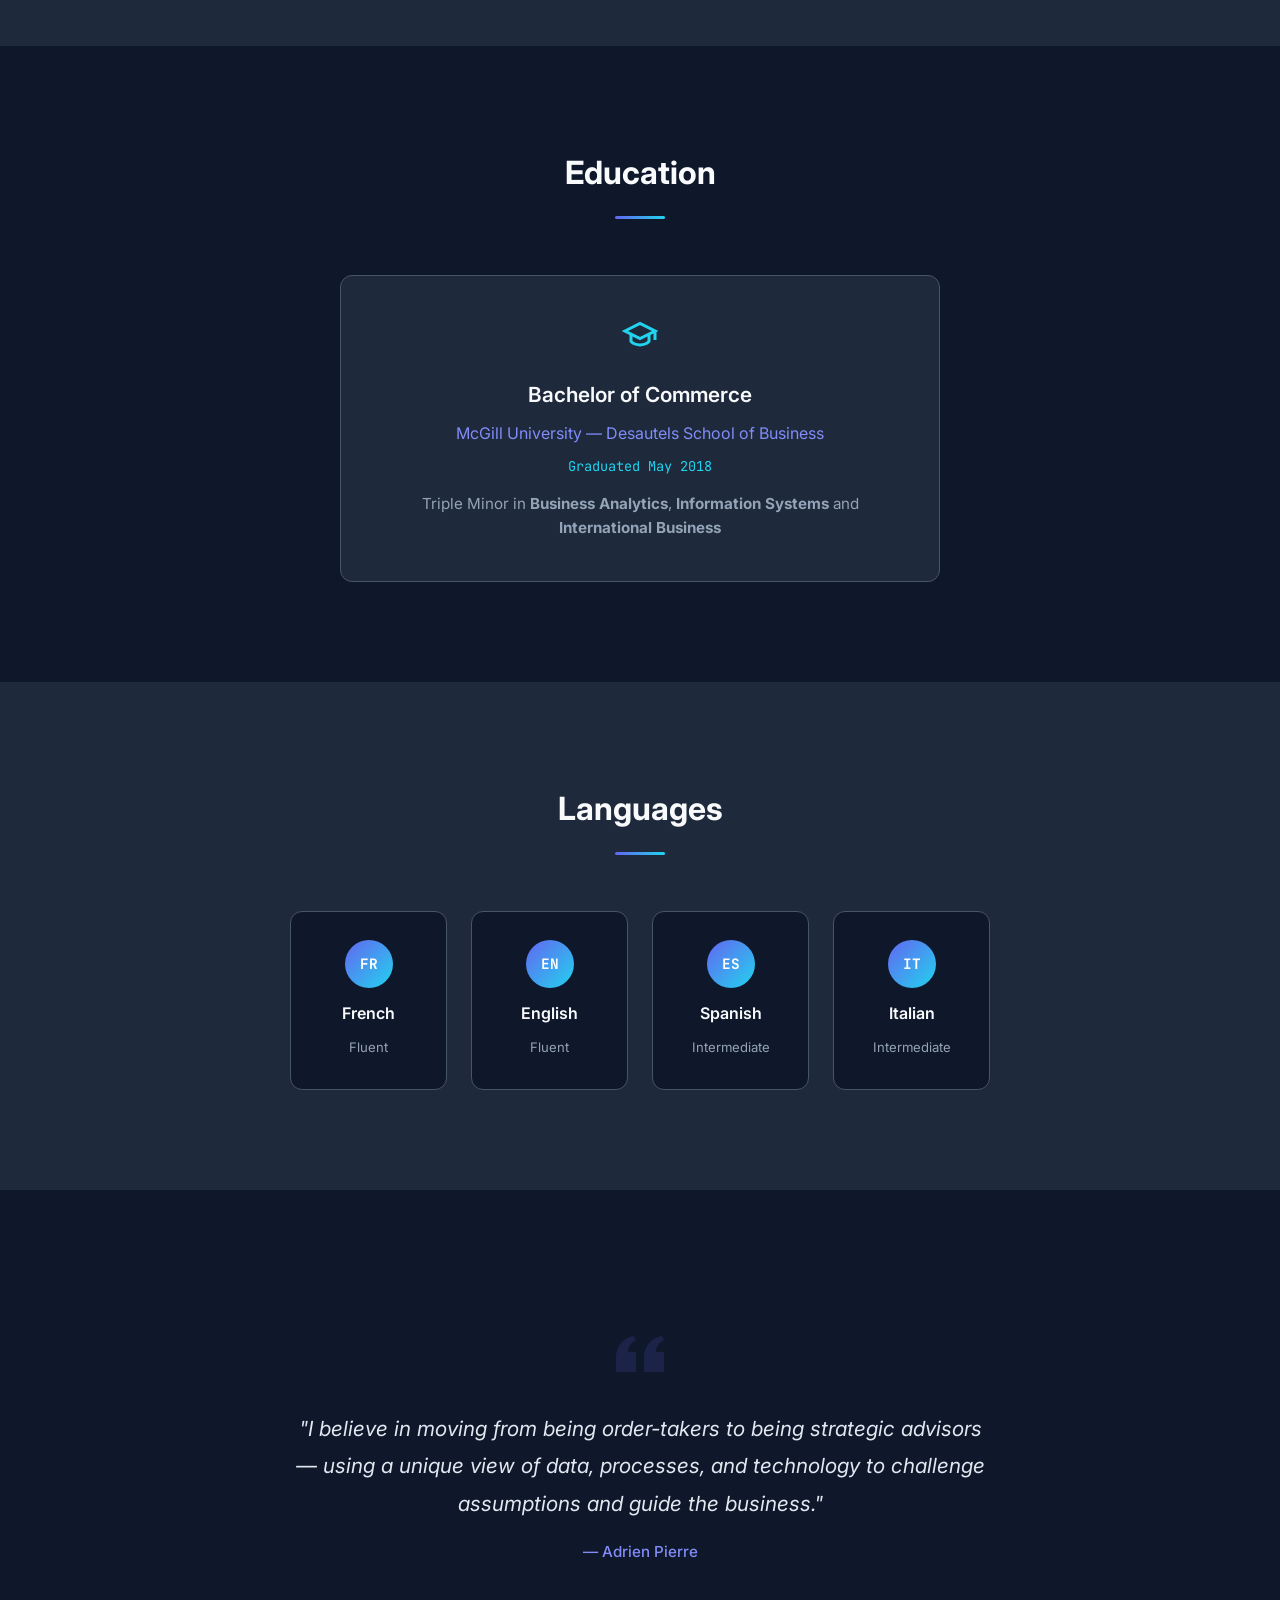
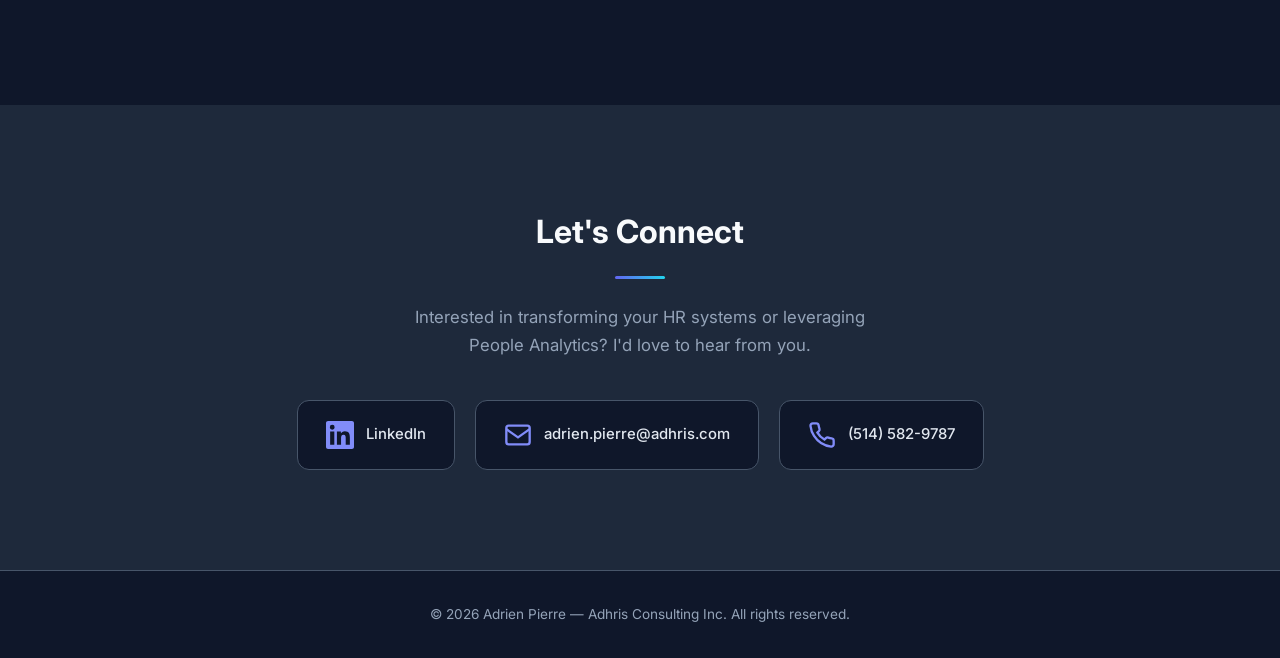
==== commit 09355270: "Replace placeholder logos with real Clearbit API URLs and improve mandate descriptions - Switch comp" ====
--- a/index.html
+++ b/index.html
@@ -23,6 +23,7 @@
                 <li><a href="#education">Education</a></li>
                 <li><a href="#contact">Contact</a></li>
             </ul>
+            <a href="index-fr.html" class="lang-switch" title="Version fran&ccedil;aise">FR</a>
             <button class="nav-toggle" id="nav-toggle" aria-label="Toggle navigation">
                 <span></span>
                 <span></span>
@@ -33,6 +34,7 @@
 
     <!-- Hero Section -->
     <section class="hero" id="hero">
+        <div class="hero-bg-image"></div>
         <div class="hero-bg-shapes">
             <div class="shape shape-1"></div>
             <div class="shape shape-2"></div>
@@ -71,7 +73,8 @@
     </section>
 
     <!-- About Section -->
-    <section class="section" id="about">
+    <section class="section section-montreal" id="about">
+        <div class="section-bg-image about-bg"></div>
         <div class="container">
             <h2 class="section-title">About Me</h2>
             <div class="about-grid">
@@ -123,16 +126,19 @@
                     <div class="timeline-marker"></div>
                     <div class="timeline-content">
                         <div class="timeline-header">
-                            <div>
-                                <h3 class="timeline-role">Workday Absence, Time Tracking, Reporting Consultant</h3>
-                                <p class="timeline-company">Intact Insurance <span class="industry-tag">Financial</span></p>
+                            <div class="timeline-header-left">
+                                <img src="https://logo.clearbit.com/intact.ca?size=128" alt="Intact Insurance" class="company-logo" onerror="this.style.display='none'">
+                                <div>
+                                    <h3 class="timeline-role">Workday Absence, Time Tracking &amp; Reporting Consultant</h3>
+                                    <p class="timeline-company">Intact Insurance <span class="industry-tag">Financial</span></p>
+                                </div>
                             </div>
                             <span class="timeline-date">02/2025 &ndash; 08/2025</span>
                         </div>
                         <ul class="timeline-details">
-                            <li>Merger &amp; Acquisition project for a 3,000 employee company, HCM &amp; Payroll in scope</li>
-                            <li>Led the Time &amp; Absence modules configuration and conversion</li>
-                            <li>Coordinated with teams from Intact as well as the company being acquired</li>
+                            <li>Spearheaded Time &amp; Absence module configuration and data conversion for a <strong>3,000-employee M&amp;A integration</strong> into Canada's largest P&amp;C insurer</li>
+                            <li>Designed and delivered end-to-end Absence and Time Tracking solutions aligned with the acquiring company's policies and collective agreements</li>
+                            <li>Orchestrated cross-functional collaboration between Intact's internal teams and the acquired organization to ensure seamless system harmonization</li>
                         </ul>
                         <div class="timeline-tags">
                             <span class="tag">M&amp;A</span>
@@ -147,18 +153,21 @@
                     <div class="timeline-marker"></div>
                     <div class="timeline-content">
                         <div class="timeline-header">
-                            <div>
-                                <h3 class="timeline-role">Workday Absence, Time Tracking, Reporting Testing Lead</h3>
-                                <p class="timeline-company">Siemens Healthineers <span class="industry-tag">Healthcare</span></p>
+                            <div class="timeline-header-left">
+                                <img src="https://logo.clearbit.com/siemens-healthineers.com?size=128" alt="Siemens Healthineers" class="company-logo" onerror="this.style.display='none'">
+                                <div>
+                                    <h3 class="timeline-role">Workday Absence, Time Tracking &amp; Reporting Testing Lead</h3>
+                                    <p class="timeline-company">Siemens Healthineers <span class="industry-tag">Healthcare</span></p>
+                                </div>
                             </div>
                             <span class="timeline-date">04/2024 &ndash; 02/2025</span>
                         </div>
                         <ul class="timeline-details">
-                            <li>Full HCM Phase 1 Implementation with 3rd party payroll for <strong>30,000 employees</strong>, M&amp;A component, 30+ countries in scope</li>
-                            <li>Led the Unit and E2E testing phases for Time &amp; Absence modules, coordinated a global team of testers</li>
-                            <li>Contributed to the cutover plan in anticipation of Go-Live</li>
-                            <li>Converted complex Time data from legacy systems</li>
-                            <li>Built a variety of reports to simplify and speed up testing</li>
+                            <li>Led the testing strategy for Time &amp; Absence modules across a <strong>30,000-employee, 30+ country</strong> HCM Phase 1 implementation with third-party payroll integration</li>
+                            <li>Coordinated a global team of testers through Unit and E2E testing phases, achieving sign-off milestones on schedule</li>
+                            <li>Engineered the conversion of complex legacy time data, ensuring accuracy and compliance across multiple jurisdictions</li>
+                            <li>Developed custom reports that reduced testing cycle time and streamlined defect identification</li>
+                            <li>Co-authored the cutover plan, defining critical-path activities for a successful Go-Live</li>
                         </ul>
                         <div class="timeline-tags">
                             <span class="tag">Phase 1</span>
@@ -173,17 +182,20 @@
                     <div class="timeline-marker"></div>
                     <div class="timeline-content">
                         <div class="timeline-header">
-                            <div>
-                                <h3 class="timeline-role">Workday Product Manager &amp; Architect</h3>
-                                <p class="timeline-company">CBC <span class="industry-tag">Media</span></p>
+                            <div class="timeline-header-left">
+                                <img src="https://logo.clearbit.com/cbc.ca?size=128" alt="CBC / Radio-Canada" class="company-logo" onerror="this.style.display='none'">
+                                <div>
+                                    <h3 class="timeline-role">Workday Product Manager &amp; Solutions Architect</h3>
+                                    <p class="timeline-company">CBC / Radio-Canada <span class="industry-tag">Media</span></p>
+                                </div>
                             </div>
                             <span class="timeline-date">04/2022 &ndash; 12/2025</span>
                         </div>
                         <ul class="timeline-details">
-                            <li>Full HCM and Payroll Phase 1 Implementation for <strong>10,000 employees</strong></li>
-                            <li>Participated in multiple testing cycles of the entire Time and Absence modules, ensuring they met very complex business requirements</li>
-                            <li>Led the conversion of Catch-up Transactions and Time &amp; Absence data for parallel testing and go-live</li>
-                            <li>Transitioned to the People Analytics team after parallel sign-off to champion key report development</li>
+                            <li>Served as the Time &amp; Absence subject matter expert for a full HCM and Payroll Phase 1 implementation serving <strong>10,000 employees</strong> at Canada's national public broadcaster</li>
+                            <li>Drove multiple end-to-end testing cycles, validating complex union rules, shift differentials and leave entitlements across diverse bargaining units</li>
+                            <li>Owned the conversion of catch-up transactions and historical Time &amp; Absence data, enabling a successful parallel run and on-time Go-Live</li>
+                            <li>Transitioned to the People Analytics team post-launch, designing executive dashboards and KPI reports that empowered data-driven HR decisions</li>
                         </ul>
                         <div class="timeline-tags">
                             <span class="tag">Phase 1</span>
@@ -198,18 +210,21 @@
                     <div class="timeline-marker"></div>
                     <div class="timeline-content">
                         <div class="timeline-header">
-                            <div>
-                                <h3 class="timeline-role">Workday Systems Manager</h3>
-                                <p class="timeline-company">Dentalcorp <span class="industry-tag">Healthcare</span></p>
+                            <div class="timeline-header-left">
+                                <img src="https://logo.clearbit.com/dentalcorp.ca?size=128" alt="Dentalcorp" class="company-logo" onerror="this.style.display='none'">
+                                <div>
+                                    <h3 class="timeline-role">Workday Systems Manager</h3>
+                                    <p class="timeline-company">Dentalcorp <span class="industry-tag">Healthcare</span></p>
+                                </div>
                             </div>
                             <span class="timeline-date">03/2023 &ndash; 01/2024</span>
                         </div>
                         <ul class="timeline-details">
-                            <li>Managed a team of <strong>5 HR Technology analysts and consultants</strong></li>
-                            <li>Led implementation of new features post go-live, plus 2 Workday releases (2023R1+R2)</li>
-                            <li>Acted as SCRUM master and Workday SME for all HCM modules</li>
-                            <li>Proposed, built and presented system and reporting improvements to VP-level stakeholders</li>
-                            <li>Integrated new dental practices into the organization and systems on a regular basis</li>
+                            <li>Managed a team of <strong>5 HR Technology analysts and consultants</strong>, overseeing day-to-day operations and strategic roadmap execution</li>
+                            <li>Successfully delivered 2 Workday release upgrades (2023R1 &amp; R2) and implemented post-Go-Live feature enhancements with zero business disruption</li>
+                            <li>Served as SCRUM master and Workday SME across all HCM modules, driving sprint planning, backlog grooming and cross-team alignment</li>
+                            <li>Designed and presented system optimization proposals and reporting solutions to VP-level stakeholders, securing buy-in for key platform improvements</li>
+                            <li>Standardized the onboarding workflow for newly acquired dental practices, streamlining M&amp;A integration into the Workday ecosystem</li>
                         </ul>
                         <div class="timeline-tags">
                             <span class="tag">Team Lead</span>
@@ -224,16 +239,19 @@
                     <div class="timeline-marker"></div>
                     <div class="timeline-content">
                         <div class="timeline-header">
-                            <div>
-                                <h3 class="timeline-role">Workday HCM and Reporting Consultant</h3>
-                                <p class="timeline-company">CAA Quebec <span class="industry-tag">Travel &amp; Insurance</span></p>
+                            <div class="timeline-header-left">
+                                <img src="https://logo.clearbit.com/caaquebec.com?size=128" alt="CAA Quebec" class="company-logo" onerror="this.style.display='none'">
+                                <div>
+                                    <h3 class="timeline-role">Workday HCM &amp; Reporting Consultant</h3>
+                                    <p class="timeline-company">CAA Quebec <span class="industry-tag">Travel &amp; Insurance</span></p>
+                                </div>
                             </div>
                             <span class="timeline-date">05/2022 &ndash; 12/2023</span>
                         </div>
                         <ul class="timeline-details">
-                            <li>AMS support as well as a Phase 2 (Recruiting and Advanced Compensation)</li>
-                            <li>Developed complex Workday Reports and Dashboards for executive use</li>
-                            <li>Automated the calculation of several HR metrics previously obtained through tedious manual work</li>
+                            <li>Provided ongoing AMS support while concurrently delivering a Phase 2 rollout of Recruiting and Advanced Compensation modules</li>
+                            <li>Developed executive-grade Workday reports and dashboards, giving leadership real-time visibility into workforce metrics</li>
+                            <li>Automated the calculation of key HR KPIs, eliminating hours of manual effort and improving data accuracy for strategic decision-making</li>
                         </ul>
                         <div class="timeline-tags">
                             <span class="tag">Phase 2</span>
@@ -248,16 +266,19 @@
                     <div class="timeline-marker"></div>
                     <div class="timeline-content">
                         <div class="timeline-header">
-                            <div>
-                                <h3 class="timeline-role">HR Reporting and Analytics Lead</h3>
-                                <p class="timeline-company">Unity Technologies <span class="industry-tag">Tech</span></p>
+                            <div class="timeline-header-left">
+                                <img src="https://logo.clearbit.com/unity.com?size=128" alt="Unity Technologies" class="company-logo" onerror="this.style.display='none'">
+                                <div>
+                                    <h3 class="timeline-role">HR Reporting &amp; Analytics Lead</h3>
+                                    <p class="timeline-company">Unity Technologies <span class="industry-tag">Tech</span></p>
+                                </div>
                             </div>
                             <span class="timeline-date">07/2021 &ndash; 04/2022</span>
                         </div>
                         <ul class="timeline-details">
-                            <li>Led people analytics and reporting for the global organization, reporting to the Director of People Technology</li>
-                            <li>Built, improved and automated the calculation of various HR metrics, reports and dashboards</li>
-                            <li>Combined and streamlined Workday data with ATS data in a third-party BI tool for C-level stakeholders</li>
+                            <li>Owned the global People Analytics and reporting function, reporting directly to the Director of People Technology</li>
+                            <li>Built and automated HR metrics, dashboards, and recurring reports, significantly reducing manual reporting effort across the organization</li>
+                            <li>Integrated Workday HCM data with ATS data in a third-party BI platform, delivering unified talent insights to C-suite stakeholders</li>
                         </ul>
                         <div class="timeline-tags">
                             <span class="tag">People Analytics</span>
@@ -280,16 +301,19 @@
                     <div class="timeline-marker"></div>
                     <div class="timeline-content">
                         <div class="timeline-header">
-                            <div>
-                                <h3 class="timeline-role">Workday Reporting Lead</h3>
-                                <p class="timeline-company">PwC Global <span class="industry-tag">Consulting</span></p>
+                            <div class="timeline-header-left">
+                                <img src="https://logo.clearbit.com/pwc.com?size=128" alt="PwC" class="company-logo" onerror="this.style.display='none'">
+                                <div>
+                                    <h3 class="timeline-role">Workday Reporting Lead</h3>
+                                    <p class="timeline-company">PwC Global <span class="industry-tag">Consulting</span></p>
+                                </div>
                             </div>
                             <span class="timeline-date">2021</span>
                         </div>
                         <ul class="timeline-details">
-                            <li>Internal reporting and dashboarding project to build an executive dashboard containing various HR metrics</li>
-                            <li>Built a complex trended dashboard containing matrix and composite reports</li>
-                            <li>Worked closely with leaders based in the US, France and the UK</li>
+                            <li>Designed and built an executive HR dashboard for PwC's internal global operations, consolidating key workforce metrics into a single view</li>
+                            <li>Architected a complex trended dashboard leveraging matrix and composite reports to surface multi-year headcount and attrition trends</li>
+                            <li>Collaborated with senior leaders across the US, France and the UK to align reporting deliverables with global HR strategy</li>
                         </ul>
                         <div class="timeline-tags">
                             <span class="tag">Composite Reports</span>
@@ -303,17 +327,19 @@
                     <div class="timeline-marker"></div>
                     <div class="timeline-content">
                         <div class="timeline-header">
-                            <div>
-                                <h3 class="timeline-role">Workday Reporting Lead</h3>
-                                <p class="timeline-company">Canadian Tire <span class="industry-tag">Retail</span></p>
+                            <div class="timeline-header-left">
+                                <img src="https://logo.clearbit.com/canadiantire.ca?size=128" alt="Canadian Tire" class="company-logo" onerror="this.style.display='none'">
+                                <div>
+                                    <h3 class="timeline-role">Workday Reporting Lead</h3>
+                                    <p class="timeline-company">Canadian Tire <span class="industry-tag">Retail</span></p>
+                                </div>
                             </div>
                             <span class="timeline-date">2020 &ndash; 2021</span>
                         </div>
                         <ul class="timeline-details">
-                            <li>Full HCM and Payroll Phase 1 Implementation for <strong>30,000 employees</strong> in Canada</li>
-                            <li>Led the first formal Reporting Module implementation as part of a Phase 1 project with PwC Canada</li>
-                            <li>Collected, analyzed and consolidated a large quantity of reporting requirements from different organizations and companies</li>
-                            <li>Built core reports and dashboards for executives, HR and Finance</li>
+                            <li>Pioneered PwC Canada's first formal Reporting Module implementation within a full HCM and Payroll Phase 1 deployment for <strong>30,000 employees</strong></li>
+                            <li>Gathered, analyzed and consolidated reporting requirements across multiple business units and subsidiary companies, creating a unified reporting framework</li>
+                            <li>Delivered a suite of core reports and executive dashboards serving HR, Finance and C-level stakeholders</li>
                         </ul>
                         <div class="timeline-tags">
                             <span class="tag">Phase 1</span>
@@ -327,17 +353,20 @@
                     <div class="timeline-marker"></div>
                     <div class="timeline-content">
                         <div class="timeline-header">
-                            <div>
-                                <h3 class="timeline-role">Workday Absence &amp; Data Conversion Consultant</h3>
-                                <p class="timeline-company">Cogeco <span class="industry-tag">Telecom</span></p>
+                            <div class="timeline-header-left">
+                                <img src="https://logo.clearbit.com/cogeco.com?size=128" alt="Cogeco" class="company-logo" onerror="this.style.display='none'">
+                                <div>
+                                    <h3 class="timeline-role">Workday Absence &amp; Data Conversion Consultant</h3>
+                                    <p class="timeline-company">Cogeco <span class="industry-tag">Telecom</span></p>
+                                </div>
                             </div>
                             <span class="timeline-date">2019 &ndash; 2020</span>
                         </div>
                         <ul class="timeline-details">
-                            <li>Full HCM and Payroll Phase 1 implementation for 4,000 employees across Canada and the USA</li>
-                            <li>Led Discovery, Design and Customer Confirmation Sessions (CCS)</li>
-                            <li>Assisted client on-site during Unit Test, End to End and Parallel</li>
-                            <li>Helped with best practices for Absence business processes in the Workday framework</li>
+                            <li>Delivered the Absence Management workstream for a full HCM and Payroll Phase 1 implementation covering <strong>4,000 employees</strong> across Canada and the USA</li>
+                            <li>Facilitated Discovery, Design and Customer Confirmation Sessions (CCS), translating complex leave policies into scalable Workday configurations</li>
+                            <li>Provided hands-on support during Unit, End-to-End and Parallel testing, resolving configuration issues in real time to keep the project on track</li>
+                            <li>Established Absence management best practices within the Workday framework, creating reusable templates for future implementations</li>
                         </ul>
                         <div class="timeline-tags">
                             <span class="tag">Phase 1</span>
@@ -351,17 +380,20 @@
                     <div class="timeline-marker"></div>
                     <div class="timeline-content">
                         <div class="timeline-header">
-                            <div>
-                                <h3 class="timeline-role">Workday Data Conversion &amp; HCM Consultant</h3>
-                                <p class="timeline-company">Fonds de Solidarit&eacute; FTQ <span class="industry-tag">Financial Services</span></p>
+                            <div class="timeline-header-left">
+                                <img src="https://logo.clearbit.com/fondsftq.com?size=128" alt="Fonds de Solidarit&eacute; FTQ" class="company-logo" onerror="this.style.display='none'">
+                                <div>
+                                    <h3 class="timeline-role">Workday Data Conversion &amp; HCM Consultant</h3>
+                                    <p class="timeline-company">Fonds de Solidarit&eacute; FTQ <span class="industry-tag">Financial Services</span></p>
+                                </div>
                             </div>
                             <span class="timeline-date">2018 &ndash; 2019</span>
                         </div>
                         <ul class="timeline-details">
-                            <li>Full HCM and Payroll Workday Phase 1 implementation for 1,000 employees in Quebec</li>
-                            <li>Migrated data and configuration across 4 tenants</li>
-                            <li>Led Discovery Sessions and demos for client training on the Workday Platform</li>
-                            <li>Assisted client on-site during Unit Test, End to End and Parallel</li>
+                            <li>Executed the data conversion strategy for a full HCM and Payroll Phase 1 implementation serving <strong>1,000 employees</strong> at Quebec's largest labour-sponsored investment fund</li>
+                            <li>Successfully migrated employee data and configuration across 4 tenant environments, ensuring integrity at every stage</li>
+                            <li>Facilitated Discovery Sessions and platform demos, accelerating client readiness and Workday adoption</li>
+                            <li>Provided on-site support during Unit, End-to-End and Parallel testing phases, driving rapid issue resolution</li>
                         </ul>
                         <div class="timeline-tags">
                             <span class="tag">Phase 1</span>
@@ -375,17 +407,20 @@
                     <div class="timeline-marker"></div>
                     <div class="timeline-content">
                         <div class="timeline-header">
-                            <div>
-                                <h3 class="timeline-role">Workday Data Conversion &amp; Advanced Compensation Consultant</h3>
-                                <p class="timeline-company">SSQ <span class="industry-tag">Insurance</span></p>
+                            <div class="timeline-header-left">
+                                <img src="https://logo.clearbit.com/ssq.ca?size=128" alt="SSQ Insurance" class="company-logo" onerror="this.style.display='none'">
+                                <div>
+                                    <h3 class="timeline-role">Workday Data Conversion &amp; Advanced Compensation Consultant</h3>
+                                    <p class="timeline-company">SSQ Insurance <span class="industry-tag">Insurance</span></p>
+                                </div>
                             </div>
                             <span class="timeline-date">2018 &ndash; 2019</span>
                         </div>
                         <ul class="timeline-details">
-                            <li>Full HCM and Payroll Workday Phase 1 implementation for 2,200 employees in Canada</li>
-                            <li>Migrated data and configuration across 4 tenants</li>
-                            <li>Led Discovery Sessions and demos for client training on the Workday Platform</li>
-                            <li>Assisted client on-site during Unit Test, End to End and Parallel</li>
+                            <li>Managed data conversion and Advanced Compensation configuration for a full HCM and Payroll Phase 1 implementation covering <strong>2,200 employees</strong></li>
+                            <li>Migrated employee records and compensation structures across 4 tenant environments with full data validation</li>
+                            <li>Led Discovery Sessions and hands-on platform demos, building client confidence in the Workday ecosystem</li>
+                            <li>Supported all testing phases on-site, ensuring defects were triaged and resolved within sprint cycles</li>
                         </ul>
                         <div class="timeline-tags">
                             <span class="tag">Phase 1</span>
--- a/styles.css
+++ b/styles.css
@@ -131,6 +131,24 @@
     background: rgba(255, 255, 255, 0.05);
 }
 
+.lang-switch {
+    font-family: var(--font-mono);
+    font-size: 0.8rem;
+    font-weight: 600;
+    color: var(--color-accent);
+    background: var(--color-accent-glow);
+    border: 1px solid rgba(34, 211, 238, 0.3);
+    padding: 5px 12px;
+    border-radius: var(--radius-sm);
+    transition: var(--transition);
+    margin-left: 8px;
+}
+
+.lang-switch:hover {
+    background: rgba(34, 211, 238, 0.25);
+    border-color: var(--color-accent);
+}
+
 .nav-toggle {
     display: none;
     flex-direction: column;
@@ -161,6 +179,14 @@
     position: relative;
     overflow: hidden;
     padding: 100px 0 60px;
+}
+
+.hero-bg-image {
+    position: absolute;
+    inset: 0;
+    background: url('images/montreal-hero.jpg') center/cover no-repeat;
+    opacity: 0.15;
+    z-index: 0;
 }
 
 .hero-bg-shapes {
@@ -431,6 +457,33 @@
 }
 
 /* ========================================
+   Montreal Background Sections
+   ======================================== */
+.section-montreal {
+    position: relative;
+}
+
+.section-bg-image {
+    position: absolute;
+    inset: 0;
+    background-size: cover;
+    background-position: center;
+    background-repeat: no-repeat;
+    opacity: 0.07;
+    z-index: 0;
+    pointer-events: none;
+}
+
+.section-montreal .container {
+    position: relative;
+    z-index: 1;
+}
+
+.about-bg {
+    background-image: url('images/montreal-about.jpg');
+}
+
+/* ========================================
    About Section
    ======================================== */
 .about-grid {
@@ -603,6 +656,25 @@
     margin-bottom: 16px;
     flex-wrap: wrap;
     gap: 8px;
+}
+
+.timeline-header-left {
+    display: flex;
+    align-items: flex-start;
+    gap: 14px;
+    flex: 1;
+    min-width: 0;
+}
+
+.company-logo {
+    width: 44px;
+    height: 44px;
+    border-radius: var(--radius-sm);
+    object-fit: contain;
+    background: rgba(255, 255, 255, 0.9);
+    padding: 6px;
+    flex-shrink: 0;
+    border: 1px solid var(--color-border);
 }
 
 .timeline-role {
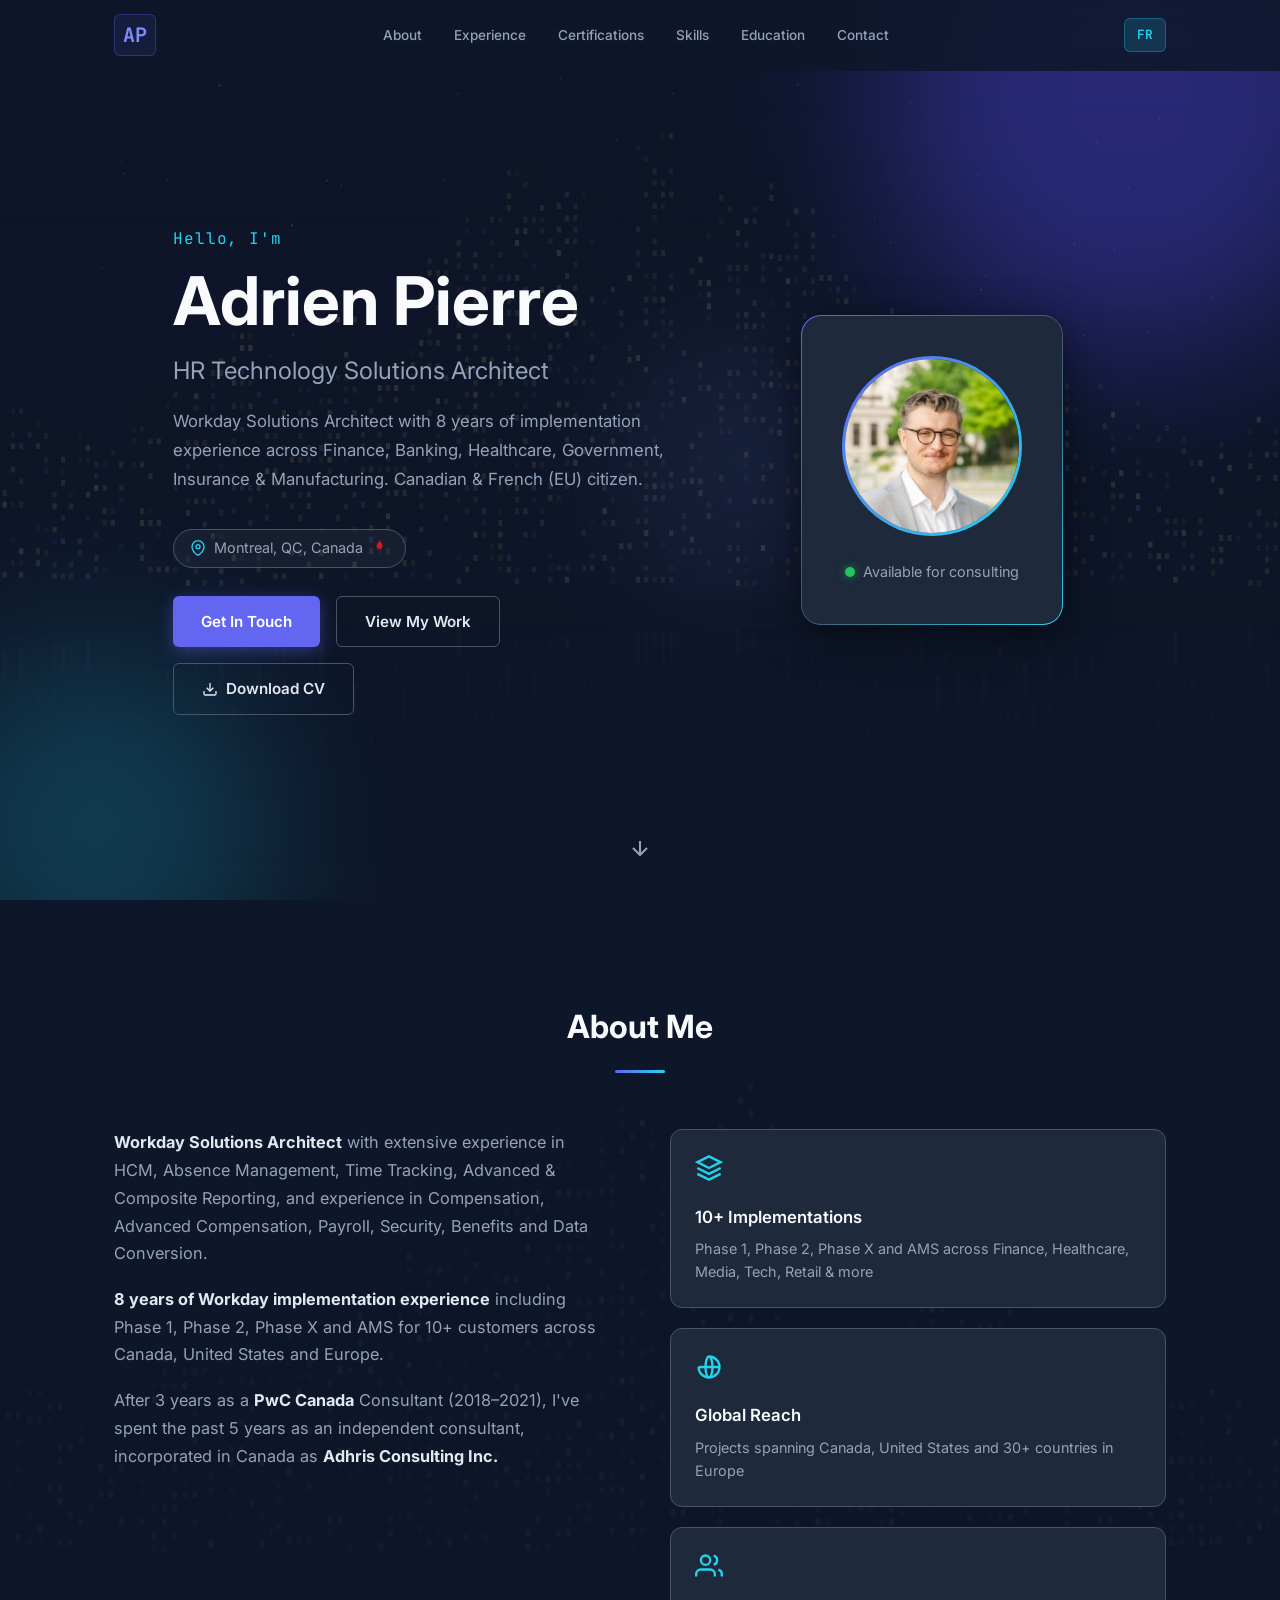
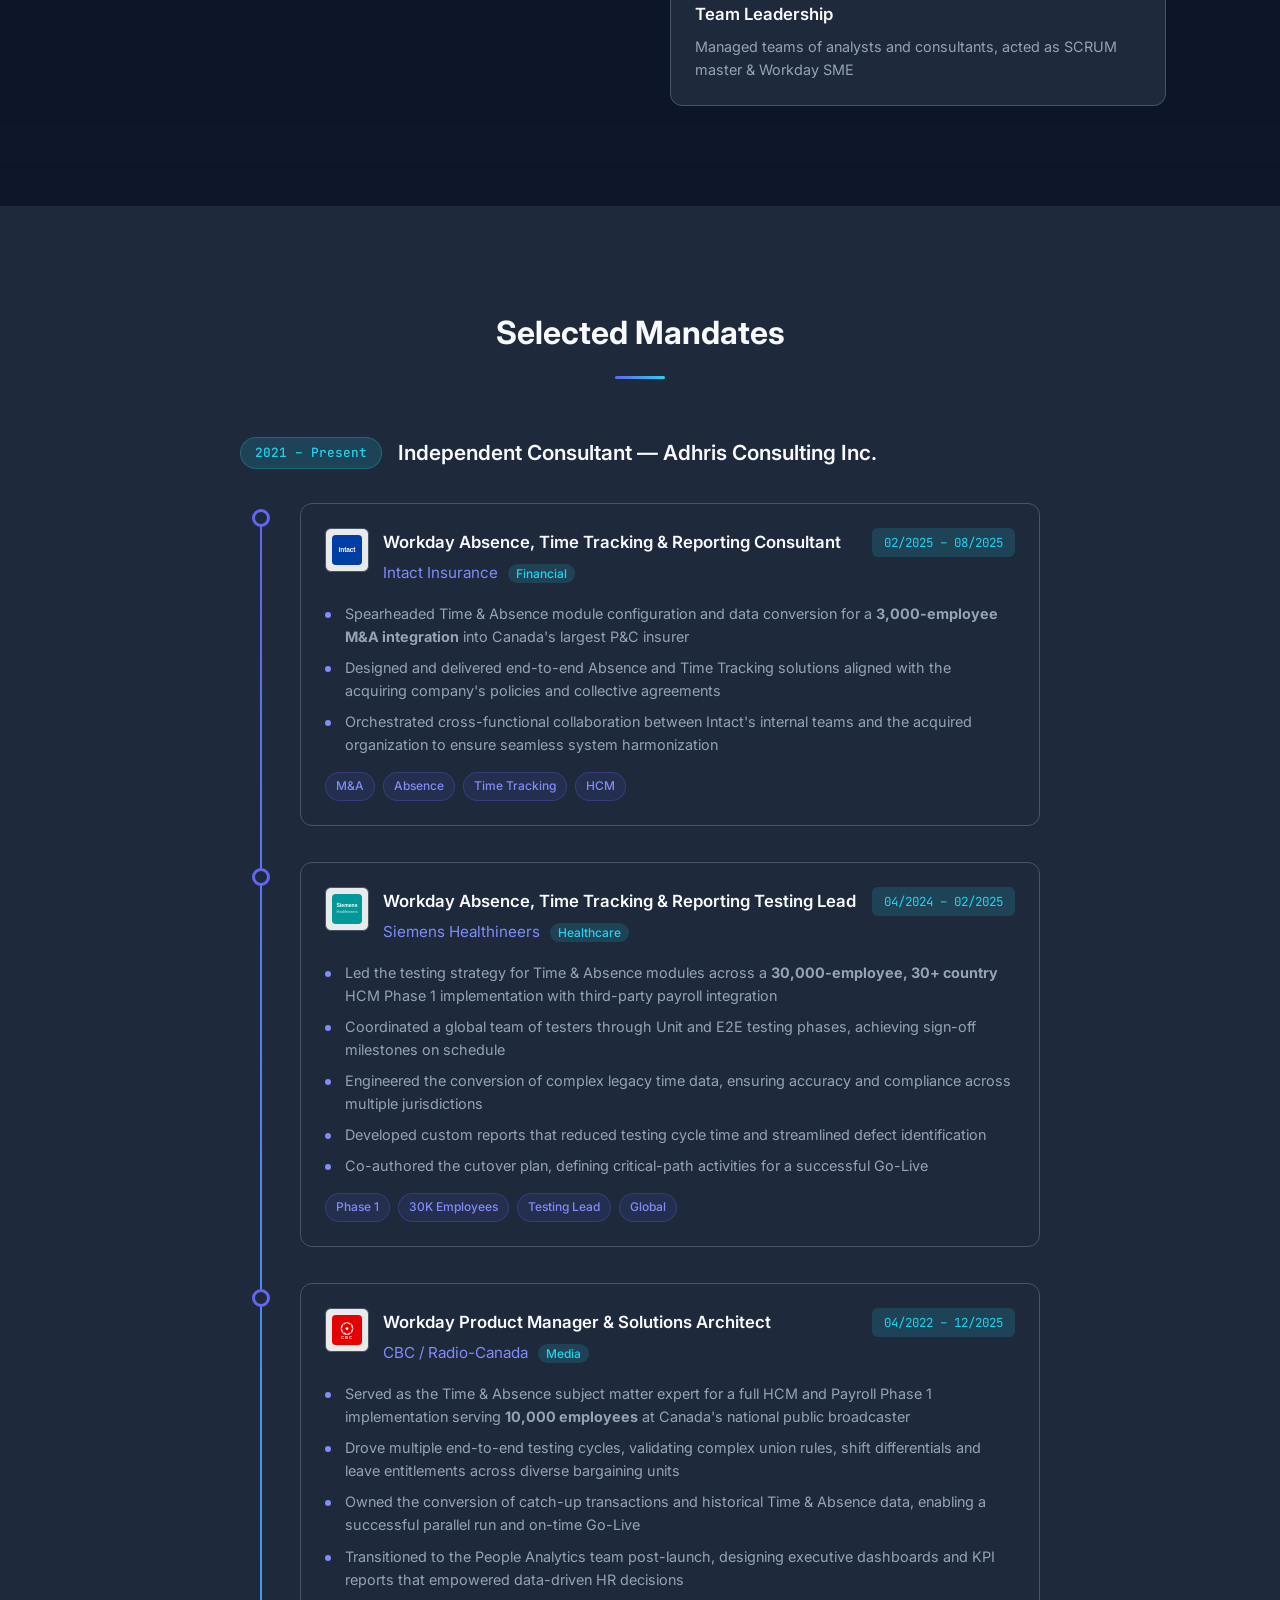
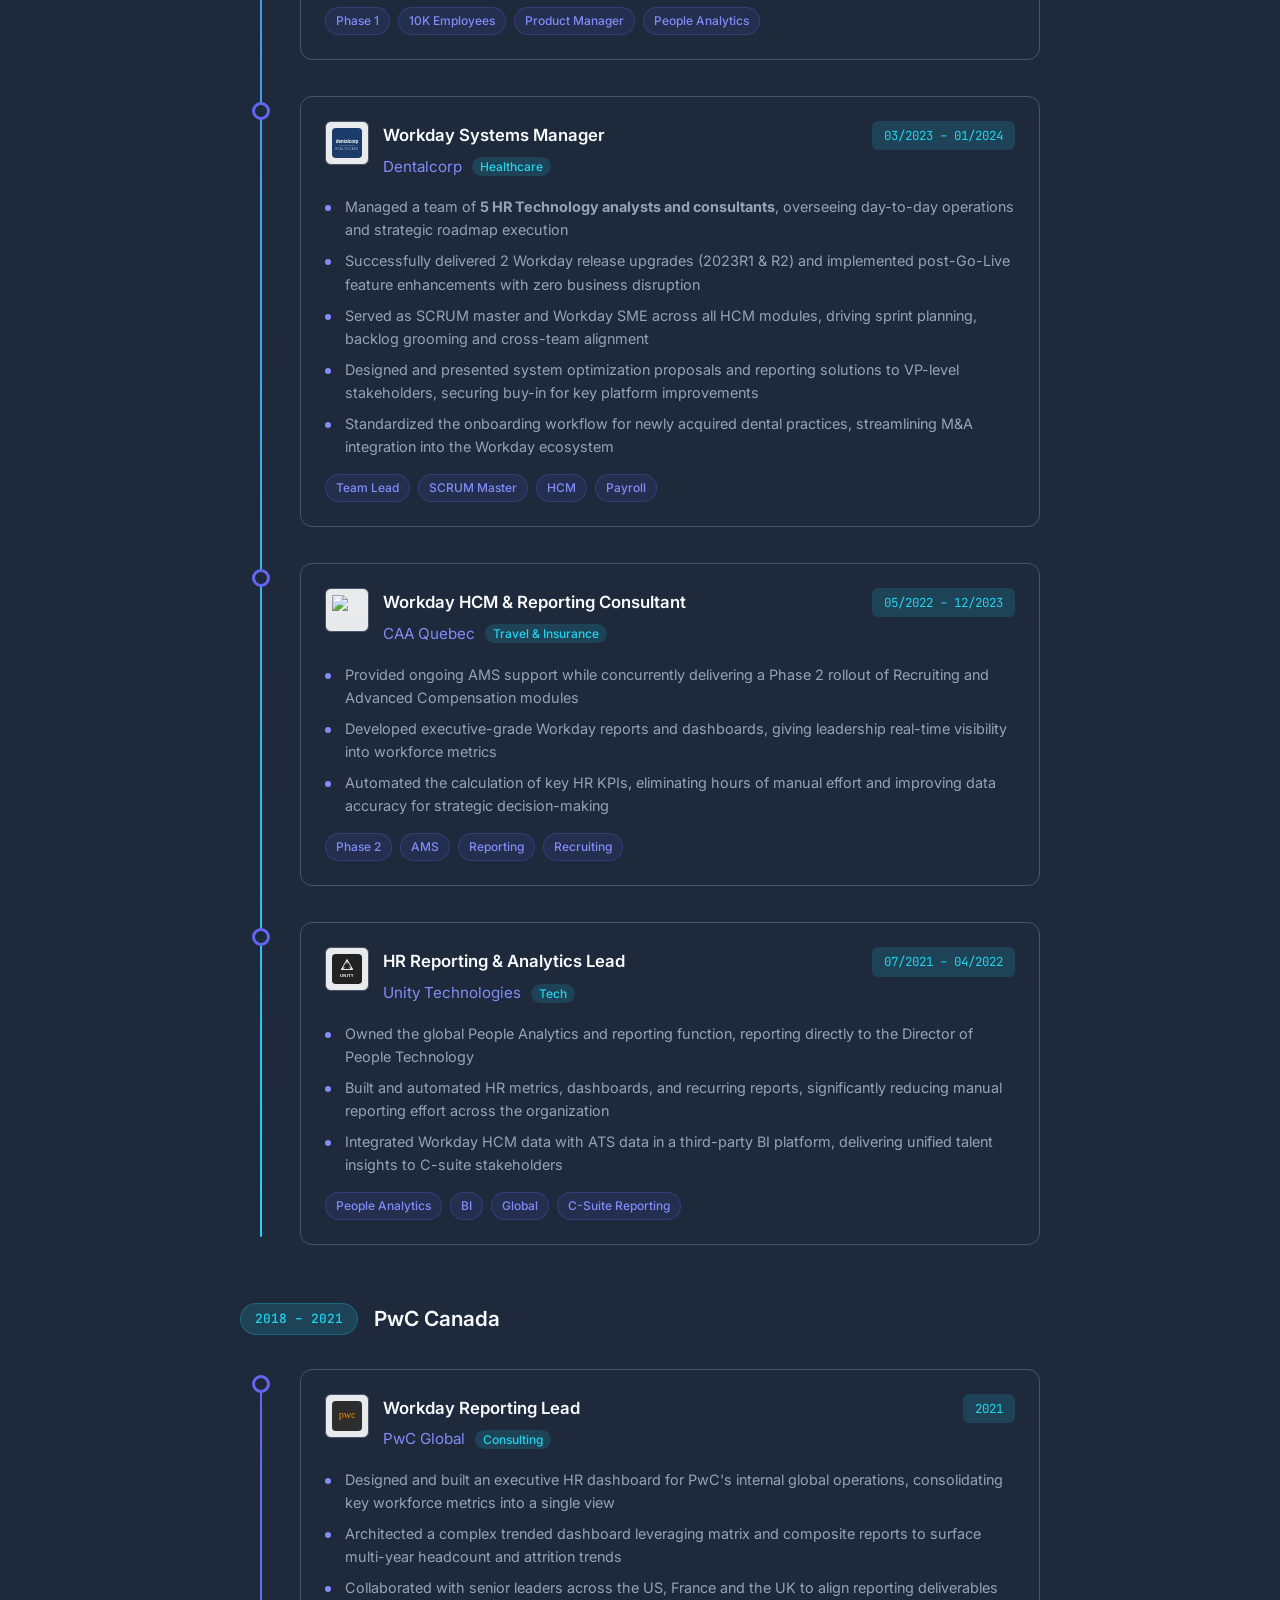
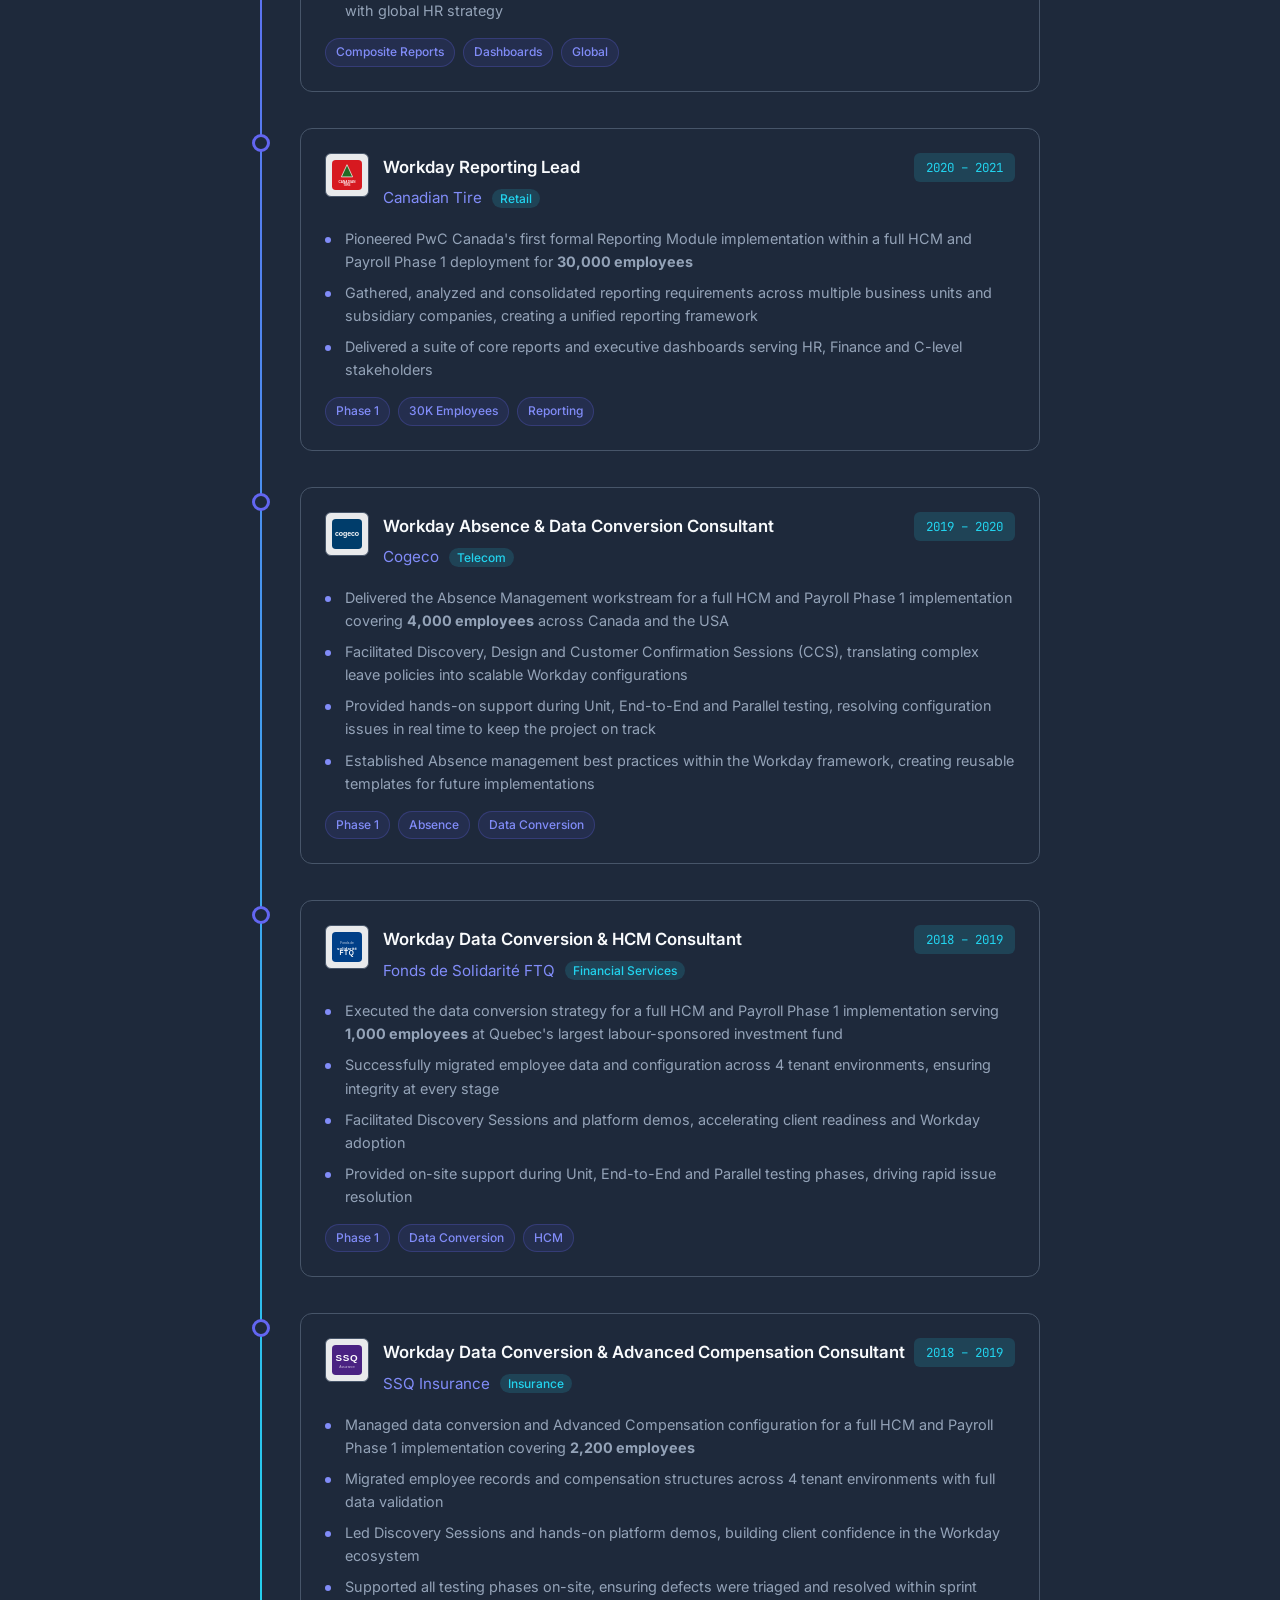
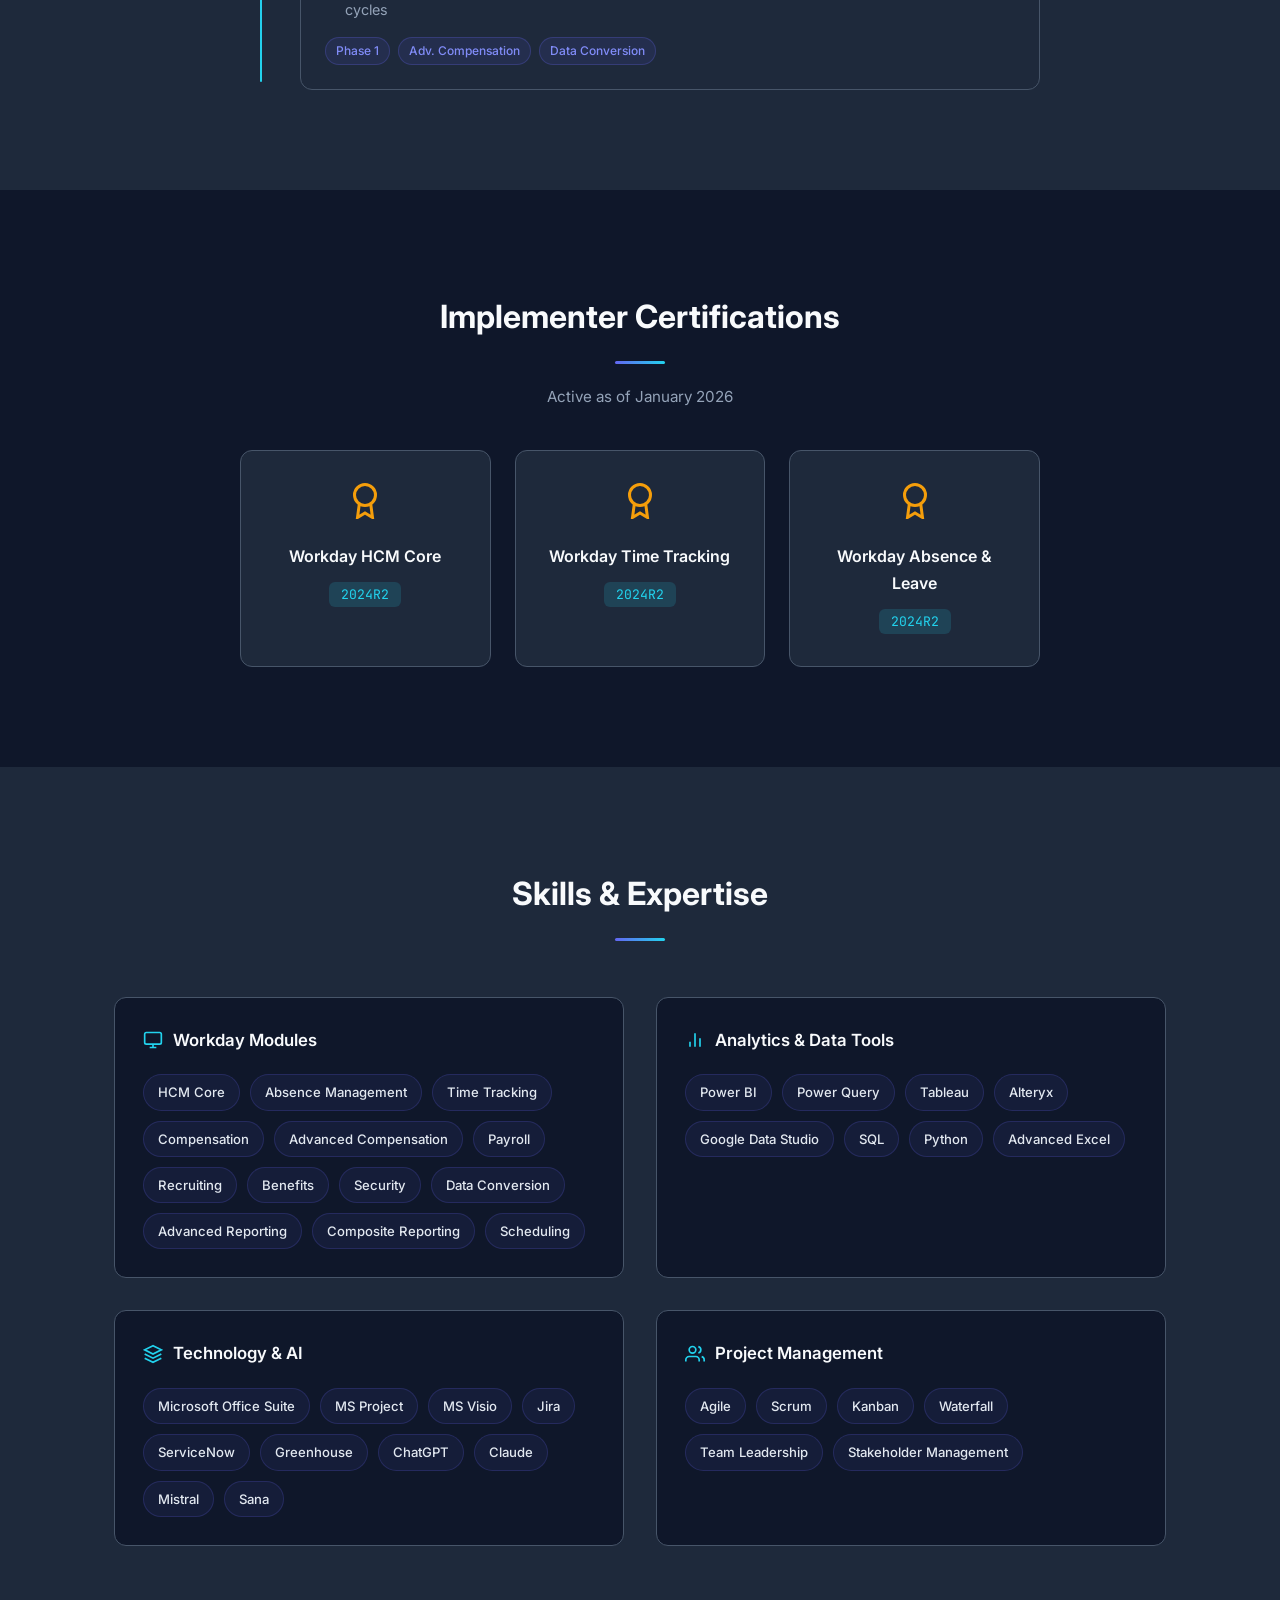
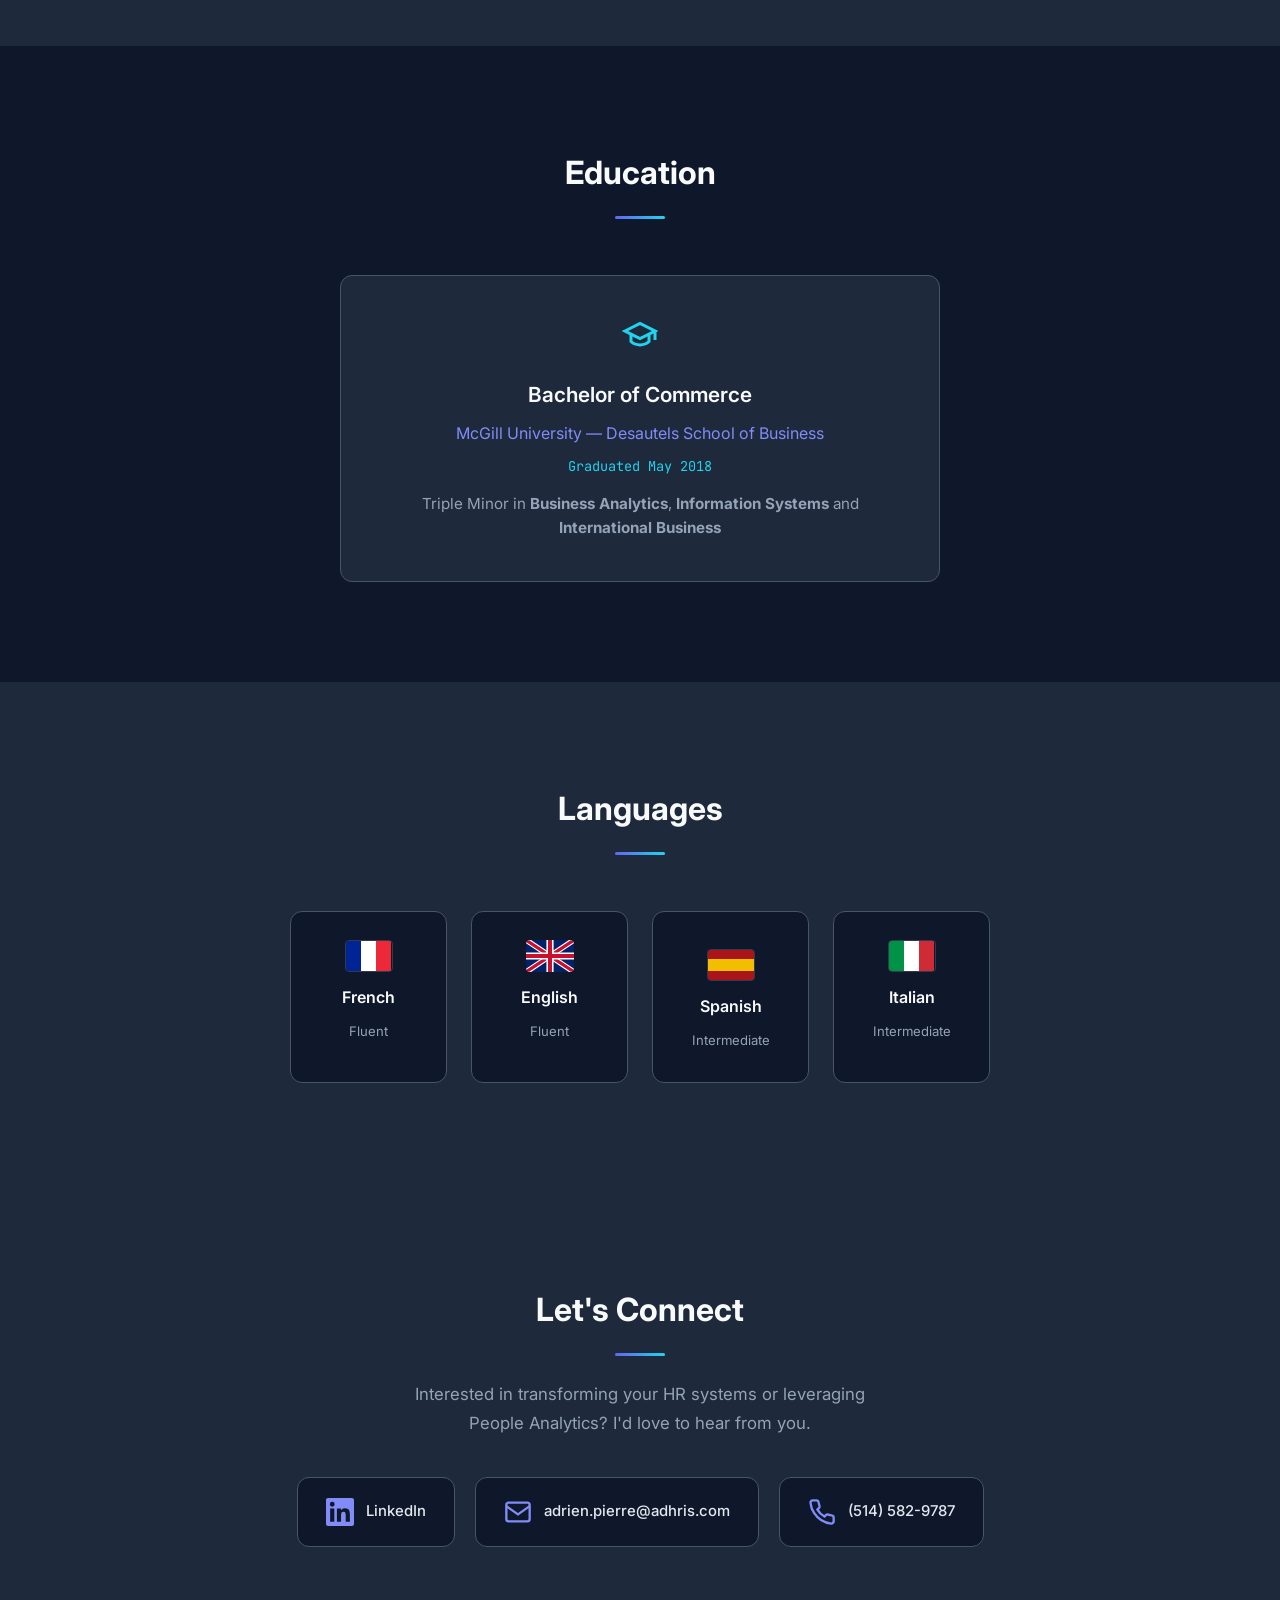
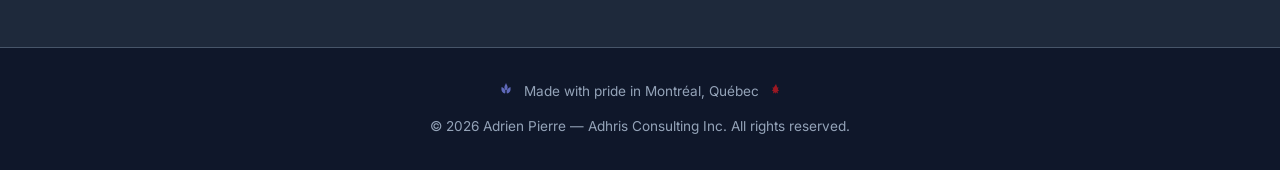
==== commit 02cb735f: "Fix company logos, remove quote section, add Montreal/Canada elements - Replace broken Clearbit API " ====
--- a/index.html
+++ b/index.html
@@ -46,6 +46,11 @@
                 <h1 class="hero-name">Adrien Pierre</h1>
                 <h2 class="hero-title">HR Technology Solutions Architect</h2>
                 <p class="hero-subtitle">Workday Solutions Architect with 8 years of implementation experience across Finance, Banking, Healthcare, Government, Insurance &amp; Manufacturing. Canadian &amp; French (EU) citizen.</p>
+                <div class="hero-location">
+                    <svg width="16" height="16" viewBox="0 0 24 24" fill="none" stroke="currentColor" stroke-width="2"><path d="M21 10c0 7-9 13-9 13s-9-6-9-13a9 9 0 0118 0z"/><circle cx="12" cy="10" r="3"/></svg>
+                    <span>Montreal, QC, Canada</span>
+                    <svg class="maple-leaf-icon" width="18" height="18" viewBox="0 0 36 36" fill="currentColor"><path d="M18 2l2.5 7h3l-2 3 2.5 4h-3l1 5-4-2.5L18 22l-2-3.5-4 2.5 1-5h-3l2.5-4-2-3h3L18 2z"/></svg>
+                </div>
                 <div class="hero-cta">
                     <a href="#contact" class="btn btn-primary">Get In Touch</a>
                     <a href="#experience" class="btn btn-outline">View My Work</a>
@@ -127,7 +132,7 @@
                     <div class="timeline-content">
                         <div class="timeline-header">
                             <div class="timeline-header-left">
-                                <img src="https://logo.clearbit.com/intact.ca?size=128" alt="Intact Insurance" class="company-logo" onerror="this.style.display='none'">
+                                <img src="images/logos/intact.svg" alt="Intact Insurance" class="company-logo">
                                 <div>
                                     <h3 class="timeline-role">Workday Absence, Time Tracking &amp; Reporting Consultant</h3>
                                     <p class="timeline-company">Intact Insurance <span class="industry-tag">Financial</span></p>
@@ -154,7 +159,7 @@
                     <div class="timeline-content">
                         <div class="timeline-header">
                             <div class="timeline-header-left">
-                                <img src="https://logo.clearbit.com/siemens-healthineers.com?size=128" alt="Siemens Healthineers" class="company-logo" onerror="this.style.display='none'">
+                                <img src="images/logos/siemens-healthineers.svg" alt="Siemens Healthineers" class="company-logo">
                                 <div>
                                     <h3 class="timeline-role">Workday Absence, Time Tracking &amp; Reporting Testing Lead</h3>
                                     <p class="timeline-company">Siemens Healthineers <span class="industry-tag">Healthcare</span></p>
@@ -183,7 +188,7 @@
                     <div class="timeline-content">
                         <div class="timeline-header">
                             <div class="timeline-header-left">
-                                <img src="https://logo.clearbit.com/cbc.ca?size=128" alt="CBC / Radio-Canada" class="company-logo" onerror="this.style.display='none'">
+                                <img src="images/logos/cbc.svg" alt="CBC / Radio-Canada" class="company-logo">
                                 <div>
                                     <h3 class="timeline-role">Workday Product Manager &amp; Solutions Architect</h3>
                                     <p class="timeline-company">CBC / Radio-Canada <span class="industry-tag">Media</span></p>
@@ -211,7 +216,7 @@
                     <div class="timeline-content">
                         <div class="timeline-header">
                             <div class="timeline-header-left">
-                                <img src="https://logo.clearbit.com/dentalcorp.ca?size=128" alt="Dentalcorp" class="company-logo" onerror="this.style.display='none'">
+                                <img src="images/logos/dentalcorp.svg" alt="Dentalcorp" class="company-logo">
                                 <div>
                                     <h3 class="timeline-role">Workday Systems Manager</h3>
                                     <p class="timeline-company">Dentalcorp <span class="industry-tag">Healthcare</span></p>
@@ -240,7 +245,7 @@
                     <div class="timeline-content">
                         <div class="timeline-header">
                             <div class="timeline-header-left">
-                                <img src="https://logo.clearbit.com/caaquebec.com?size=128" alt="CAA Quebec" class="company-logo" onerror="this.style.display='none'">
+                                <img src="images/logos/caaquebec.svg" alt="CAA Quebec" class="company-logo">
                                 <div>
                                     <h3 class="timeline-role">Workday HCM &amp; Reporting Consultant</h3>
                                     <p class="timeline-company">CAA Quebec <span class="industry-tag">Travel &amp; Insurance</span></p>
@@ -267,7 +272,7 @@
                     <div class="timeline-content">
                         <div class="timeline-header">
                             <div class="timeline-header-left">
-                                <img src="https://logo.clearbit.com/unity.com?size=128" alt="Unity Technologies" class="company-logo" onerror="this.style.display='none'">
+                                <img src="images/logos/unity.svg" alt="Unity Technologies" class="company-logo">
                                 <div>
                                     <h3 class="timeline-role">HR Reporting &amp; Analytics Lead</h3>
                                     <p class="timeline-company">Unity Technologies <span class="industry-tag">Tech</span></p>
@@ -302,7 +307,7 @@
                     <div class="timeline-content">
                         <div class="timeline-header">
                             <div class="timeline-header-left">
-                                <img src="https://logo.clearbit.com/pwc.com?size=128" alt="PwC" class="company-logo" onerror="this.style.display='none'">
+                                <img src="images/logos/pwc.svg" alt="PwC" class="company-logo">
                                 <div>
                                     <h3 class="timeline-role">Workday Reporting Lead</h3>
                                     <p class="timeline-company">PwC Global <span class="industry-tag">Consulting</span></p>
@@ -328,7 +333,7 @@
                     <div class="timeline-content">
                         <div class="timeline-header">
                             <div class="timeline-header-left">
-                                <img src="https://logo.clearbit.com/canadiantire.ca?size=128" alt="Canadian Tire" class="company-logo" onerror="this.style.display='none'">
+                                <img src="images/logos/canadiantire.svg" alt="Canadian Tire" class="company-logo">
                                 <div>
                                     <h3 class="timeline-role">Workday Reporting Lead</h3>
                                     <p class="timeline-company">Canadian Tire <span class="industry-tag">Retail</span></p>
@@ -354,7 +359,7 @@
                     <div class="timeline-content">
                         <div class="timeline-header">
                             <div class="timeline-header-left">
-                                <img src="https://logo.clearbit.com/cogeco.com?size=128" alt="Cogeco" class="company-logo" onerror="this.style.display='none'">
+                                <img src="images/logos/cogeco.svg" alt="Cogeco" class="company-logo">
                                 <div>
                                     <h3 class="timeline-role">Workday Absence &amp; Data Conversion Consultant</h3>
                                     <p class="timeline-company">Cogeco <span class="industry-tag">Telecom</span></p>
@@ -381,7 +386,7 @@
                     <div class="timeline-content">
                         <div class="timeline-header">
                             <div class="timeline-header-left">
-                                <img src="https://logo.clearbit.com/fondsftq.com?size=128" alt="Fonds de Solidarit&eacute; FTQ" class="company-logo" onerror="this.style.display='none'">
+                                <img src="images/logos/fondsftq.svg" alt="Fonds de Solidarit&eacute; FTQ" class="company-logo">
                                 <div>
                                     <h3 class="timeline-role">Workday Data Conversion &amp; HCM Consultant</h3>
                                     <p class="timeline-company">Fonds de Solidarit&eacute; FTQ <span class="industry-tag">Financial Services</span></p>
@@ -408,7 +413,7 @@
                     <div class="timeline-content">
                         <div class="timeline-header">
                             <div class="timeline-header-left">
-                                <img src="https://logo.clearbit.com/ssq.ca?size=128" alt="SSQ Insurance" class="company-logo" onerror="this.style.display='none'">
+                                <img src="images/logos/ssq.svg" alt="SSQ Insurance" class="company-logo">
                                 <div>
                                     <h3 class="timeline-role">Workday Data Conversion &amp; Advanced Compensation Consultant</h3>
                                     <p class="timeline-company">SSQ Insurance <span class="industry-tag">Insurance</span></p>
@@ -570,38 +575,39 @@
             <h2 class="section-title">Languages</h2>
             <div class="languages-grid">
                 <div class="language-card">
-                    <span class="language-flag">FR</span>
+                    <span class="language-flag flag-fr" aria-label="France">
+                        <span class="flag-stripe" style="background:#002395"></span>
+                        <span class="flag-stripe" style="background:#ffffff"></span>
+                        <span class="flag-stripe" style="background:#ED2939"></span>
+                    </span>
                     <h3>French</h3>
                     <span class="language-level">Fluent</span>
                 </div>
                 <div class="language-card">
-                    <span class="language-flag">EN</span>
+                    <span class="language-flag flag-en" aria-label="United Kingdom">
+                        <svg viewBox="0 0 60 40" width="48" height="32" style="border-radius:4px;overflow:hidden"><rect width="60" height="40" fill="#012169"/><path d="M0 0L60 40M60 0L0 40" stroke="#fff" stroke-width="7"/><path d="M0 0L60 40M60 0L0 40" stroke="#C8102E" stroke-width="4"/><path d="M30 0v40M0 20h60" stroke="#fff" stroke-width="9"/><path d="M30 0v40M0 20h60" stroke="#C8102E" stroke-width="5"/></svg>
+                    </span>
                     <h3>English</h3>
                     <span class="language-level">Fluent</span>
                 </div>
                 <div class="language-card">
-                    <span class="language-flag">ES</span>
+                    <span class="language-flag flag-es" aria-label="Spain">
+                        <span class="flag-stripe-h" style="background:#AA151B;height:30%"></span>
+                        <span class="flag-stripe-h" style="background:#F1BF00;height:40%"></span>
+                        <span class="flag-stripe-h" style="background:#AA151B;height:30%"></span>
+                    </span>
                     <h3>Spanish</h3>
                     <span class="language-level">Intermediate</span>
                 </div>
                 <div class="language-card">
-                    <span class="language-flag">IT</span>
+                    <span class="language-flag flag-it" aria-label="Italy">
+                        <span class="flag-stripe" style="background:#009246"></span>
+                        <span class="flag-stripe" style="background:#ffffff"></span>
+                        <span class="flag-stripe" style="background:#CE2B37"></span>
+                    </span>
                     <h3>Italian</h3>
                     <span class="language-level">Intermediate</span>
                 </div>
-            </div>
-        </div>
-    </section>
-
-    <!-- Philosophy Section -->
-    <section class="section" id="philosophy">
-        <div class="container">
-            <div class="quote-block">
-                <svg class="quote-icon" width="48" height="48" viewBox="0 0 24 24" fill="currentColor" opacity="0.15"><path d="M14.017 21v-7.391c0-5.704 3.731-9.57 8.983-10.609l.995 2.151c-2.432.917-3.995 3.638-3.995 5.849h4v10h-9.983zm-14.017 0v-7.391c0-5.704 3.748-9.57 9-10.609l.996 2.151c-2.433.917-3.996 3.638-3.996 5.849h3.983v10h-9.983z"/></svg>
-                <blockquote>
-                    "I believe in moving from being order-takers to being strategic advisors &mdash; using a unique view of data, processes, and technology to challenge assumptions and guide the business."
-                </blockquote>
-                <cite>&mdash; Adrien Pierre</cite>
             </div>
         </div>
     </section>
@@ -631,6 +637,11 @@
     <!-- Footer -->
     <footer class="footer">
         <div class="container">
+            <div class="footer-location">
+                <svg class="footer-fleur" width="20" height="20" viewBox="0 0 100 100" fill="currentColor"><path d="M50 5c3 8 8 15 8 22s-4 12-8 15c-4-3-8-8-8-15s5-14 8-22zM28 25c8 3 14 9 17 15s2 13 0 17c-5-1-11-4-15-10S27 33 28 25zM72 25c-8 3-14 9-17 15s-2 13 0 17c5-1 11-4 15-10S73 33 72 25zM50 55v40M40 65h20"/></svg>
+                <span>Made with pride in Montr&eacute;al, Qu&eacute;bec</span>
+                <svg class="footer-maple" width="18" height="18" viewBox="0 0 36 36" fill="currentColor"><path d="M18 2l2.5 7h3l-2 3 2.5 4h-3l1 5-4-2.5L18 22l-2-3.5-4 2.5 1-5h-3l2.5-4-2-3h3L18 2z"/></svg>
+            </div>
             <p>&copy; 2026 Adrien Pierre &mdash; Adhris Consulting Inc. All rights reserved.</p>
         </div>
     </footer>
--- a/styles.css
+++ b/styles.css
@@ -283,6 +283,31 @@
     line-height: 1.7;
 }
 
+.hero-location {
+    display: inline-flex;
+    align-items: center;
+    gap: 8px;
+    font-size: 0.9rem;
+    color: var(--color-text-muted);
+    margin-bottom: 28px;
+    padding: 6px 16px;
+    background: rgba(255, 255, 255, 0.04);
+    border: 1px solid var(--color-border);
+    border-radius: 20px;
+}
+
+.hero-location svg {
+    flex-shrink: 0;
+}
+
+.hero-location svg:first-child {
+    color: var(--color-accent);
+}
+
+.maple-leaf-icon {
+    color: #D71920;
+}
+
 .hero-cta {
     display: flex;
     gap: 16px;
@@ -958,14 +983,36 @@
     align-items: center;
     justify-content: center;
     width: 48px;
-    height: 48px;
-    border-radius: 50%;
-    background: linear-gradient(135deg, var(--color-primary), var(--color-accent));
-    color: white;
-    font-weight: 700;
-    font-size: 0.9rem;
-    font-family: var(--font-mono);
+    height: 32px;
+    border-radius: 4px;
+    overflow: hidden;
     margin-bottom: 12px;
+    border: 1px solid rgba(255, 255, 255, 0.15);
+}
+
+.language-flag.flag-fr,
+.language-flag.flag-it {
+    flex-direction: row;
+}
+
+.language-flag.flag-es {
+    flex-direction: column;
+}
+
+.flag-stripe {
+    flex: 1;
+    height: 100%;
+}
+
+.flag-stripe-h {
+    width: 100%;
+}
+
+.language-flag.flag-en {
+    background: none;
+    border: none;
+    width: auto;
+    height: auto;
 }
 
 .language-card h3 {
@@ -1062,6 +1109,26 @@
     padding: 32px 0;
     text-align: center;
     border-top: 1px solid var(--color-border);
+}
+
+.footer-location {
+    display: flex;
+    align-items: center;
+    justify-content: center;
+    gap: 8px;
+    margin-bottom: 12px;
+    font-size: 0.85rem;
+    color: var(--color-text-muted);
+}
+
+.footer-fleur {
+    color: var(--color-primary-light);
+    opacity: 0.7;
+}
+
+.footer-maple {
+    color: #D71920;
+    opacity: 0.7;
 }
 
 .footer p {
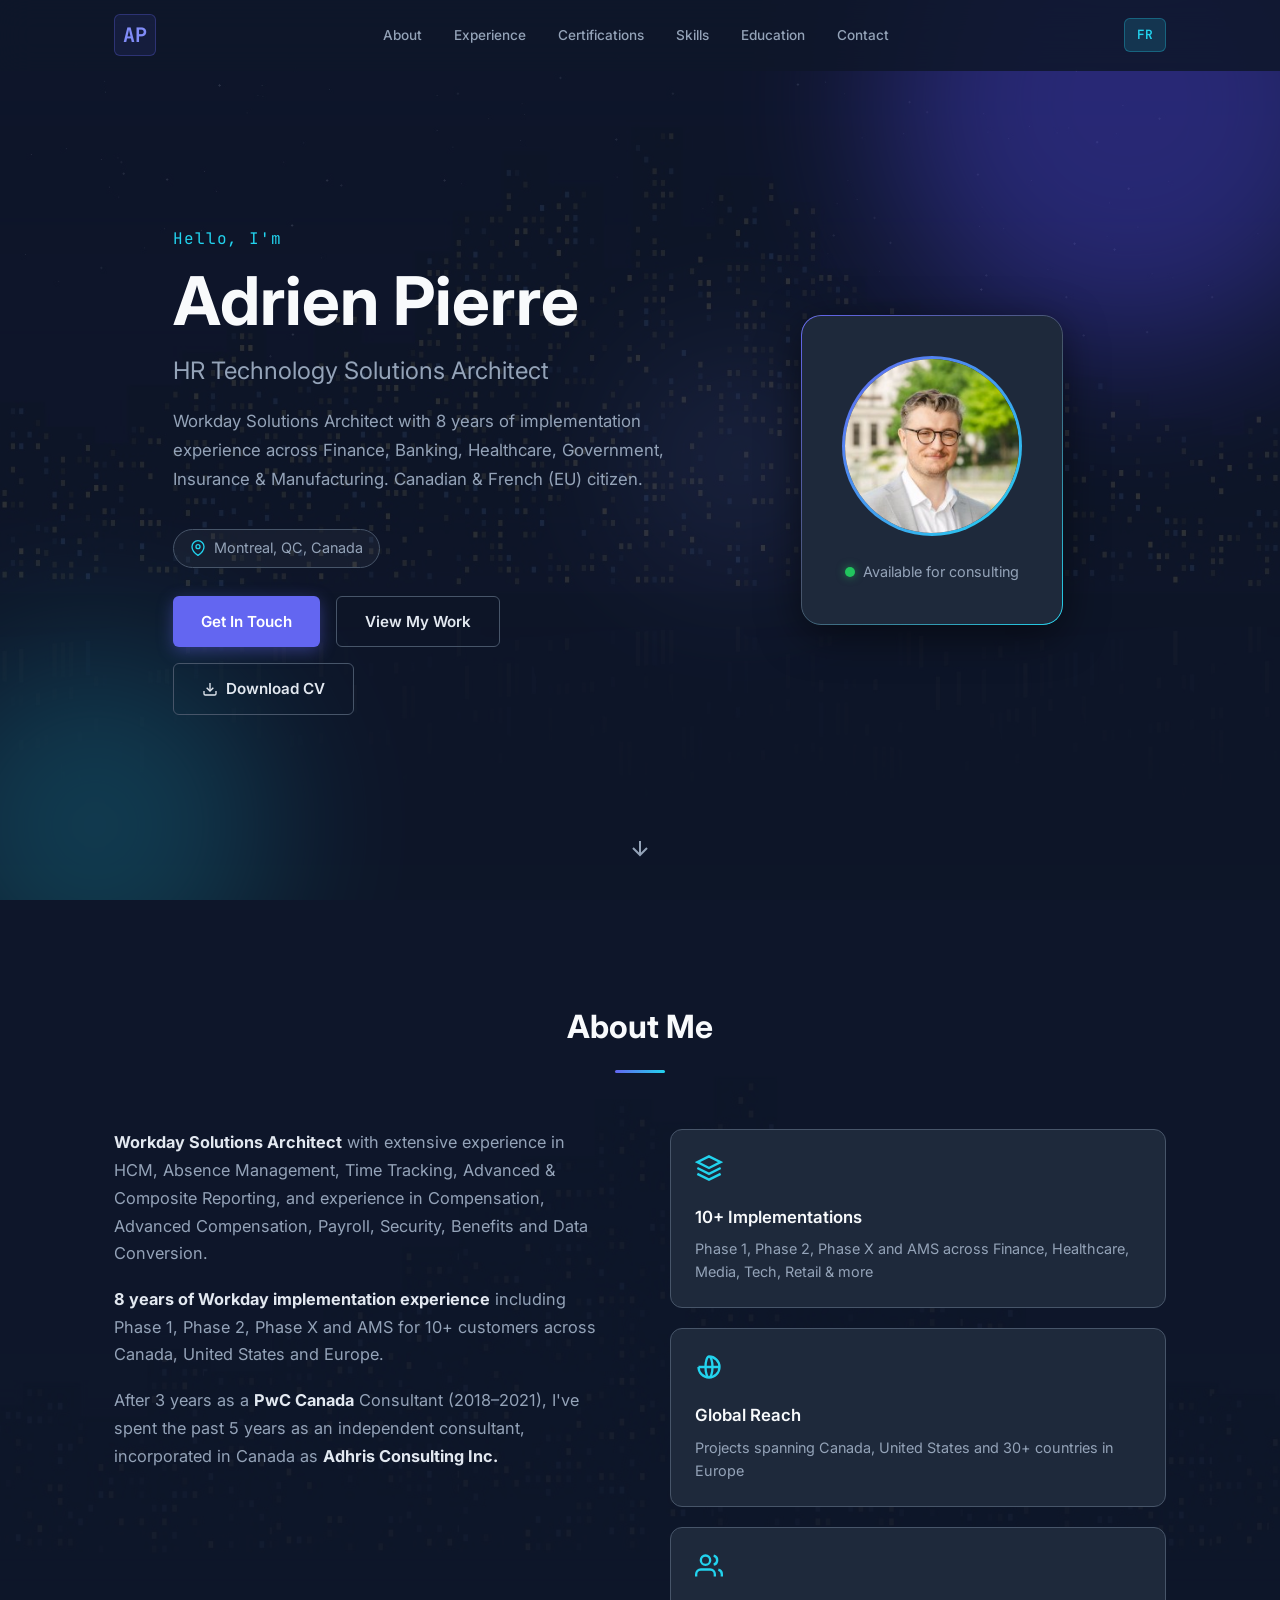
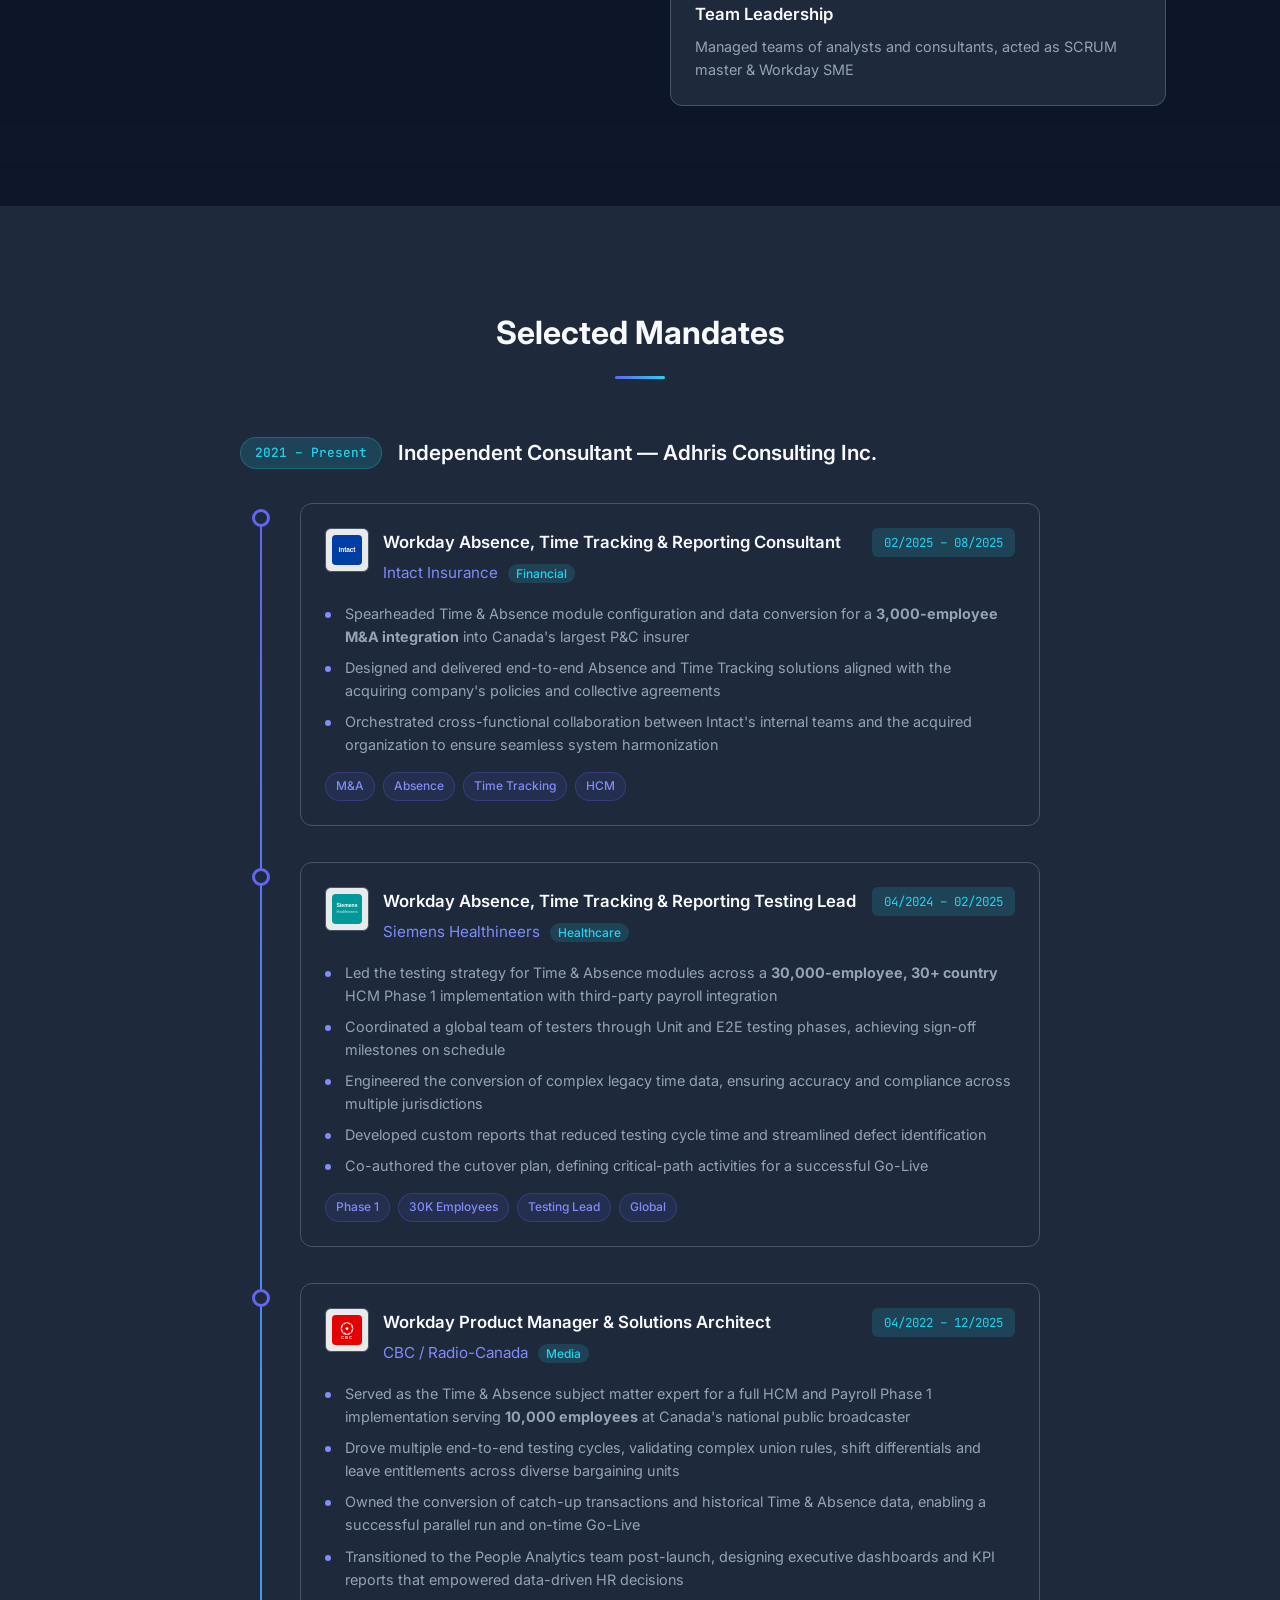
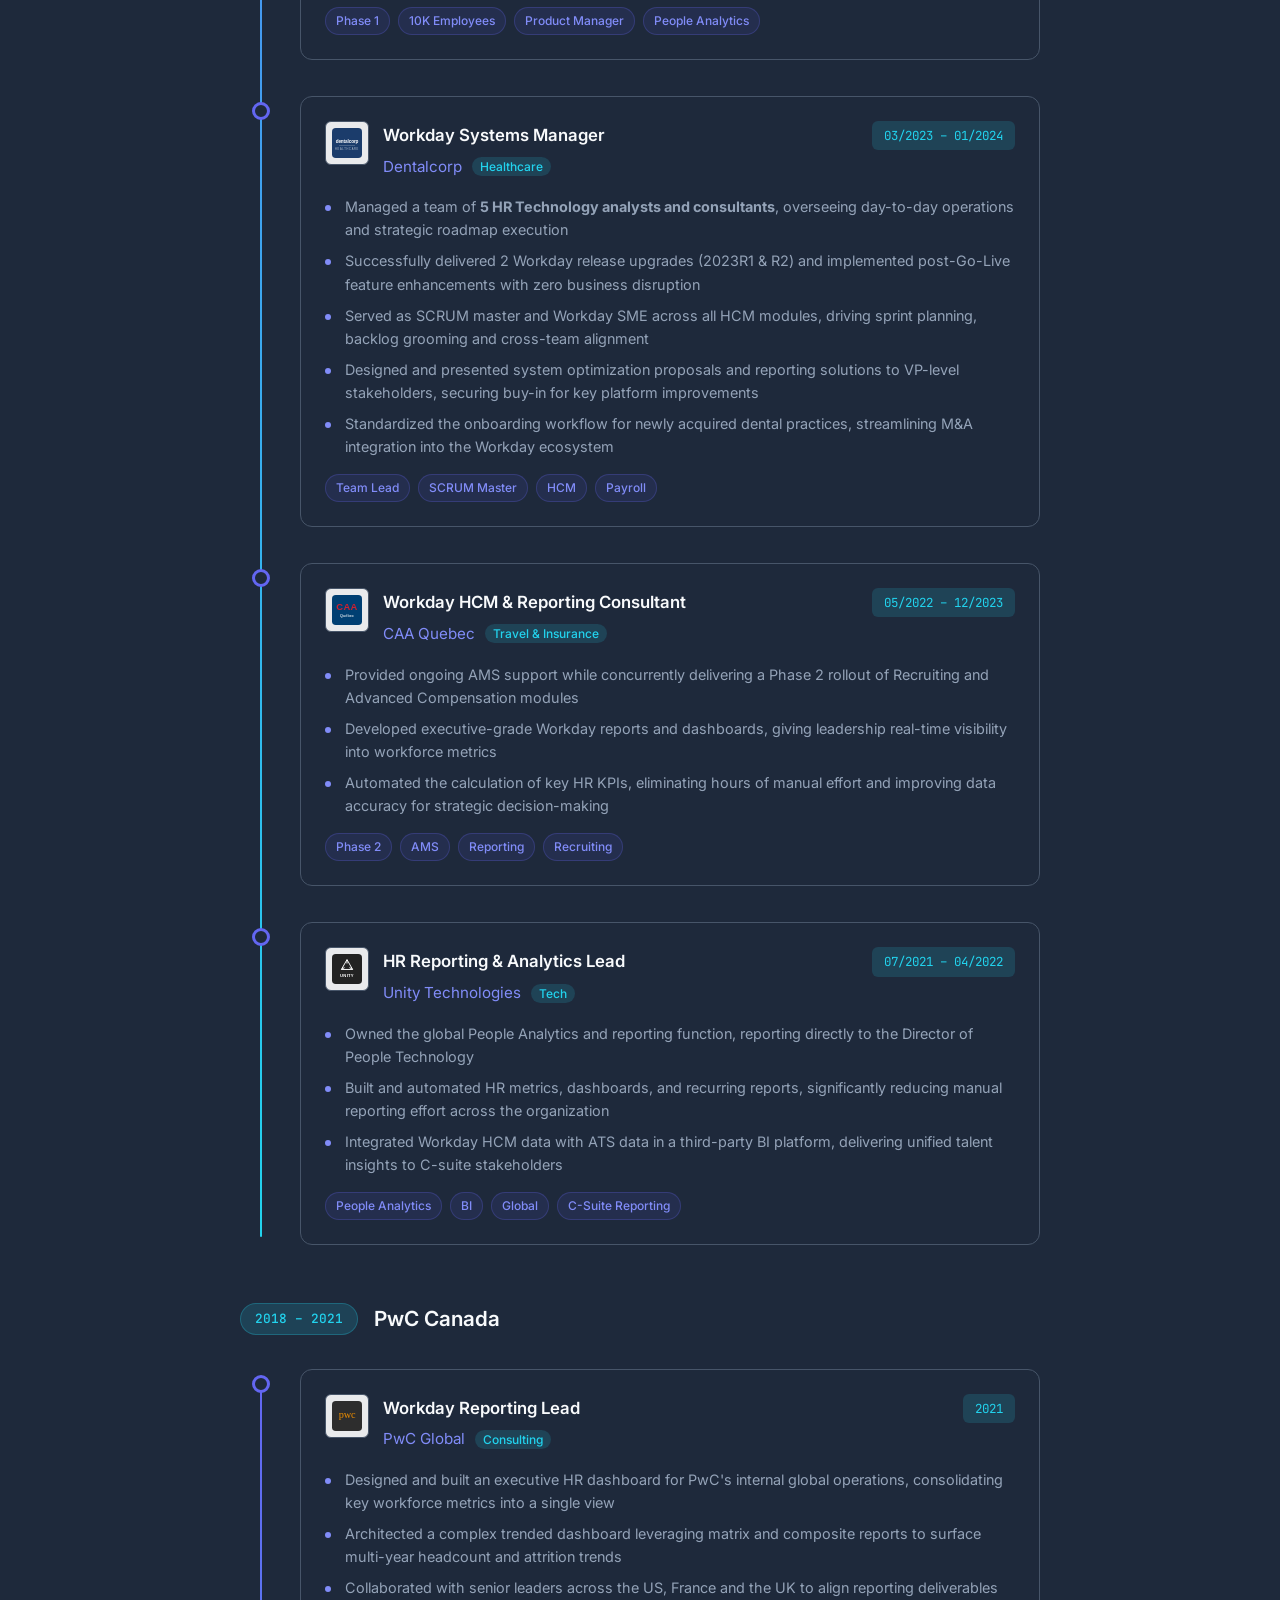
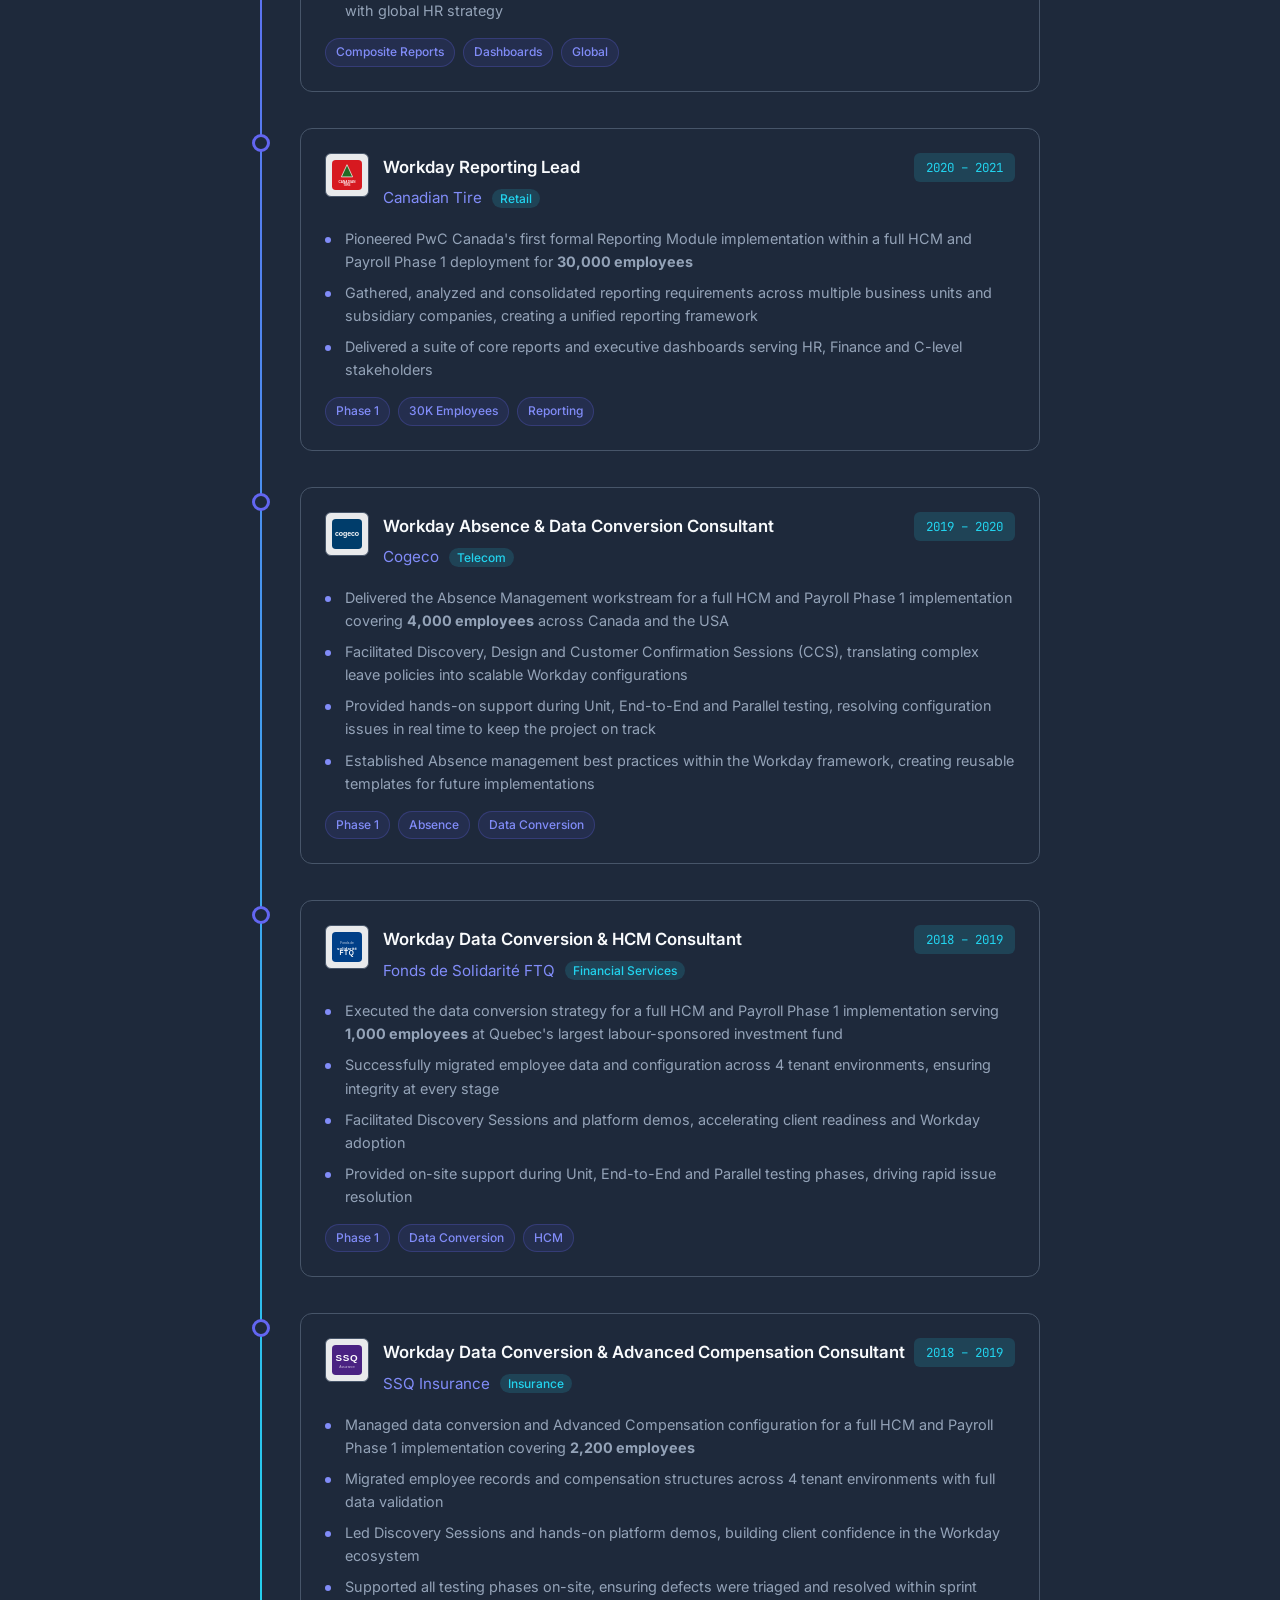
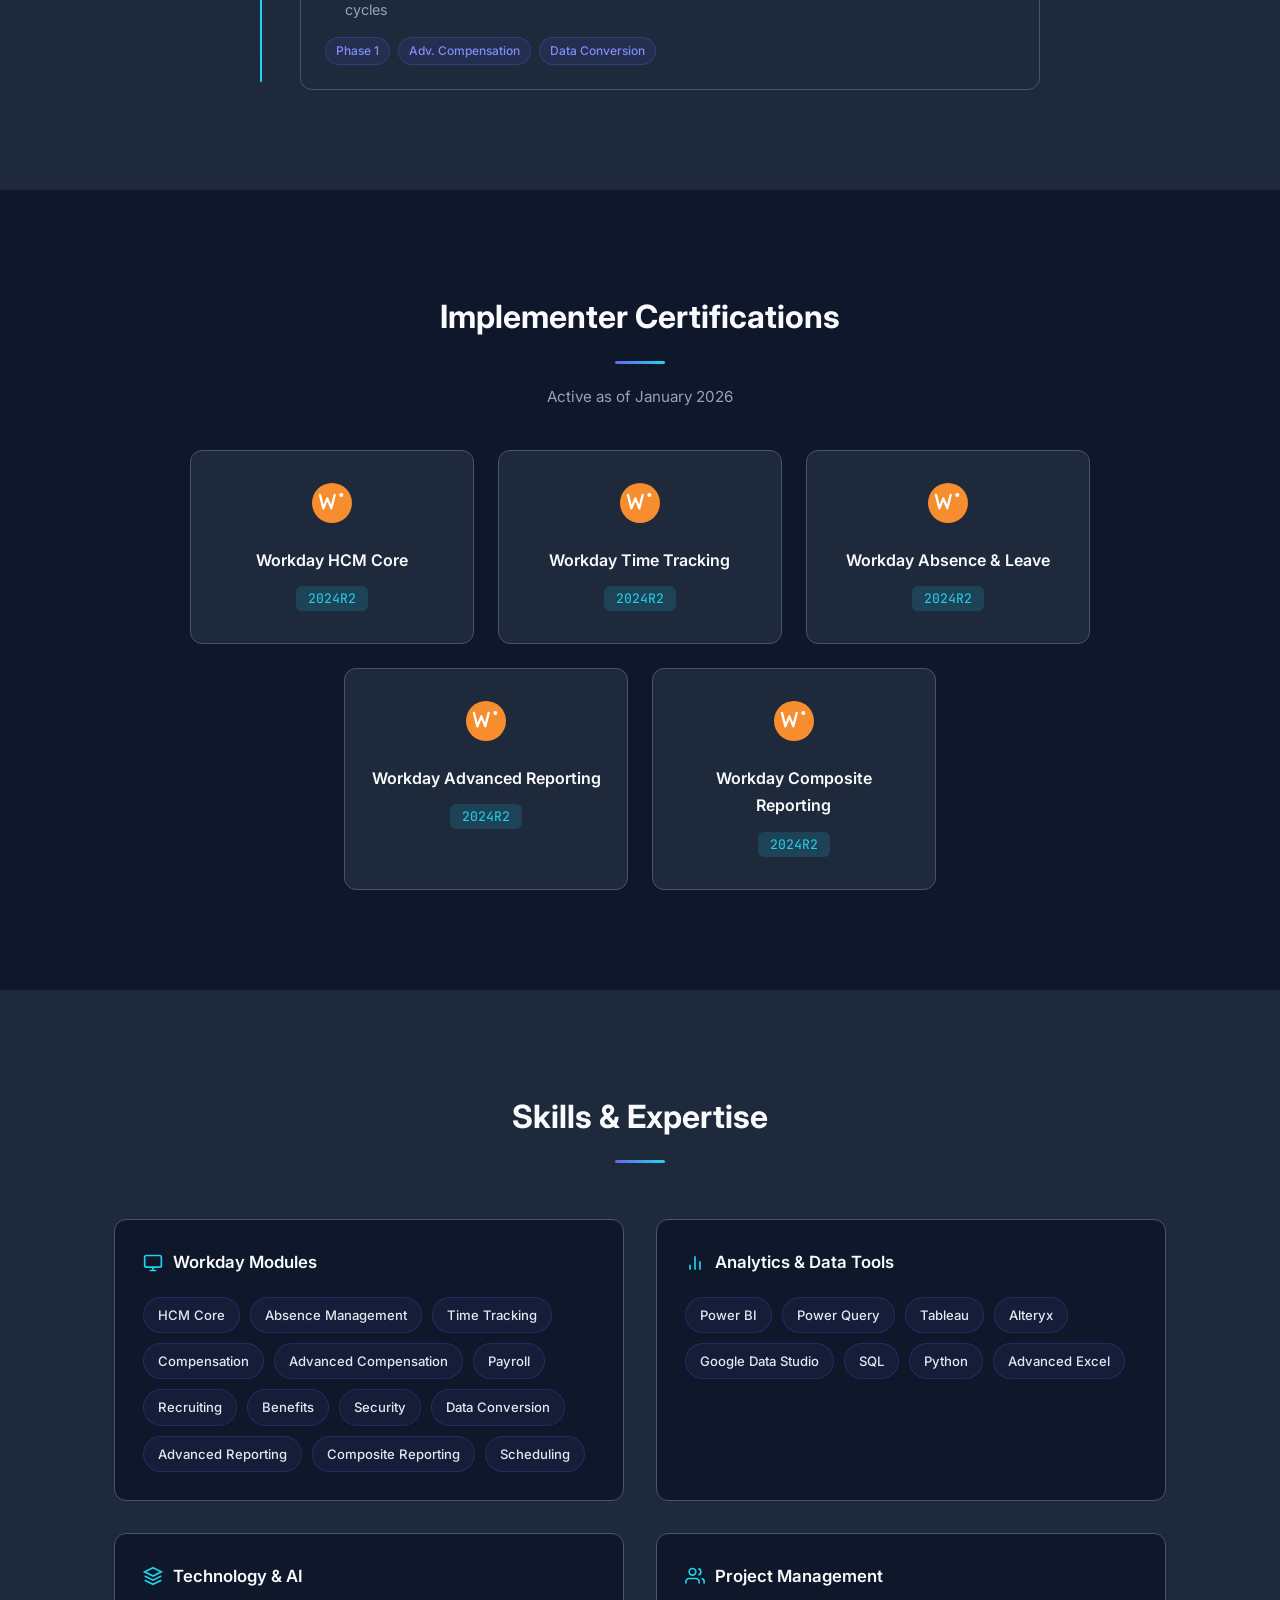
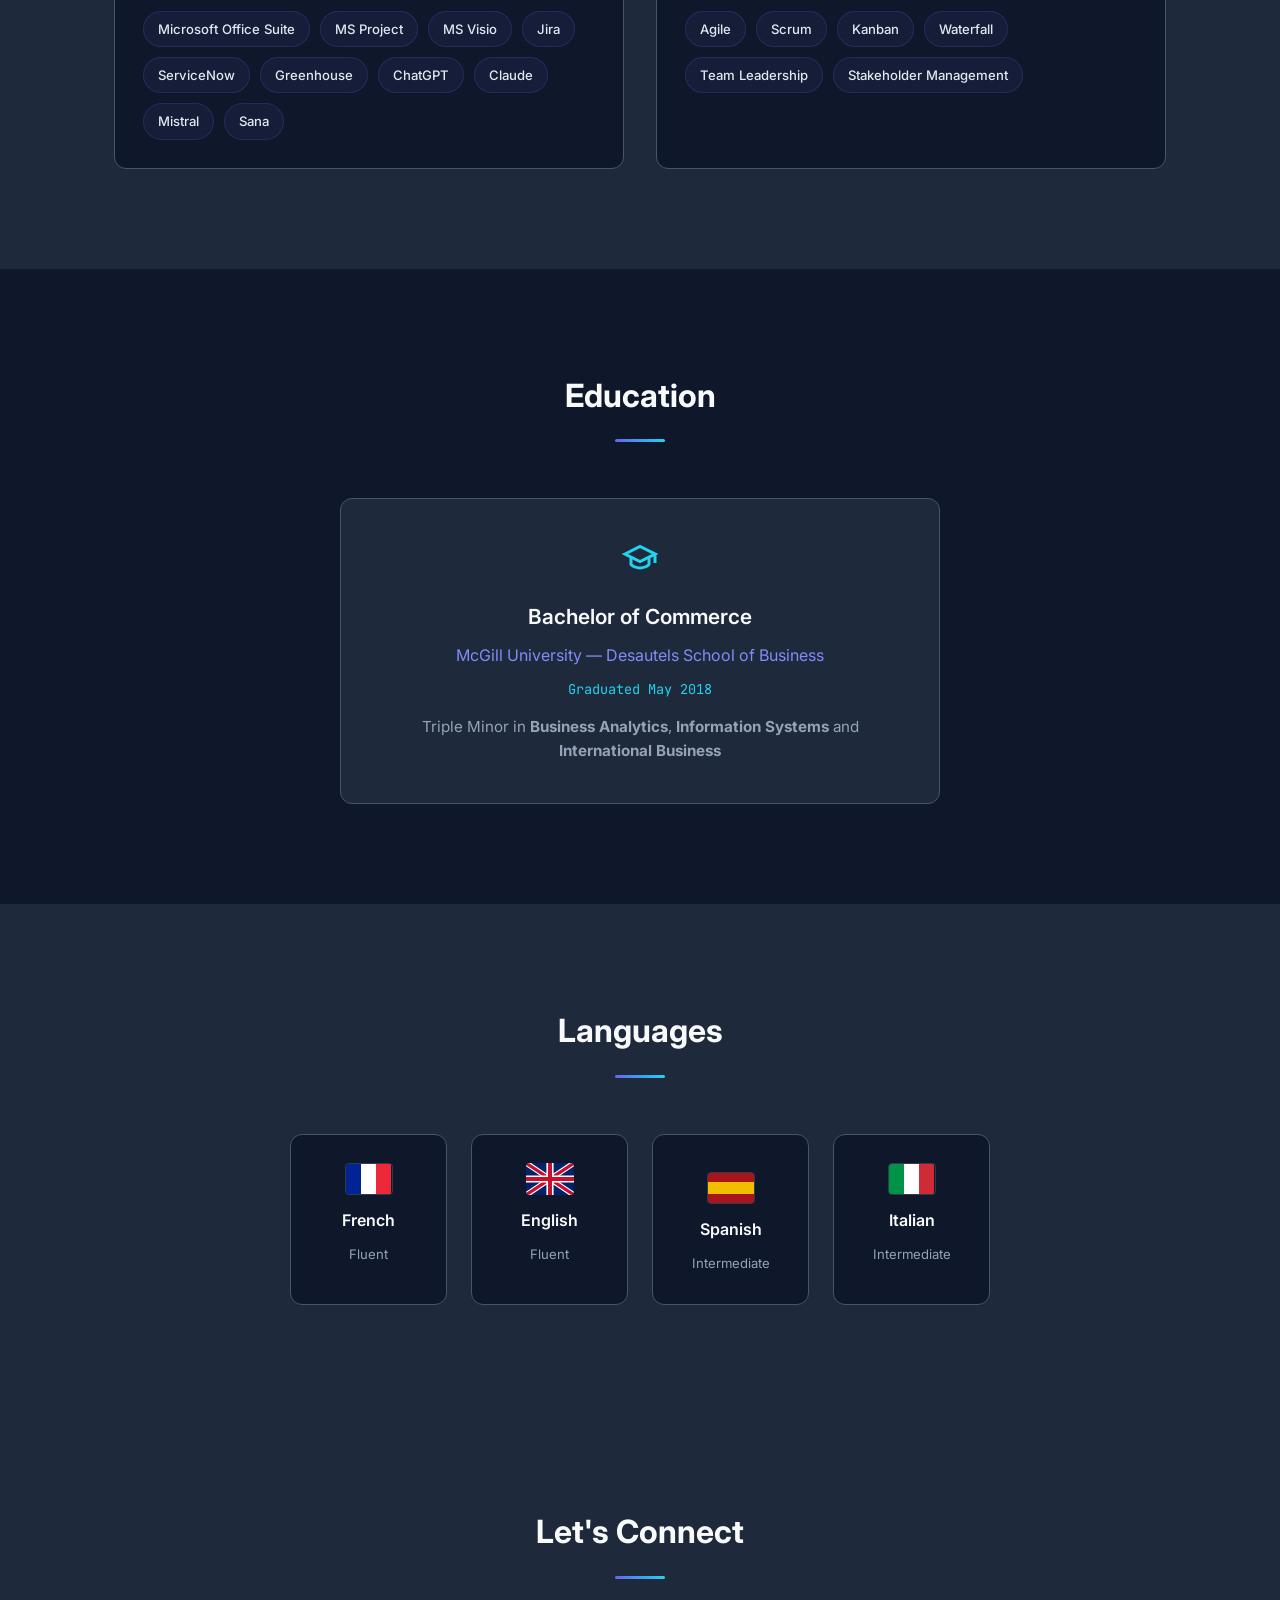
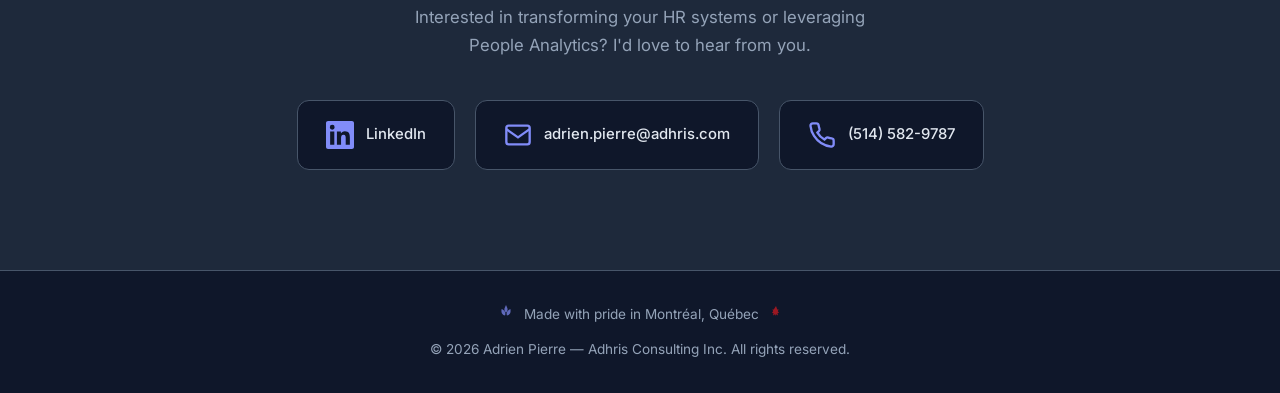
==== commit 0f1020f7: "Add reporting certifications, fix CAA logo, remove maple leaf, add Workday W icon - Add Workday Adva" ====
--- a/index.html
+++ b/index.html
@@ -49,7 +49,6 @@
                 <div class="hero-location">
                     <svg width="16" height="16" viewBox="0 0 24 24" fill="none" stroke="currentColor" stroke-width="2"><path d="M21 10c0 7-9 13-9 13s-9-6-9-13a9 9 0 0118 0z"/><circle cx="12" cy="10" r="3"/></svg>
                     <span>Montreal, QC, Canada</span>
-                    <svg class="maple-leaf-icon" width="18" height="18" viewBox="0 0 36 36" fill="currentColor"><path d="M18 2l2.5 7h3l-2 3 2.5 4h-3l1 5-4-2.5L18 22l-2-3.5-4 2.5 1-5h-3l2.5-4-2-3h3L18 2z"/></svg>
                 </div>
                 <div class="hero-cta">
                     <a href="#contact" class="btn btn-primary">Get In Touch</a>
@@ -447,23 +446,37 @@
             <div class="cert-grid">
                 <div class="cert-card">
                     <div class="cert-icon">
-                        <svg width="36" height="36" viewBox="0 0 24 24" fill="none" stroke="currentColor" stroke-width="2"><circle cx="12" cy="8" r="7"/><polyline points="8.21 13.89 7 23 12 20 17 23 15.79 13.88"/></svg>
+                        <svg class="workday-w" width="40" height="40" viewBox="0 0 60 60"><circle cx="30" cy="30" r="30" fill="#F68D2E"/><path d="M12 18l5 20 6-15 6 15 5-20" fill="none" stroke="#fff" stroke-width="3.5" stroke-linecap="round" stroke-linejoin="round"/><circle cx="44" cy="18" r="3" fill="#fff"/></svg>
                     </div>
                     <h3>Workday HCM Core</h3>
                     <span class="cert-version">2024R2</span>
                 </div>
                 <div class="cert-card">
                     <div class="cert-icon">
-                        <svg width="36" height="36" viewBox="0 0 24 24" fill="none" stroke="currentColor" stroke-width="2"><circle cx="12" cy="8" r="7"/><polyline points="8.21 13.89 7 23 12 20 17 23 15.79 13.88"/></svg>
+                        <svg class="workday-w" width="40" height="40" viewBox="0 0 60 60"><circle cx="30" cy="30" r="30" fill="#F68D2E"/><path d="M12 18l5 20 6-15 6 15 5-20" fill="none" stroke="#fff" stroke-width="3.5" stroke-linecap="round" stroke-linejoin="round"/><circle cx="44" cy="18" r="3" fill="#fff"/></svg>
                     </div>
                     <h3>Workday Time Tracking</h3>
                     <span class="cert-version">2024R2</span>
                 </div>
                 <div class="cert-card">
                     <div class="cert-icon">
-                        <svg width="36" height="36" viewBox="0 0 24 24" fill="none" stroke="currentColor" stroke-width="2"><circle cx="12" cy="8" r="7"/><polyline points="8.21 13.89 7 23 12 20 17 23 15.79 13.88"/></svg>
+                        <svg class="workday-w" width="40" height="40" viewBox="0 0 60 60"><circle cx="30" cy="30" r="30" fill="#F68D2E"/><path d="M12 18l5 20 6-15 6 15 5-20" fill="none" stroke="#fff" stroke-width="3.5" stroke-linecap="round" stroke-linejoin="round"/><circle cx="44" cy="18" r="3" fill="#fff"/></svg>
                     </div>
                     <h3>Workday Absence &amp; Leave</h3>
+                    <span class="cert-version">2024R2</span>
+                </div>
+                <div class="cert-card">
+                    <div class="cert-icon">
+                        <svg class="workday-w" width="40" height="40" viewBox="0 0 60 60"><circle cx="30" cy="30" r="30" fill="#F68D2E"/><path d="M12 18l5 20 6-15 6 15 5-20" fill="none" stroke="#fff" stroke-width="3.5" stroke-linecap="round" stroke-linejoin="round"/><circle cx="44" cy="18" r="3" fill="#fff"/></svg>
+                    </div>
+                    <h3>Workday Advanced Reporting</h3>
+                    <span class="cert-version">2024R2</span>
+                </div>
+                <div class="cert-card">
+                    <div class="cert-icon">
+                        <svg class="workday-w" width="40" height="40" viewBox="0 0 60 60"><circle cx="30" cy="30" r="30" fill="#F68D2E"/><path d="M12 18l5 20 6-15 6 15 5-20" fill="none" stroke="#fff" stroke-width="3.5" stroke-linecap="round" stroke-linejoin="round"/><circle cx="44" cy="18" r="3" fill="#fff"/></svg>
+                    </div>
+                    <h3>Workday Composite Reporting</h3>
                     <span class="cert-version">2024R2</span>
                 </div>
             </div>
--- a/styles.css
+++ b/styles.css
@@ -780,14 +780,17 @@
    Certifications Section
    ======================================== */
 .cert-grid {
-    display: grid;
-    grid-template-columns: repeat(3, 1fr);
+    display: flex;
+    flex-wrap: wrap;
+    justify-content: center;
     gap: 24px;
-    max-width: 800px;
+    max-width: 900px;
     margin: 0 auto;
 }
 
 .cert-card {
+    flex: 0 1 calc(33.333% - 16px);
+    min-width: 200px;
     background: var(--color-bg-alt);
     border: 1px solid var(--color-border);
     border-radius: var(--radius-md);
@@ -1184,8 +1187,8 @@
         margin: 0 auto;
     }
 
-    .cert-grid {
-        grid-template-columns: 1fr;
+    .cert-card {
+        flex: 0 1 100%;
         max-width: 320px;
     }
 
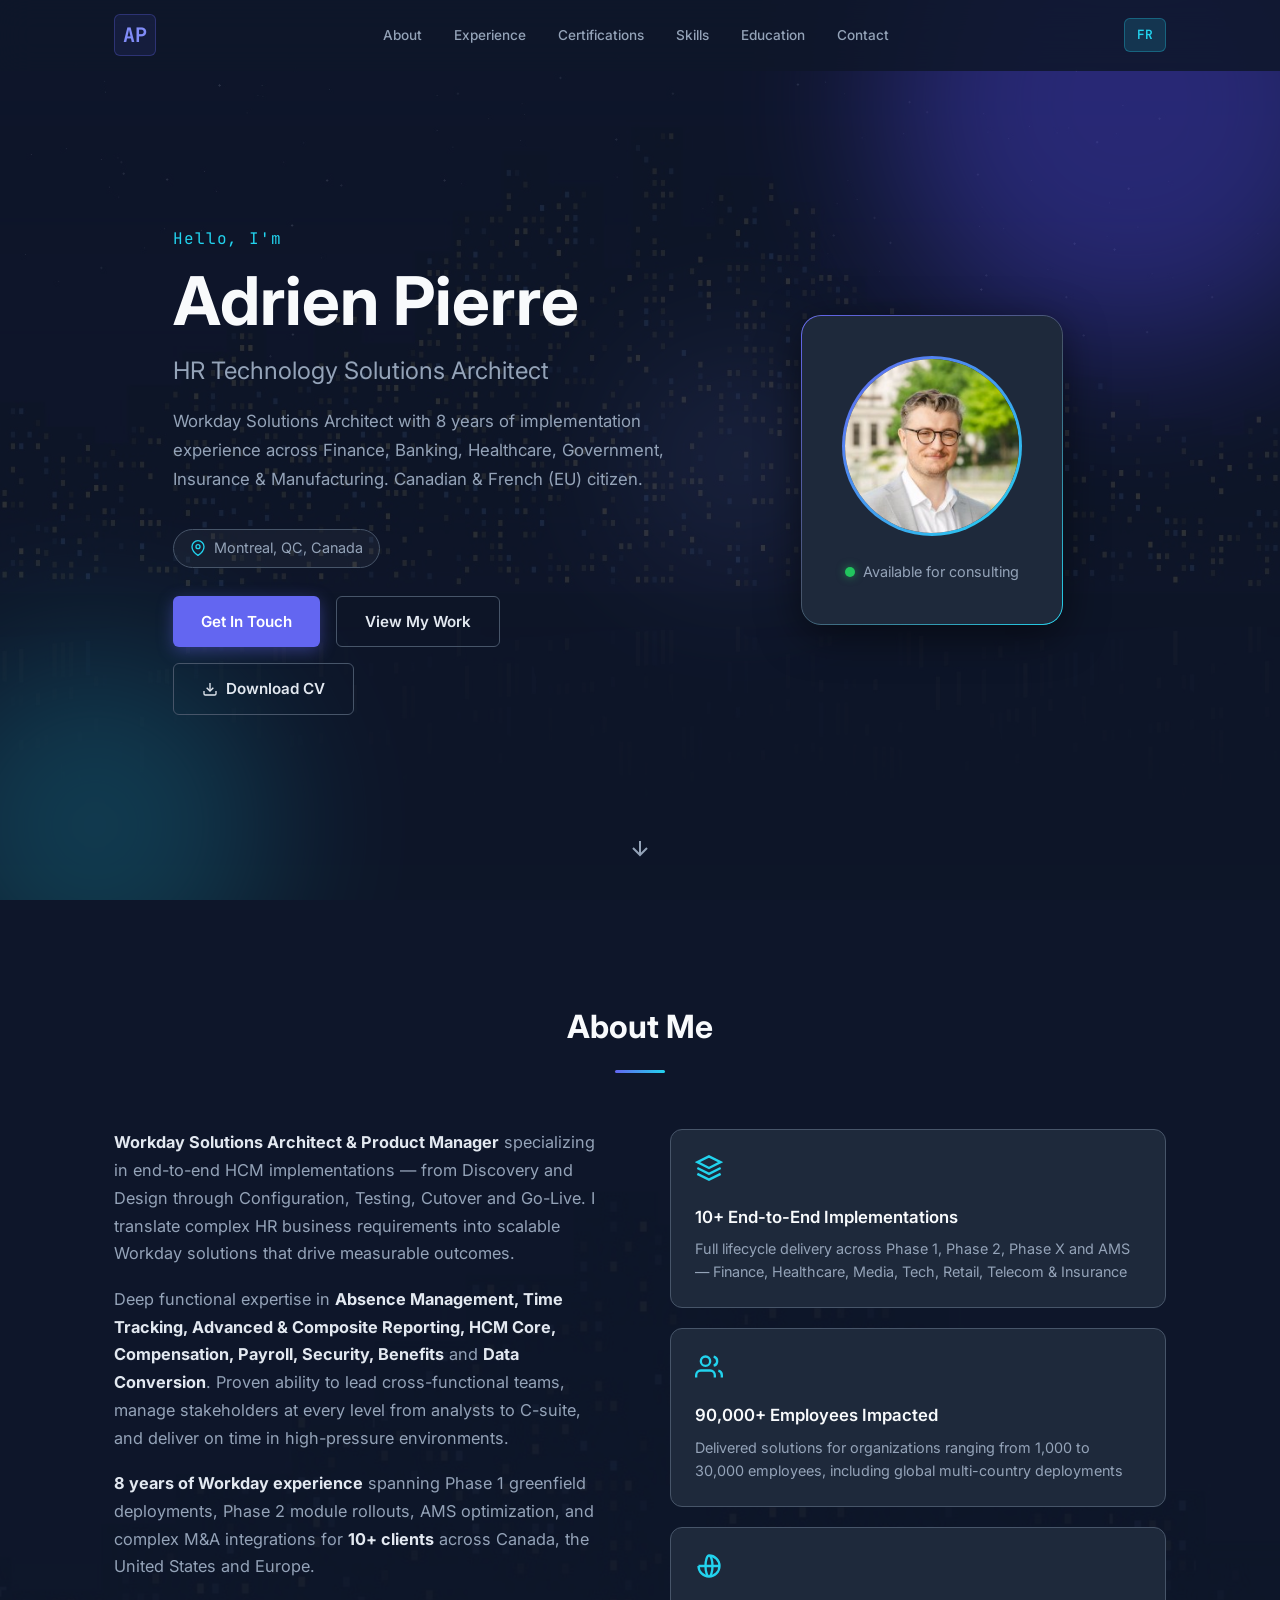
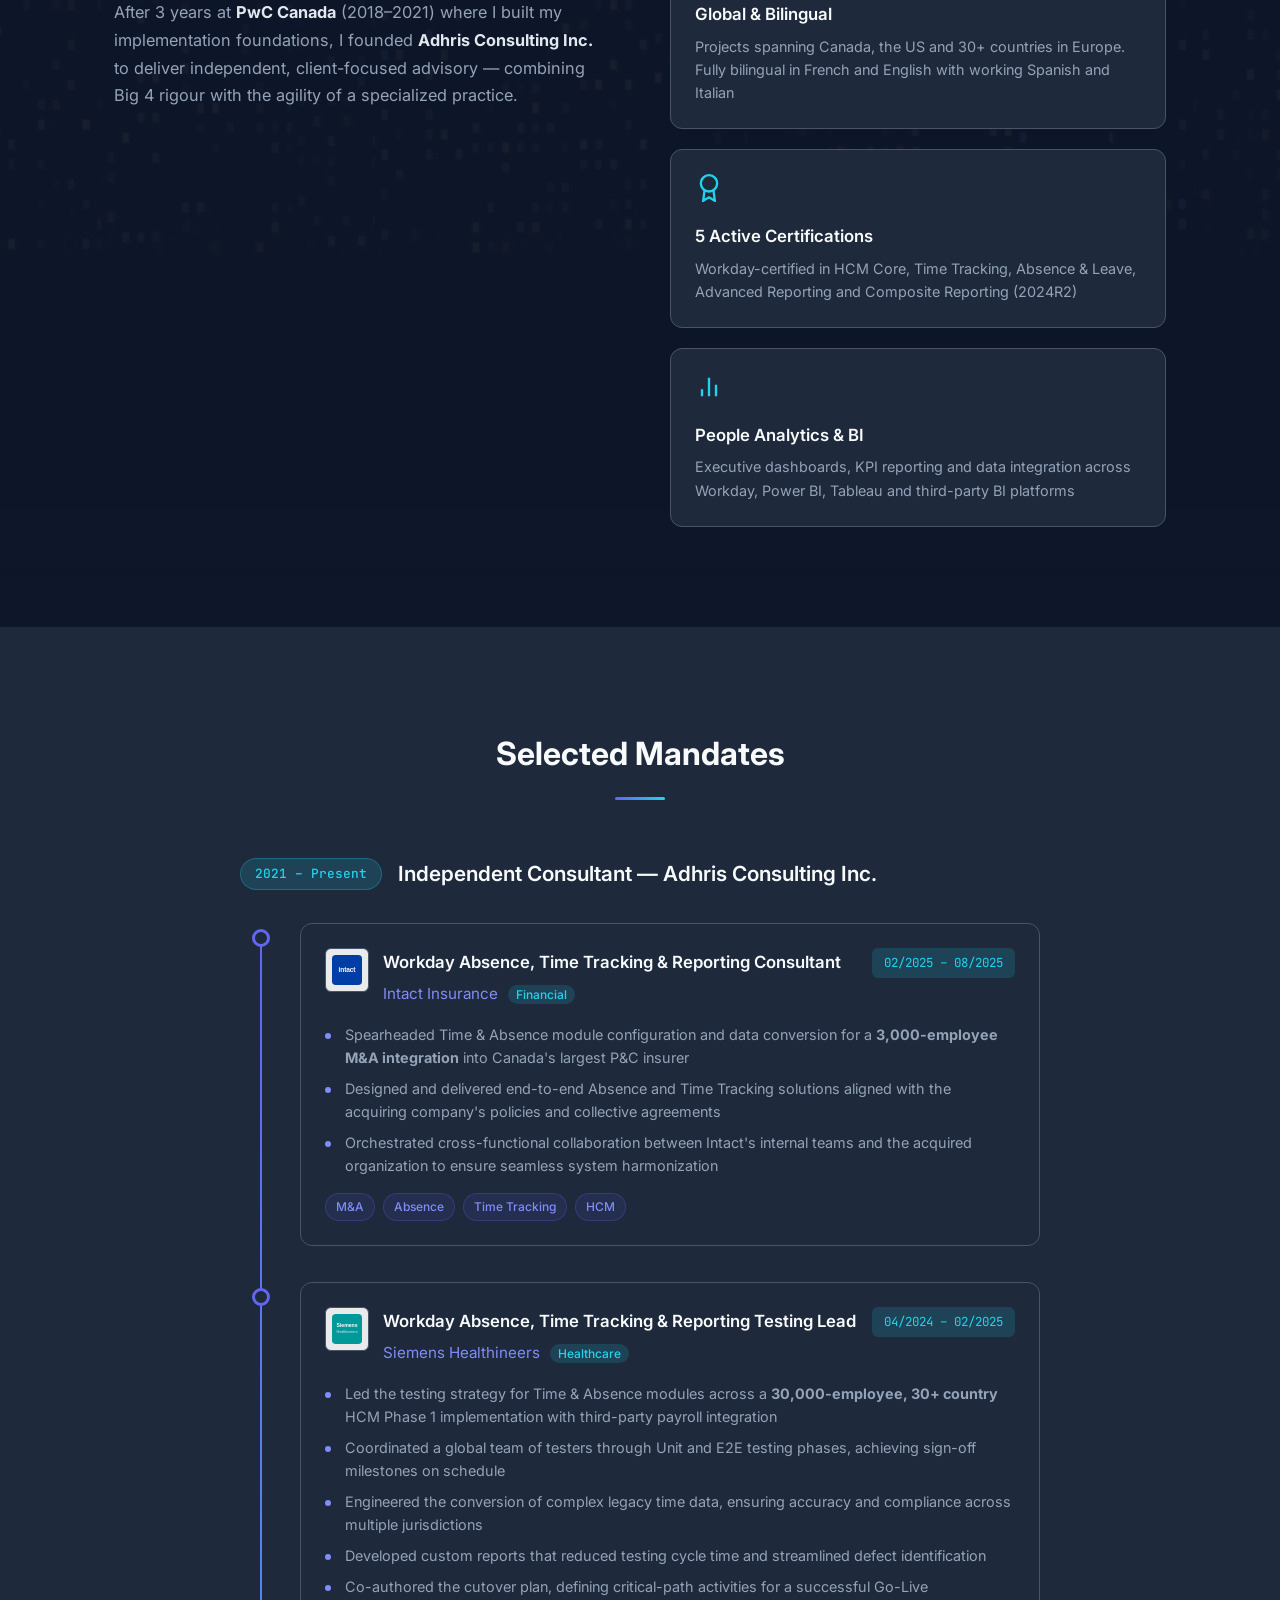
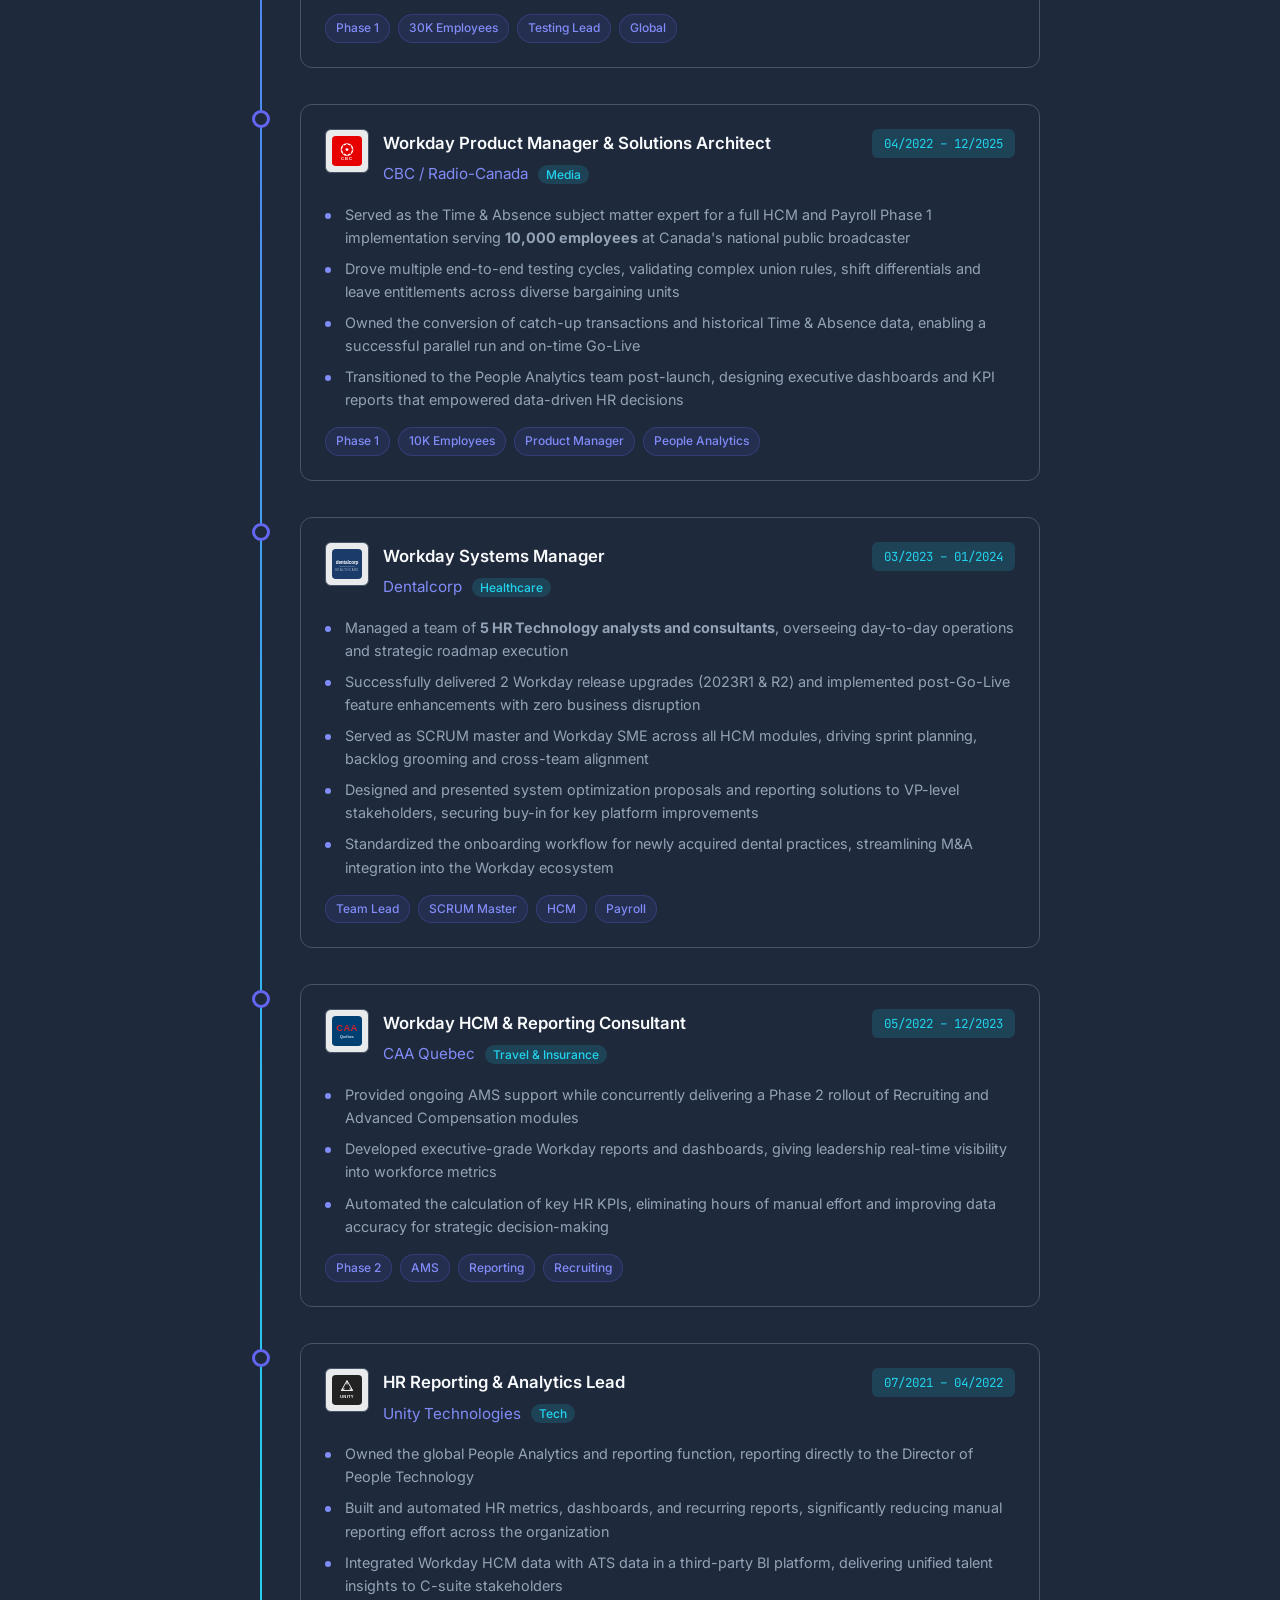
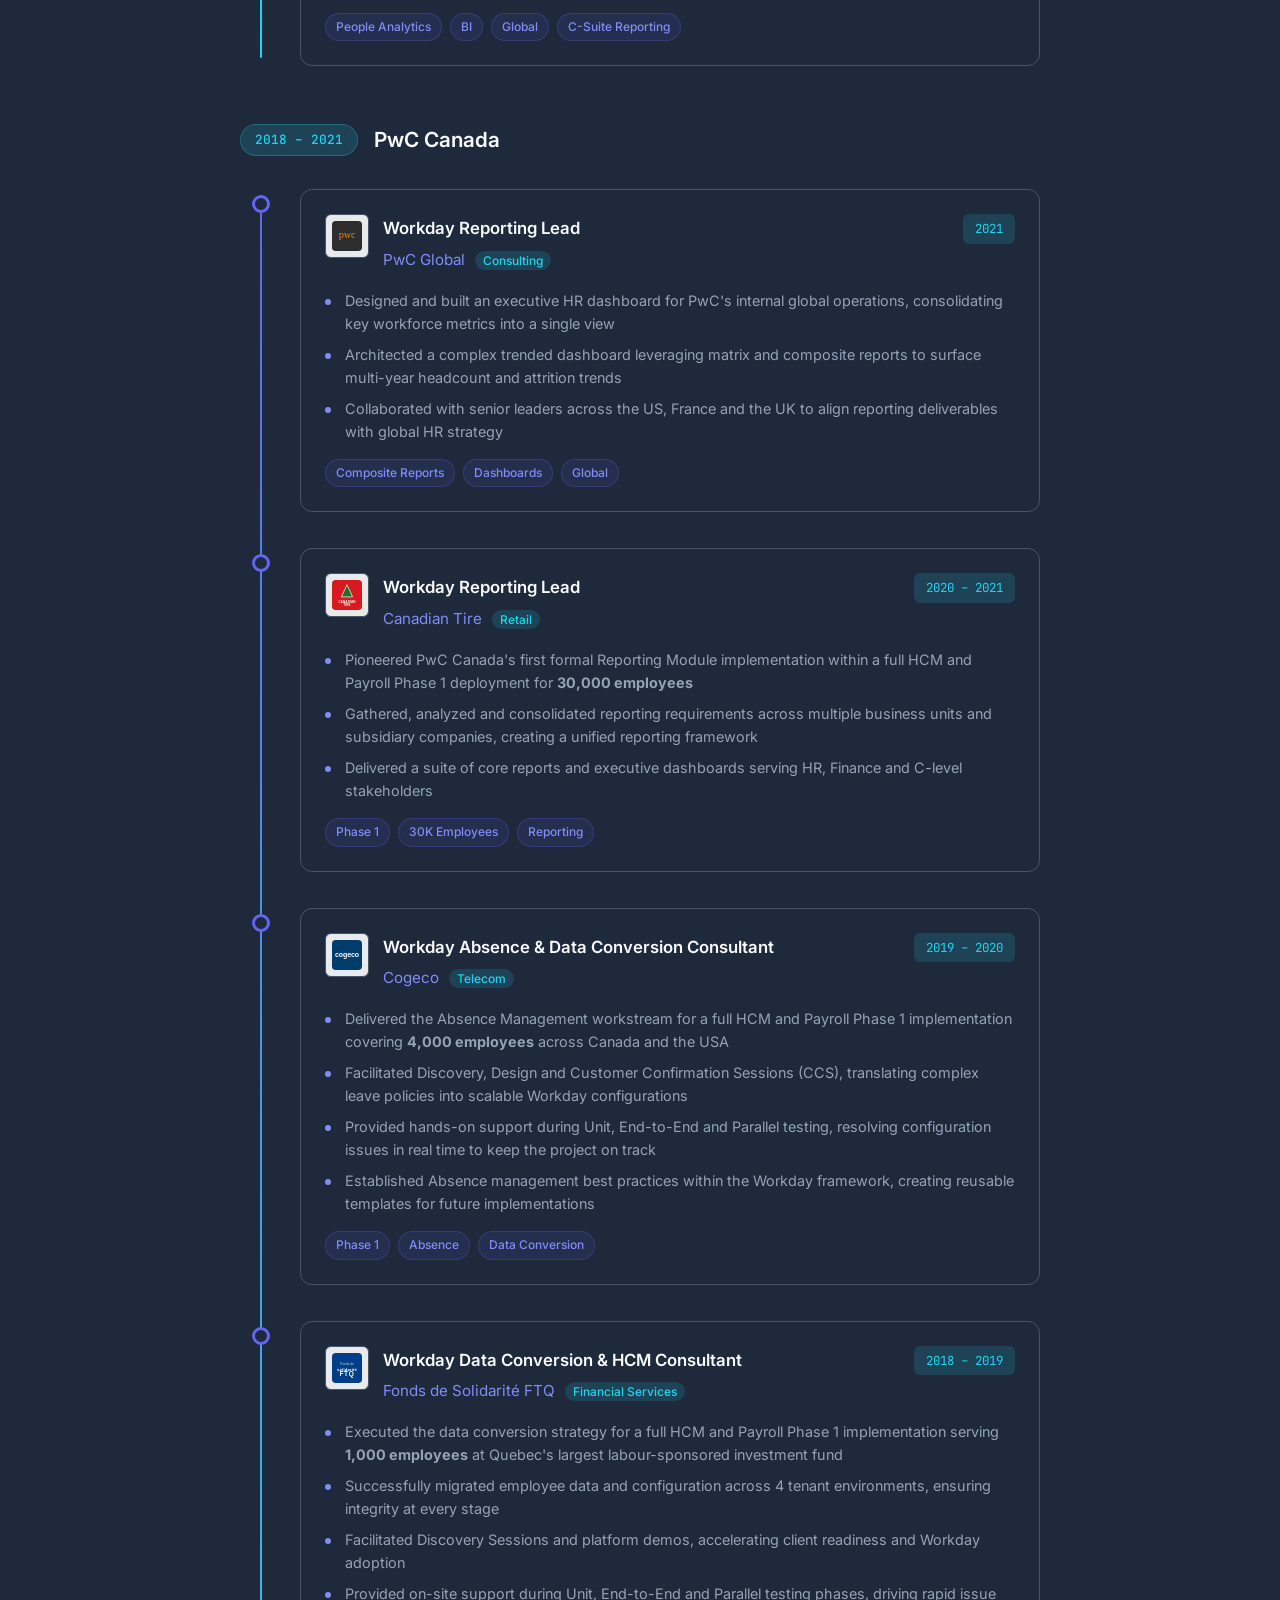
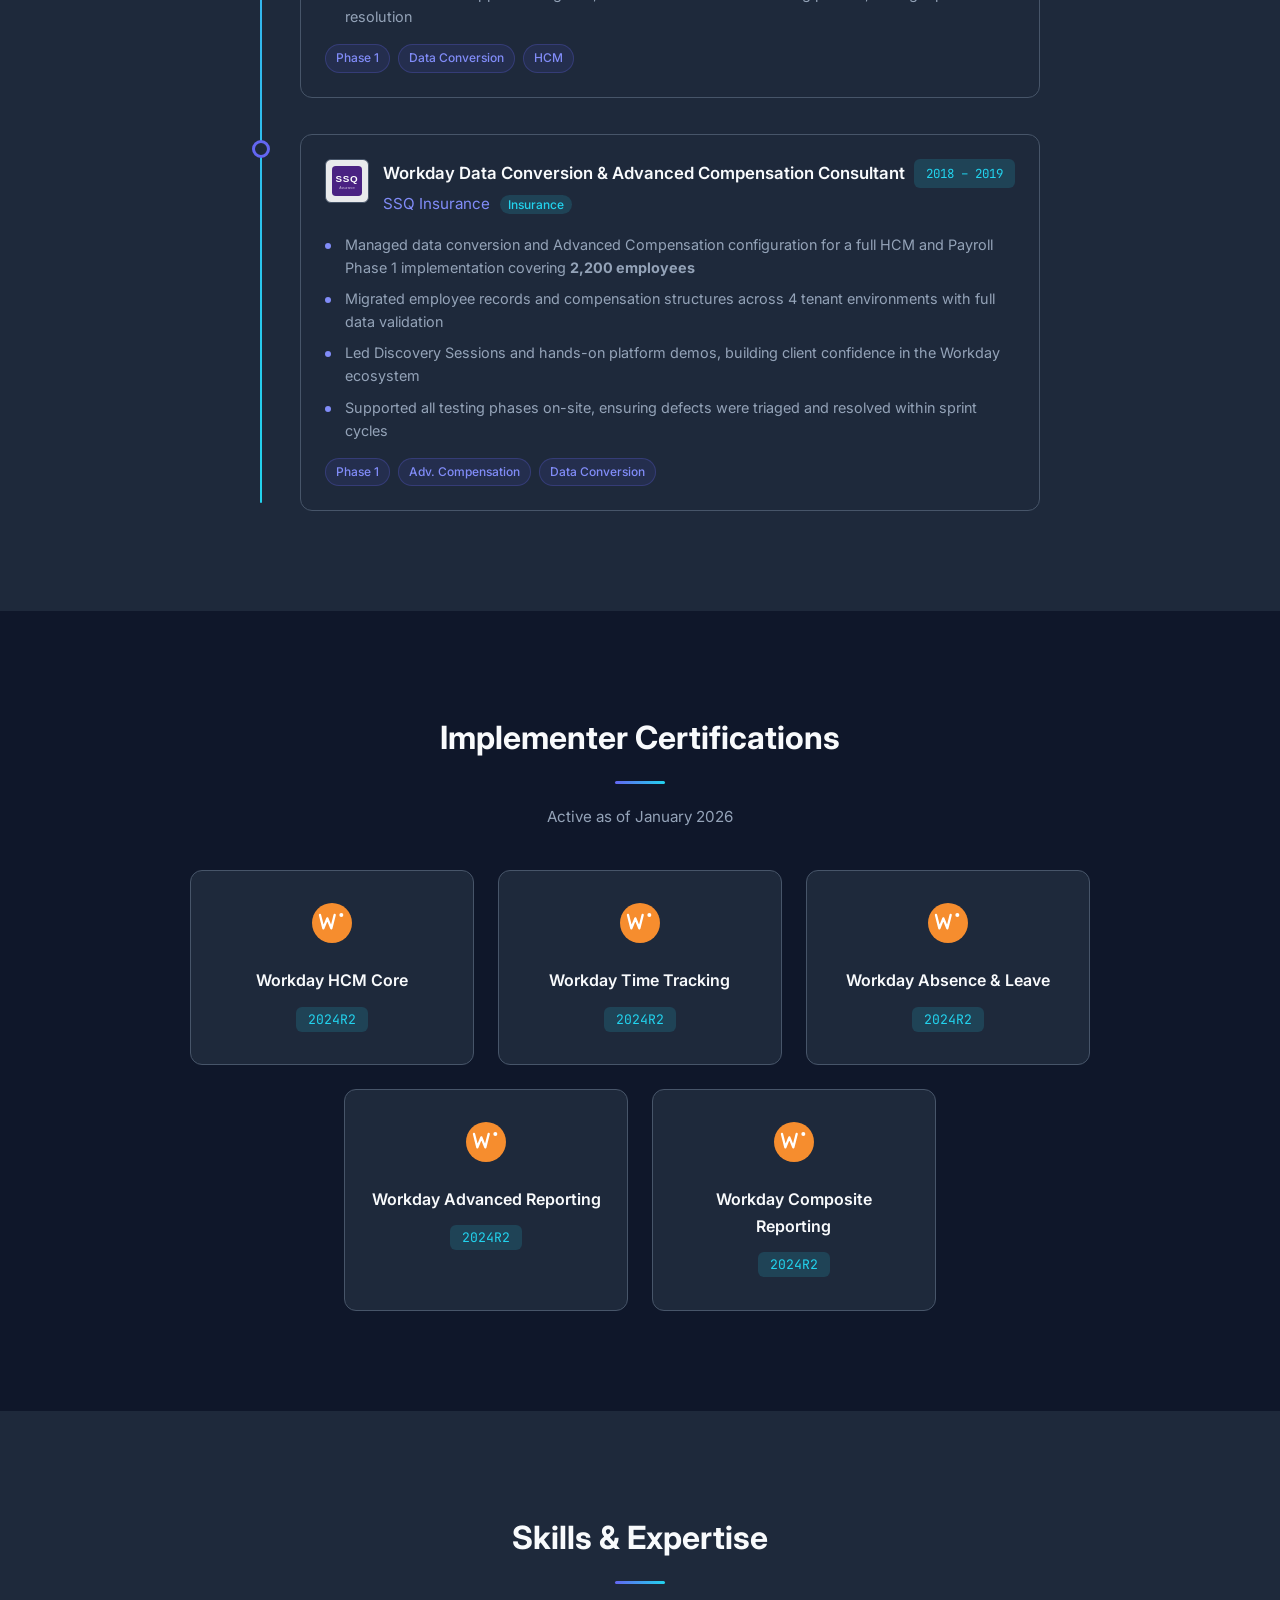
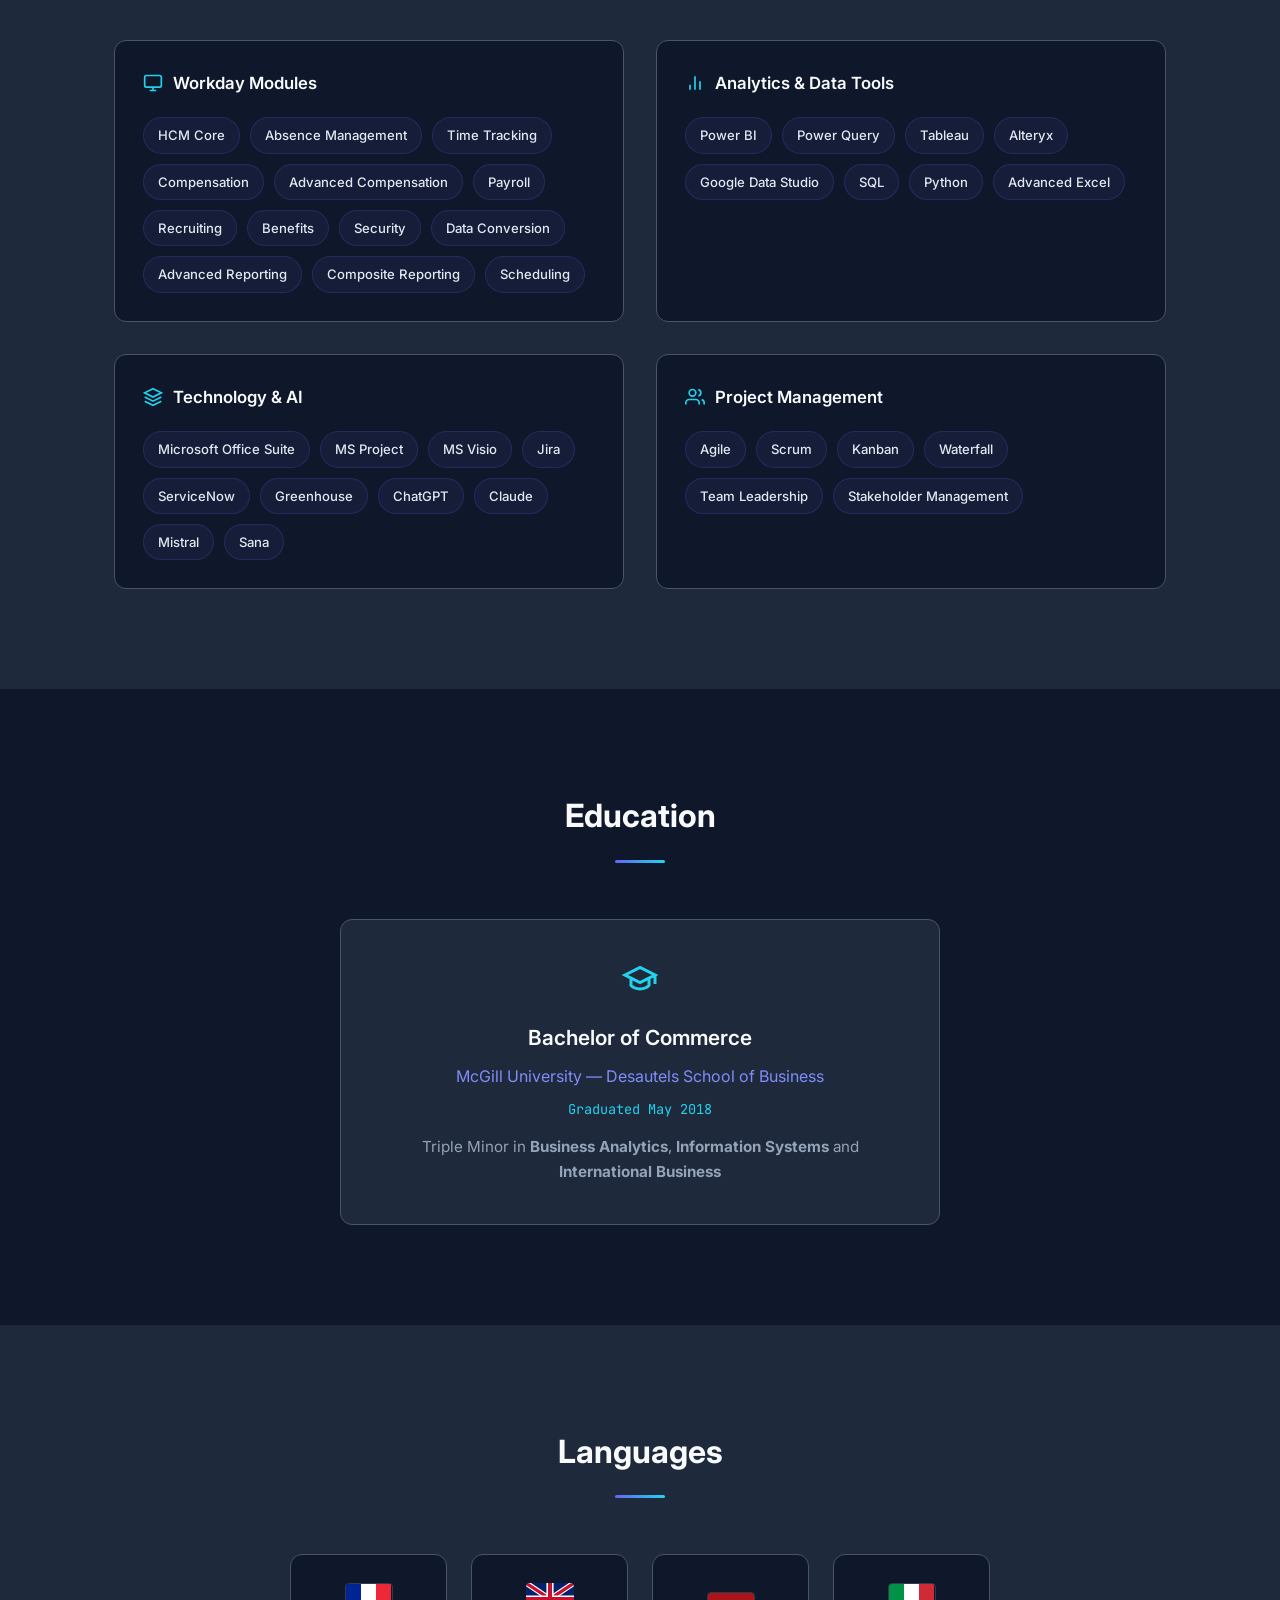
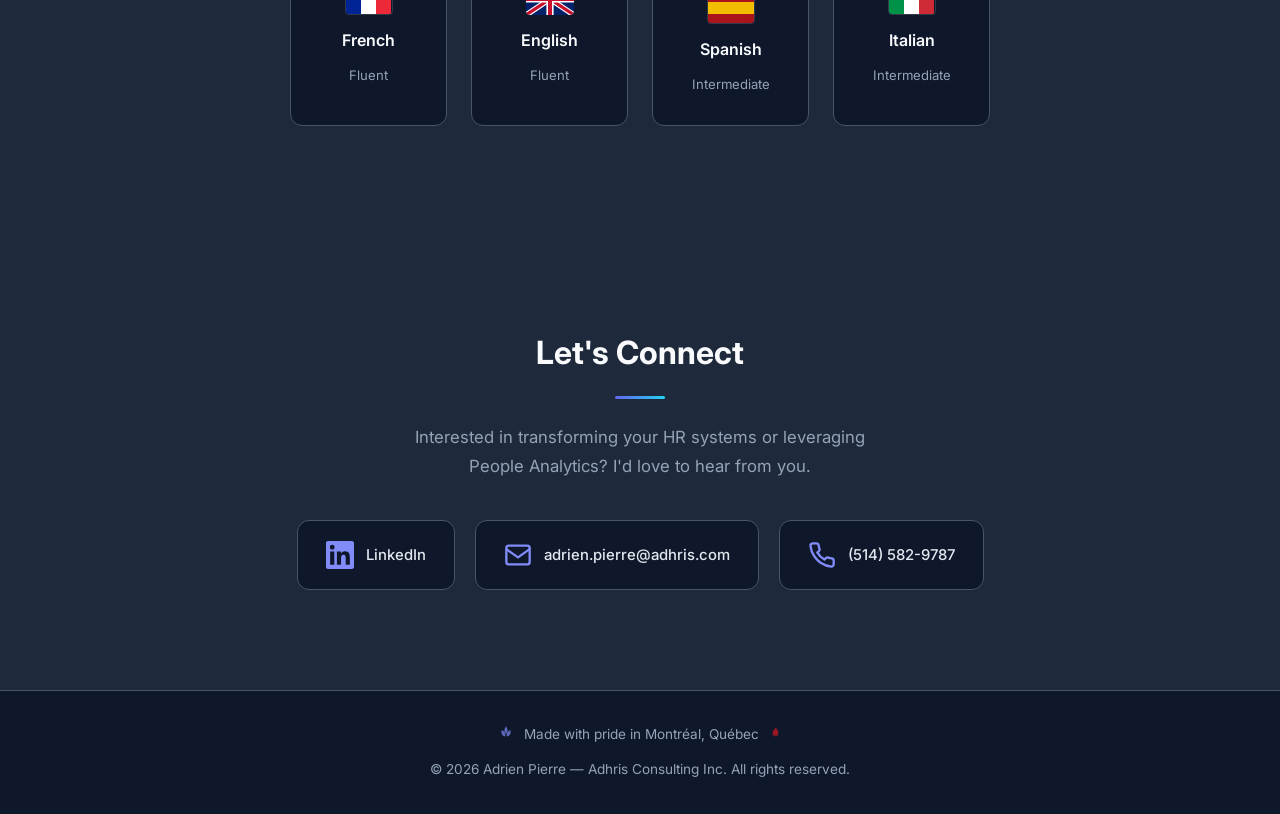
==== commit 1eb3b299: "Enhance About Me section with SA/PM-grade content and metrics - Rewrite narrative with value proposi" ====
--- a/index.html
+++ b/index.html
@@ -83,31 +83,46 @@
             <h2 class="section-title">About Me</h2>
             <div class="about-grid">
                 <div class="about-text">
-                    <p><strong>Workday Solutions Architect</strong> with extensive experience in HCM, Absence Management, Time Tracking, Advanced &amp; Composite Reporting, and experience in Compensation, Advanced Compensation, Payroll, Security, Benefits and Data Conversion.</p>
-                    <p><strong>8 years of Workday implementation experience</strong> including Phase 1, Phase 2, Phase X and AMS for 10+ customers across Canada, United States and Europe.</p>
-                    <p>After 3 years as a <strong>PwC Canada</strong> Consultant (2018&ndash;2021), I've spent the past 5 years as an independent consultant, incorporated in Canada as <strong>Adhris Consulting Inc.</strong></p>
+                    <p><strong>Workday Solutions Architect &amp; Product Manager</strong> specializing in end-to-end HCM implementations &mdash; from Discovery and Design through Configuration, Testing, Cutover and Go-Live. I translate complex HR business requirements into scalable Workday solutions that drive measurable outcomes.</p>
+                    <p>Deep functional expertise in <strong>Absence Management, Time Tracking, Advanced &amp; Composite Reporting, HCM Core, Compensation, Payroll, Security, Benefits</strong> and <strong>Data Conversion</strong>. Proven ability to lead cross-functional teams, manage stakeholders at every level from analysts to C-suite, and deliver on time in high-pressure environments.</p>
+                    <p><strong>8 years of Workday experience</strong> spanning Phase 1 greenfield deployments, Phase 2 module rollouts, AMS optimization, and complex M&amp;A integrations for <strong>10+ clients</strong> across Canada, the United States and Europe.</p>
+                    <p>After 3 years at <strong>PwC Canada</strong> (2018&ndash;2021) where I built my implementation foundations, I founded <strong>Adhris Consulting Inc.</strong> to deliver independent, client-focused advisory &mdash; combining Big 4 rigour with the agility of a specialized practice.</p>
                 </div>
                 <div class="about-highlights">
                     <div class="highlight-card">
                         <div class="highlight-icon">
                             <svg width="28" height="28" viewBox="0 0 24 24" fill="none" stroke="currentColor" stroke-width="2"><path d="M12 2L2 7l10 5 10-5-10-5zM2 17l10 5 10-5M2 12l10 5 10-5"/></svg>
                         </div>
-                        <h3>10+ Implementations</h3>
-                        <p>Phase 1, Phase 2, Phase X and AMS across Finance, Healthcare, Media, Tech, Retail &amp; more</p>
+                        <h3>10+ End-to-End Implementations</h3>
+                        <p>Full lifecycle delivery across Phase 1, Phase 2, Phase X and AMS &mdash; Finance, Healthcare, Media, Tech, Retail, Telecom &amp; Insurance</p>
+                    </div>
+                    <div class="highlight-card">
+                        <div class="highlight-icon">
+                            <svg width="28" height="28" viewBox="0 0 24 24" fill="none" stroke="currentColor" stroke-width="2"><path d="M17 21v-2a4 4 0 00-4-4H5a4 4 0 00-4 4v2"/><circle cx="9" cy="7" r="4"/><path d="M23 21v-2a4 4 0 00-3-3.87M16 3.13a4 4 0 010 7.75"/></svg>
+                        </div>
+                        <h3>90,000+ Employees Impacted</h3>
+                        <p>Delivered solutions for organizations ranging from 1,000 to 30,000 employees, including global multi-country deployments</p>
                     </div>
                     <div class="highlight-card">
                         <div class="highlight-icon">
                             <svg width="28" height="28" viewBox="0 0 24 24" fill="none" stroke="currentColor" stroke-width="2"><path d="M21 12a9 9 0 01-9 9m9-9a9 9 0 00-9-9m9 9H3m9 9a9 9 0 01-9-9m9 9c1.66 0 3-4.03 3-9s-1.34-9-3-9m0 18c-1.66 0-3-4.03-3-9s1.34-9 3-9"/></svg>
                         </div>
-                        <h3>Global Reach</h3>
-                        <p>Projects spanning Canada, United States and 30+ countries in Europe</p>
+                        <h3>Global &amp; Bilingual</h3>
+                        <p>Projects spanning Canada, the US and 30+ countries in Europe. Fully bilingual in French and English with working Spanish and Italian</p>
                     </div>
                     <div class="highlight-card">
                         <div class="highlight-icon">
-                            <svg width="28" height="28" viewBox="0 0 24 24" fill="none" stroke="currentColor" stroke-width="2"><path d="M17 21v-2a4 4 0 00-4-4H5a4 4 0 00-4 4v2"/><circle cx="9" cy="7" r="4"/><path d="M23 21v-2a4 4 0 00-3-3.87M16 3.13a4 4 0 010 7.75"/></svg>
-                        </div>
-                        <h3>Team Leadership</h3>
-                        <p>Managed teams of analysts and consultants, acted as SCRUM master &amp; Workday SME</p>
+                            <svg width="28" height="28" viewBox="0 0 24 24" fill="none" stroke="currentColor" stroke-width="2"><circle cx="12" cy="8" r="7"/><polyline points="8.21 13.89 7 23 12 20 17 23 15.79 13.88"/></svg>
+                        </div>
+                        <h3>5 Active Certifications</h3>
+                        <p>Workday-certified in HCM Core, Time Tracking, Absence &amp; Leave, Advanced Reporting and Composite Reporting (2024R2)</p>
+                    </div>
+                    <div class="highlight-card">
+                        <div class="highlight-icon">
+                            <svg width="28" height="28" viewBox="0 0 24 24" fill="none" stroke="currentColor" stroke-width="2"><path d="M18 20V10M12 20V4M6 20v-6"/></svg>
+                        </div>
+                        <h3>People Analytics &amp; BI</h3>
+                        <p>Executive dashboards, KPI reporting and data integration across Workday, Power BI, Tableau and third-party BI platforms</p>
                     </div>
                 </div>
             </div>
